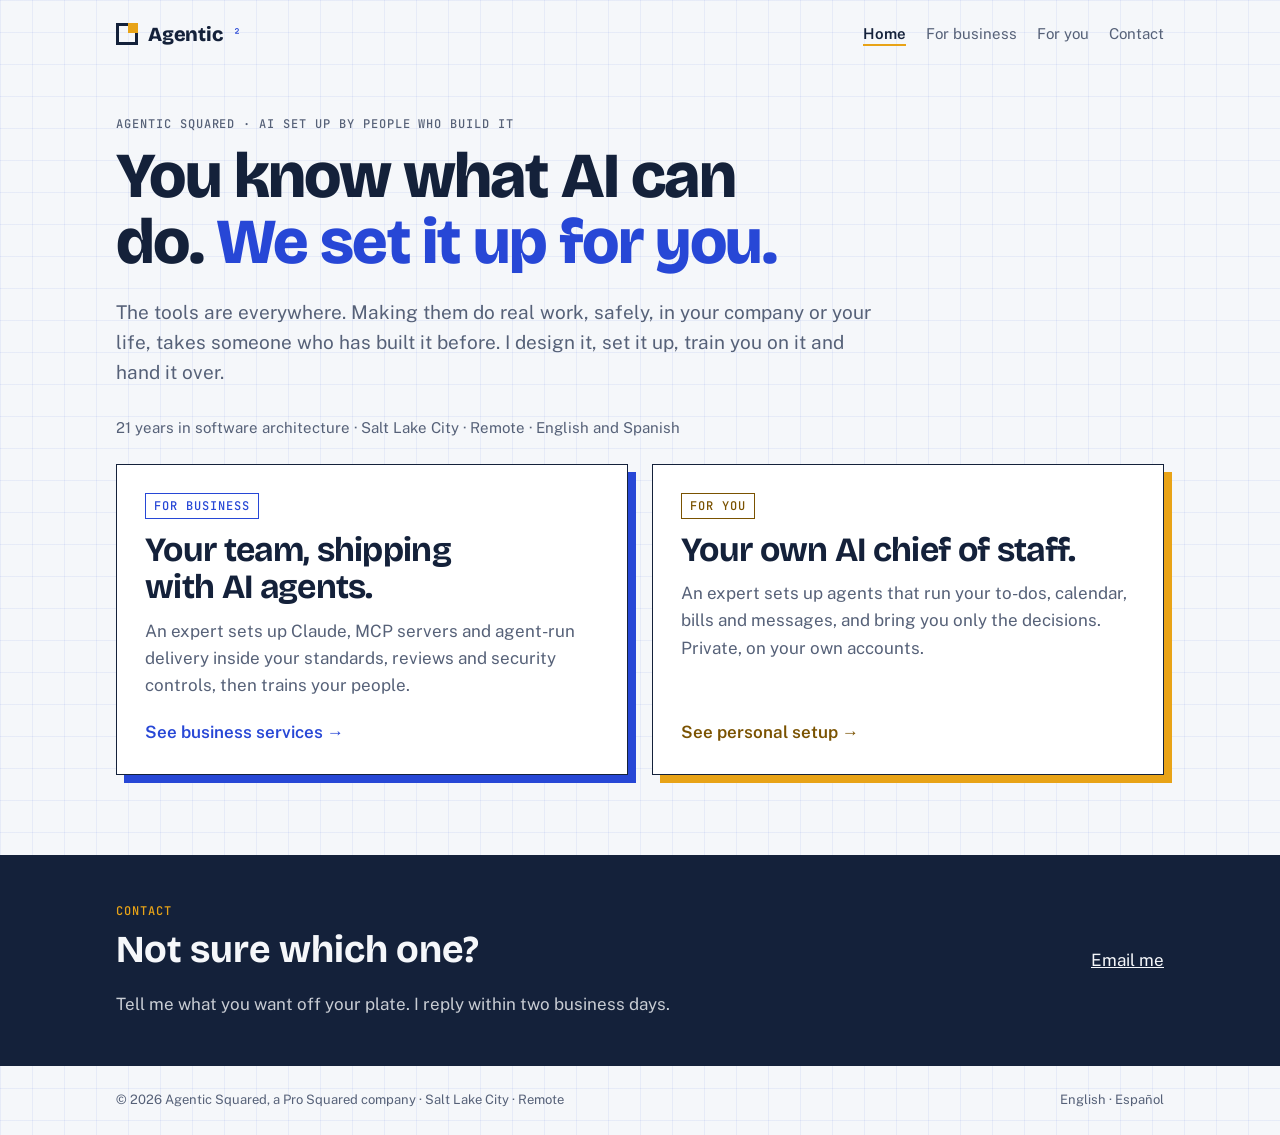
==== index.html @ e3c45b5d "Agentic Squared site" ====
<!doctype html>
<html lang="en">
<head>
<meta charset="utf-8">
<meta name="viewport" content="width=device-width, initial-scale=1">
<!-- Agentic Squared. Built from the shared parts; see README. -->
<title>Agentic Squared · AI, set up for you by a real expert</title>
<meta name="description" content="Human experts who set up AI agents for your business or your life. Pick your path: business or personal.">
<link rel="icon" href="data:image/svg+xml,%3Csvg xmlns='http://www.w3.org/2000/svg' viewBox='0 0 32 32'%3E%3Crect x='5' y='7' width='20' height='20' fill='none' stroke='%2314213a' stroke-width='3.5'/%3E%3Crect x='20' y='4' width='9' height='9' fill='%23e8a317'/%3E%3C/svg%3E">
<link rel="preconnect" href="https://fonts.googleapis.com">
<link rel="preconnect" href="https://fonts.gstatic.com" crossorigin>
<link rel="stylesheet" href="https://fonts.googleapis.com/css2?family=Bricolage+Grotesque:opsz,wght@12..96,700;12..96,800&family=JetBrains+Mono:wght@500&family=Public+Sans:wght@400;600&display=swap">
<link rel="stylesheet" href="site.css">
</head>
<body>
<a class="skip" href="#main">Skip to content</a>
<div class="wrap">
  <header class="top">
    <a class="mark" href="index.html"><span class="sq" aria-hidden="true"></span>Agentic<sup>²</sup></a>
    <nav aria-label="Pages"><a href="index.html" aria-current="page">Home</a><a href="business.html">For business</a><a href="personal.html">For you</a><a href="#contact">Contact</a></nav>
  </header>
</div>
<main id="main">
<div class="wrap">
  <div class="hero hero-home">
    <div>
      <div class="label">Agentic Squared · AI set up by people who build it</div>
      <h1>You know what AI can do. <em>We set it up for you.</em></h1>
      <p class="lede">The tools are everywhere. Making them do real work, safely, in your company or your life, takes someone who has built it before. I design it, set it up, train you on it and hand it over.</p>
      <p class="meta">21 years in software architecture · Salt Lake City · Remote · English and Spanish</p>
    </div>
  </div>
  <div class="paths">
    <a class="path corp" href="business.html">
      <span class="tag">For business</span>
      <h2>Your team, shipping with AI agents.</h2>
      <p>An expert sets up Claude, MCP servers and agent-run delivery inside your standards, reviews and security controls, then trains your people.</p>
      <span class="go">See business services →</span>
    </a>
    <a class="path pers" href="personal.html">
      <span class="tag">For you</span>
      <h2>Your own AI chief of staff.</h2>
      <p>An expert sets up agents that run your to-dos, calendar, bills and messages, and bring you only the decisions. Private, on your own accounts.</p>
      <span class="go">See personal setup →</span>
    </a>
  </div>
</div>
</main>
<div class="contact" id="contact">
  <div class="wrap">
    <div>
      <div class="label">Contact</div>
      <h2>Not sure which one?</h2>
      <p>Tell me what you want off your plate. I reply within two business days.</p>
    </div>
    <div class="reach">
      <a class="li" href="mailto:agentic@squared.pro?subject=Agentic%20Squared" rel="noopener" target="_blank">Email me</a>
    </div>
  </div>
</div>

<div class="wrap">
  <footer><span>© 2026 Agentic Squared, a Pro Squared company · Salt Lake City · Remote</span><span>English · Español</span></footer>
</div>
<script src="site.js"></script>
</body>
</html>
---- site.css ----
/* Agentic Squared: the drafting-sheet look. */
:root{
  --paper:#f5f7fa; --sheet:#ffffff; --ink:#14213a; --muted:#566178; --line:#d9dfe8;
  --cobalt:#2747d6; --amber:#e8a317; --amber-ink:#7a5200; --grid:rgba(39,71,214,.07);
  --display:"Bricolage Grotesque","Avenir Next","Segoe UI",sans-serif;
  --body:"Public Sans","Helvetica Neue",Arial,sans-serif;
  --mono:"JetBrains Mono",ui-monospace,Menlo,monospace;
}
@media (prefers-color-scheme: dark){:root:not([data-theme="light"]){
  --paper:#0e1526; --sheet:#141d33; --ink:#e8ecf4; --muted:#9aa5bd; --line:#26314d;
  --cobalt:#7c94ff; --amber:#f2b63d; --amber-ink:#f6cf7c; --grid:rgba(124,148,255,.08); color-scheme:dark}}
:root[data-theme="dark"]{
  --paper:#0e1526; --sheet:#141d33; --ink:#e8ecf4; --muted:#9aa5bd; --line:#26314d;
  --cobalt:#7c94ff; --amber:#f2b63d; --amber-ink:#f6cf7c; --grid:rgba(124,148,255,.08); color-scheme:dark}
*{box-sizing:border-box}
html{scroll-behavior:smooth}
body{margin:0;background:var(--paper);color:var(--ink);font:400 17px/1.6 var(--body);-webkit-text-size-adjust:100%;
  background-image:linear-gradient(var(--grid) 1px,transparent 1px),linear-gradient(90deg,var(--grid) 1px,transparent 1px);
  background-size:32px 32px}
.wrap{max-width:1080px;margin:0 auto;padding-left:16px;padding-right:16px}
a{color:var(--cobalt)}
a:focus-visible,button:focus-visible{outline:3px solid var(--amber);outline-offset:3px}
.skip{position:absolute;left:-9999px}
.skip:focus{left:16px;top:12px;background:var(--sheet);padding:6px 10px;z-index:5}
.label{font:500 12px/1.4 var(--mono);letter-spacing:.08em;text-transform:uppercase;color:var(--muted)}
h1,h2,h3{font-family:var(--display);text-wrap:balance;margin:0}
.draft{background:var(--amber);color:#1c1400;font:500 12px/1.4 var(--mono);text-align:center;padding:7px 16px}

header.top{padding-block:22px;display:flex;justify-content:space-between;align-items:center;gap:16px;flex-wrap:wrap}
.mark{display:flex;align-items:center;gap:10px;font:800 20px/1 var(--display);letter-spacing:-.01em}
.mark sup{font:500 13px/1 var(--mono);color:var(--cobalt)}
.sq{width:22px;height:22px;border:3px solid var(--ink);position:relative}
.sq::after{content:"";position:absolute;right:-3px;top:-3px;width:10px;height:10px;background:var(--amber)}
nav{display:flex;gap:20px;flex-wrap:wrap;font-size:15px}
nav a{color:var(--muted);text-decoration:none}
nav a:hover{color:var(--ink)}

.hero{padding-block:48px 40px;display:grid;grid-template-columns:1.25fr .9fr;gap:48px;align-items:center}
.hero>*{min-width:0}
.hero h1{font-size:clamp(40px,6vw,64px);line-height:1.03;font-weight:800;letter-spacing:-.025em;margin-top:10px}
.hero h1 em{font-style:normal;color:var(--cobalt)}
.lede{font-size:19px;color:var(--muted);max-width:34em;margin:22px 0 28px}
.ctas{display:flex;gap:12px;flex-wrap:wrap}
.btn{display:inline-block;padding:13px 20px;font:600 15px/1 var(--body);text-decoration:none;border:2px solid var(--ink);color:var(--ink);background:transparent;cursor:pointer}
.btn.primary{background:var(--ink);color:var(--paper)}
.btn:hover{transform:translate(-2px,-2px);box-shadow:4px 4px 0 var(--amber)}
@media (prefers-reduced-motion:reduce){.btn:hover{transform:none}}
.meta{margin:22px 0 0;font-size:15px;color:var(--muted)}

.doors{background:var(--sheet);border:1.5px solid var(--ink);padding:22px;box-shadow:8px 8px 0 var(--cobalt)}
.doors .label{margin-bottom:14px}
.door{display:grid;grid-template-columns:44px 1fr;gap:14px;align-items:start;padding-block:12px;border-top:1px dashed var(--line)}
.door:first-of-type{border-top:0}
.door svg{width:44px;height:44px}
.door h3{font-size:17px;font-weight:700}
.door p{margin:2px 0 0;font-size:14.5px;color:var(--muted)}
.door .who{font:500 12px/1 var(--mono);color:var(--cobalt)}
.door.oneway .who{color:var(--amber-ink)}

section{padding-block:56px}
section .label{margin-bottom:10px}
section h2{font-size:clamp(30px,4vw,44px);line-height:1.08;letter-spacing:-.02em;font-weight:800;max-width:20em}
.intro{max-width:44em;color:var(--muted);margin:18px 0 0}
.intro+.intro{margin-top:12px}

.tracks{display:grid;grid-template-columns:1fr 1fr;gap:24px;margin-top:32px}
.track{background:var(--sheet);border:1px solid var(--line);padding:28px;display:flex;flex-direction:column;gap:16px;min-width:0}
.track .tag{font:500 12px/1 var(--mono);letter-spacing:.08em;text-transform:uppercase;padding:6px 8px;align-self:flex-start;border:1px solid currentColor}
.track.corp .tag{color:var(--cobalt)}
.track.pers .tag{color:var(--amber-ink)}
.track h3{font-size:26px;line-height:1.15;font-weight:700}
.track>p{margin:0;color:var(--muted)}
.pkgs{display:grid;gap:14px;margin-top:4px}
.pkg{border-top:1px solid var(--line);padding-top:12px}
.pkg .row{display:flex;justify-content:space-between;gap:4px 12px;align-items:baseline;flex-wrap:wrap}
.pkg b{font-weight:600}
.pkg .price{font:500 14px/1.3 var(--mono);color:var(--muted);font-variant-numeric:tabular-nums}
.pkg p{margin:6px 0 0;font-size:15px;color:var(--muted)}
.note{border-left:3px solid var(--amber);padding:4px 0 4px 14px;font-size:15px}
.note b{display:block}
.note p{margin:2px 0 0;color:var(--muted)}
.track .ctas{margin-top:auto;padding-top:8px}
.fine{font:500 13px/1.4 var(--mono);color:var(--muted);margin:20px 0 0}

.steps{display:grid;grid-template-columns:repeat(4,1fr);gap:24px;margin-top:32px}
.step{border-top:3px solid var(--ink);padding-top:16px;min-width:0}
.step .label{color:var(--cobalt)}
.step h3{font-size:21px;margin:6px 0 8px}
.step p{margin:0;color:var(--muted);font-size:16px}

.proof{display:grid;grid-template-columns:1.1fr 1fr;gap:40px;margin-top:28px;align-items:start}
.proof>*{min-width:0}
.proof p{color:var(--muted);margin:0 0 14px}
.case{background:var(--sheet);border:1px solid var(--line);padding:18px;margin:0 0 14px}
.case h3{font-size:18px;margin-bottom:4px}
.case p{margin:0}
.stats{display:grid;grid-template-columns:1fr 1fr;gap:1px;background:var(--line);border:1px solid var(--line)}
.stat{background:var(--sheet);padding:18px}
.stat b{display:block;font:800 34px/1 var(--display);letter-spacing:-.02em;font-variant-numeric:tabular-nums}
.stat span{font-size:14px;color:var(--muted)}
.stack{font:500 13px/1.5 var(--mono);color:var(--muted)}

.contact{background:var(--ink);color:var(--paper);margin-top:24px}
.contact .wrap{padding-block:48px;display:flex;justify-content:space-between;align-items:center;gap:24px;flex-wrap:wrap}
.contact h2{color:var(--paper);font-size:clamp(26px,3.4vw,38px)}
.contact p{margin:10px 0 0;color:var(--paper);opacity:.8}
.contact .label{color:var(--amber)}
.reach{display:flex;flex-direction:column;gap:14px;align-items:flex-start}
.email{font:500 18px/1 var(--mono);color:var(--paper);border-bottom:2px solid var(--amber);padding-bottom:4px;text-decoration:none;overflow-wrap:anywhere}
.copy{margin-left:12px;font:600 13px/1 var(--body);padding:9px 12px;border:1.5px solid var(--paper);background:transparent;color:var(--paper);cursor:pointer}
.contact .li{color:var(--paper)}
footer{padding-block:24px;font-size:13px;color:var(--muted);display:flex;justify-content:space-between;gap:12px;flex-wrap:wrap}

@media (max-width:820px){
  .hero,.proof{grid-template-columns:1fr;gap:32px}
  .tracks{grid-template-columns:1fr}
  .steps{grid-template-columns:1fr 1fr}
  nav{display:none}
}
@media (max-width:480px){ .steps{grid-template-columns:1fr} .track{padding:20px} }
.note ul{margin:6px 0 0;padding-left:18px;display:grid;gap:6px;color:var(--muted)}

/* Sort your week: an in-page tool, nothing leaves the browser. */
#sort h2{font-size:clamp(30px,4vw,44px);line-height:1.08;letter-spacing:-.02em;font-weight:800;max-width:20em}
.sx-lede{color:var(--muted);max-width:40em;margin:14px 0 22px}
.sx-seg{display:inline-flex;border:2px solid var(--ink);margin-bottom:20px}
.sx-seg button{font:600 14px/1 var(--body);padding:11px 16px;background:transparent;color:var(--ink);border:0;cursor:pointer}
.sx-seg button[aria-pressed="true"]{background:var(--ink);color:var(--paper)}
.sx-seg button:focus-visible,.sx-tasks input:focus-visible,.sx-rate input:focus-visible{outline:3px solid var(--amber);outline-offset:2px}
.sx-grid{display:grid;grid-template-columns:1.2fr 1fr;gap:28px;align-items:start}
.sx-grid>*{min-width:0}
.sx-tasks{background:var(--sheet);border:1px solid var(--line)}
.sx-task{display:grid;grid-template-columns:22px 1fr 92px;gap:12px;align-items:center;padding:12px 16px;border-top:1px solid var(--line)}
.sx-task:first-child{border-top:0}
.sx-task input[type=checkbox]{width:18px;height:18px;accent-color:var(--cobalt)}
.sx-task label{min-width:0;cursor:pointer}
.sx-name{font-weight:600;font-size:16px}
.sx-door{display:block;font:500 11px/1 var(--mono);letter-spacing:.06em;text-transform:uppercase;margin-top:5px}
.sx-door.agent{color:var(--cobalt)} .sx-door.approve{color:var(--amber-ink)} .sx-door.human{color:var(--muted)}
.sx-hrs{display:flex;align-items:center;gap:6px;justify-content:flex-end}
.sx-hrs input{width:54px;font:500 14px var(--mono);padding:6px;border:1px solid var(--line);background:var(--paper);color:var(--ink);text-align:right}
.sx-hrs span{font:12px var(--mono);color:var(--muted)}
.sx-task.off .sx-name,.sx-task.off .sx-hrs{opacity:.45}
.sx-result{background:var(--sheet);border:1.5px solid var(--ink);box-shadow:8px 8px 0 var(--cobalt);padding:22px;position:sticky;top:16px}
.sx-big{font:800 56px/1 var(--display);letter-spacing:-.03em;font-variant-numeric:tabular-nums;margin-top:6px}
.sx-big small{font:600 18px var(--body);letter-spacing:0;color:var(--muted)}
.sx-bar{display:flex;height:14px;margin:18px 0 10px;background:var(--line)}
.sx-bar div{height:100%;transition:width .3s}
#sx-b-agent,.sx-sw.sx-agent{background:var(--cobalt)}
#sx-b-approve,.sx-sw.sx-approve{background:var(--amber)}
#sx-b-human,.sx-sw.sx-human{background:var(--muted)}
@media (prefers-reduced-motion:reduce){.sx-bar div{transition:none}}
.sx-legend{display:grid;gap:8px;font-size:14px}
.sx-legend div{display:flex;justify-content:space-between;gap:12px}
.sx-legend b{font:500 14px var(--mono);font-variant-numeric:tabular-nums;white-space:nowrap}
.sx-sw{display:inline-block;width:10px;height:10px;margin-right:8px}
.sx-rate{display:flex;align-items:center;gap:8px;margin-top:16px;padding-top:14px;border-top:1px dashed var(--line);font-size:14px;color:var(--muted);flex-wrap:wrap}
.sx-rate input{width:76px;font:500 14px var(--mono);padding:6px;border:1px solid var(--line);background:var(--paper);color:var(--ink);text-align:right}
.sx-rate b{font:700 20px var(--display);color:var(--ink)}
.sx-cta{width:100%;margin-top:18px;text-align:center}
.sx-note{font-size:13px;color:var(--muted);margin:12px 0 0}
@media (max-width:820px){.sx-grid{grid-template-columns:1fr}.sx-result{position:static}}

/* Home chooser and the business/personal pages. */
a.mark{color:var(--ink);text-decoration:none}
nav a[aria-current="page"]{color:var(--ink);font-weight:600;box-shadow:inset 0 -2px 0 var(--amber)}
.hero-home{grid-template-columns:1fr;padding-bottom:24px}
.hero-home .lede{max-width:40em}
.paths{display:grid;grid-template-columns:1fr 1fr;gap:24px;padding-bottom:56px}
.path{display:flex;flex-direction:column;gap:12px;background:var(--sheet);border:1.5px solid var(--ink);padding:28px;color:var(--ink);text-decoration:none;min-width:0;transition:transform .15s,box-shadow .15s}
.path.corp{box-shadow:8px 8px 0 var(--cobalt)}
.path.pers{box-shadow:8px 8px 0 var(--amber)}
.path:hover{transform:translate(-3px,-3px)}
.path.corp:hover{box-shadow:11px 11px 0 var(--cobalt)}
.path.pers:hover{box-shadow:11px 11px 0 var(--amber)}
@media (prefers-reduced-motion:reduce){.path,.path:hover{transition:none;transform:none}}
.path .tag{font:500 12px/1 var(--mono);letter-spacing:.08em;text-transform:uppercase;padding:6px 8px;align-self:flex-start;border:1px solid currentColor}
.path.corp .tag{color:var(--cobalt)} .path.pers .tag{color:var(--amber-ink)}
.path h2{font-size:clamp(26px,3vw,34px);line-height:1.1;letter-spacing:-.02em}
.path p{margin:0;color:var(--muted)}
.path .go{margin-top:auto;padding-top:8px;font-weight:600;color:var(--cobalt)}
.path.pers .go{color:var(--amber-ink)}
.tracks.one{grid-template-columns:1fr;max-width:820px}
.doors .door{grid-template-columns:1fr}
@media (max-width:820px){.paths{grid-template-columns:1fr}}
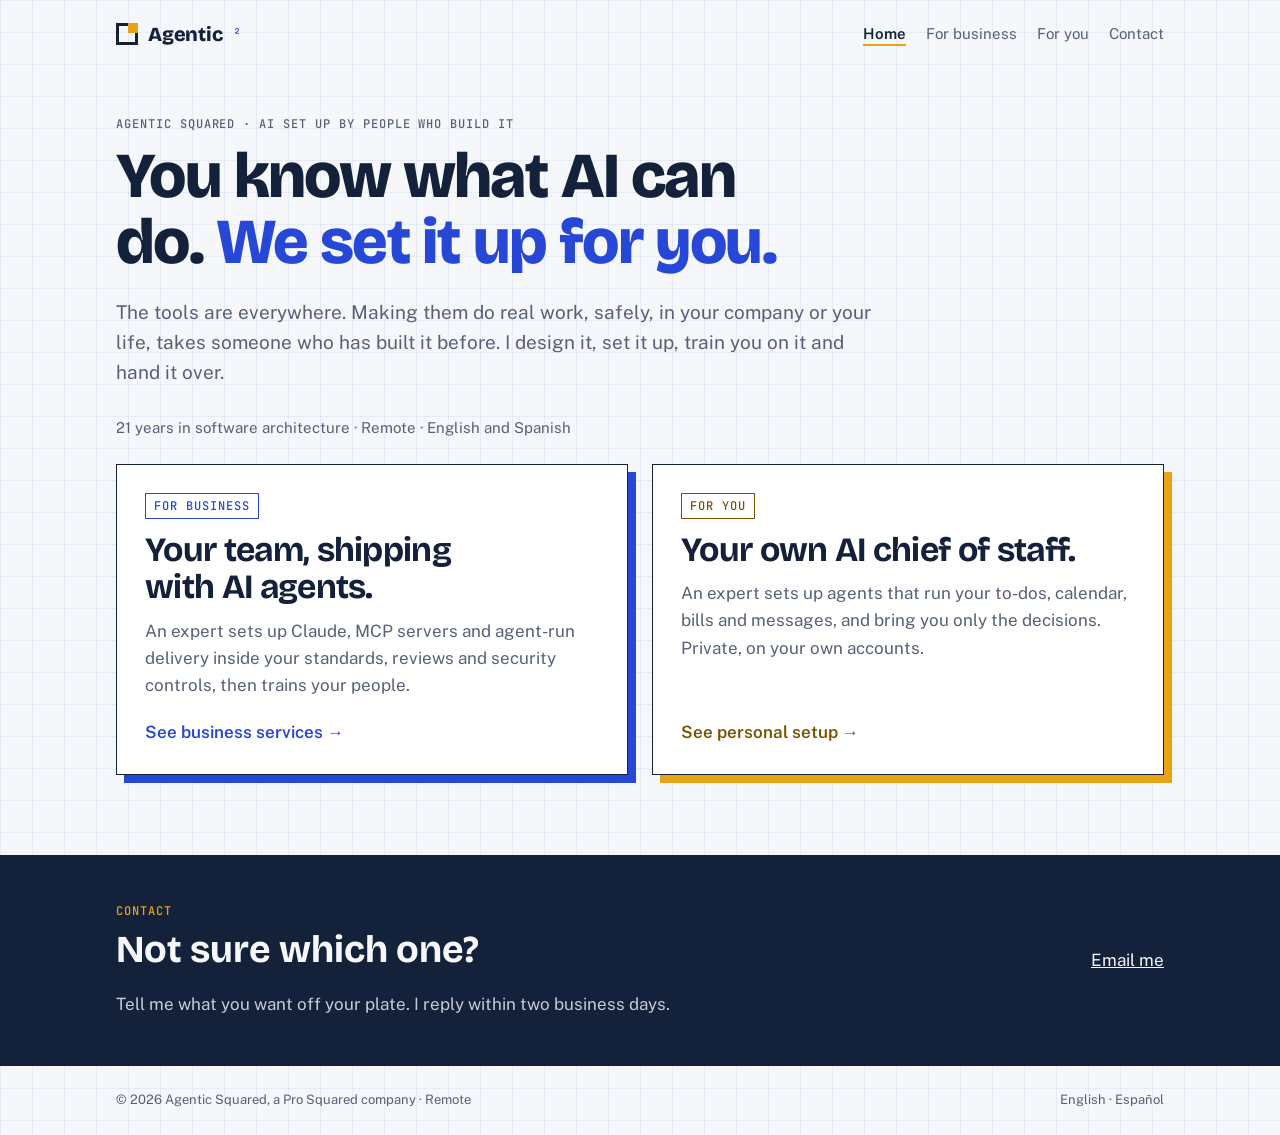
==== commit 67bd122e: "Drop the detailed bio and city" ====
--- a/index.html
+++ b/index.html
@@ -27,7 +27,7 @@
       <div class="label">Agentic Squared · AI set up by people who build it</div>
       <h1>You know what AI can do. <em>We set it up for you.</em></h1>
       <p class="lede">The tools are everywhere. Making them do real work, safely, in your company or your life, takes someone who has built it before. I design it, set it up, train you on it and hand it over.</p>
-      <p class="meta">21 years in software architecture · Salt Lake City · Remote · English and Spanish</p>
+      <p class="meta">21 years in software architecture · Remote · English and Spanish</p>
     </div>
   </div>
   <div class="paths">
@@ -60,7 +60,7 @@
 </div>
 
 <div class="wrap">
-  <footer><span>© 2026 Agentic Squared, a Pro Squared company · Salt Lake City · Remote</span><span>English · Español</span></footer>
+  <footer><span>© 2026 Agentic Squared, a Pro Squared company · Remote</span><span>English · Español</span></footer>
 </div>
 <script src="site.js"></script>
 </body>
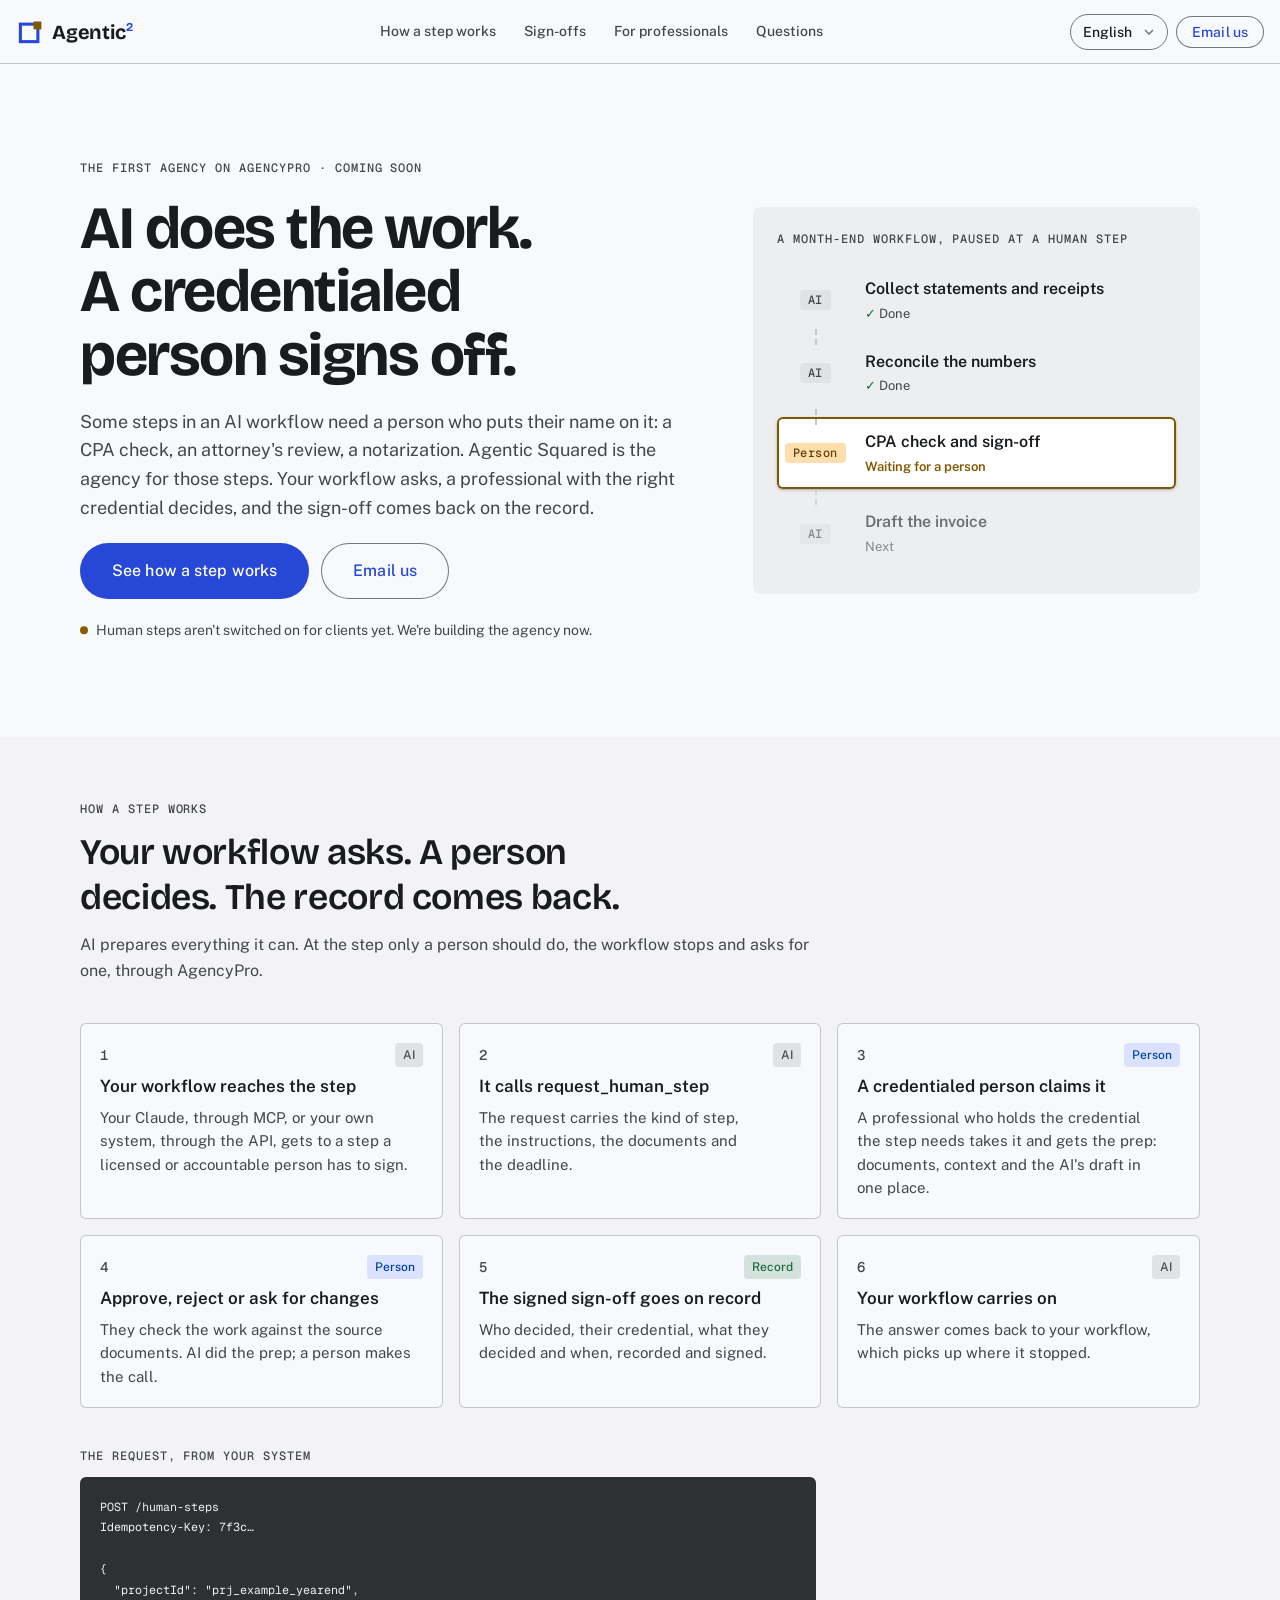
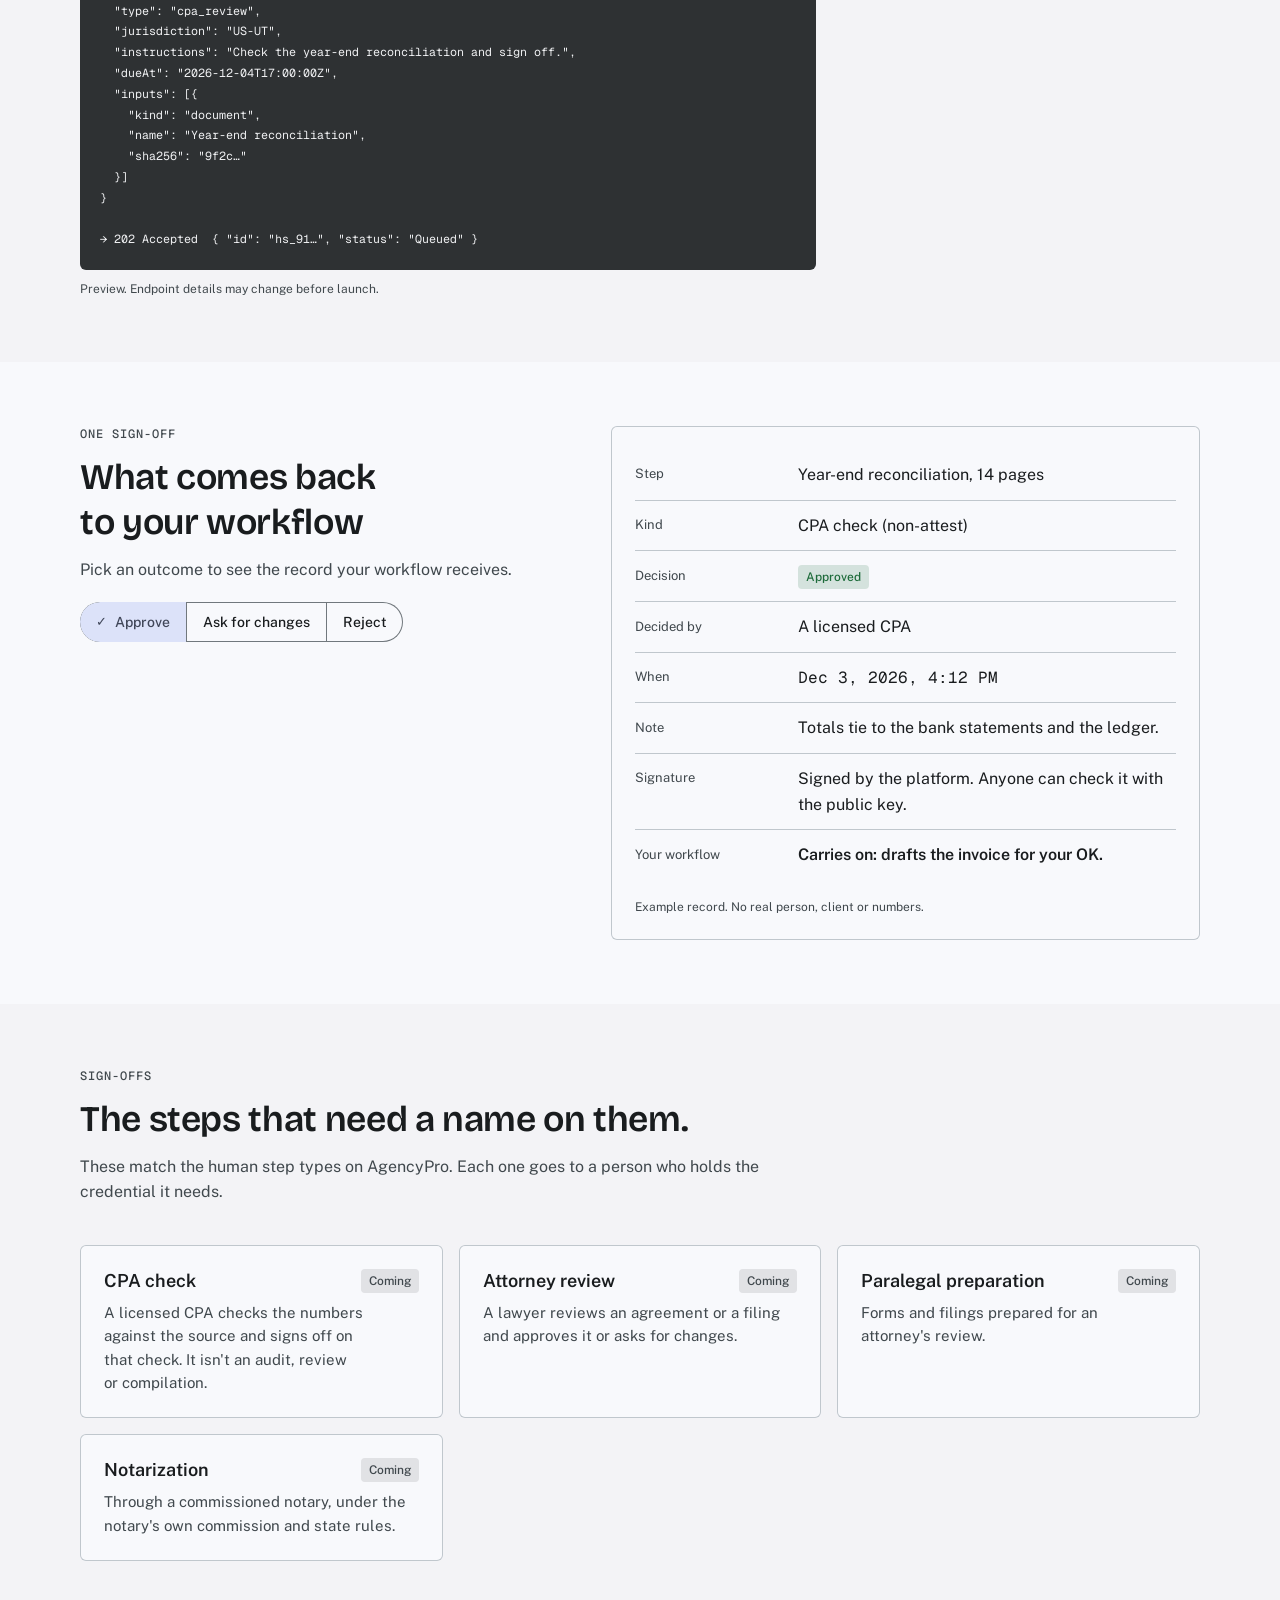
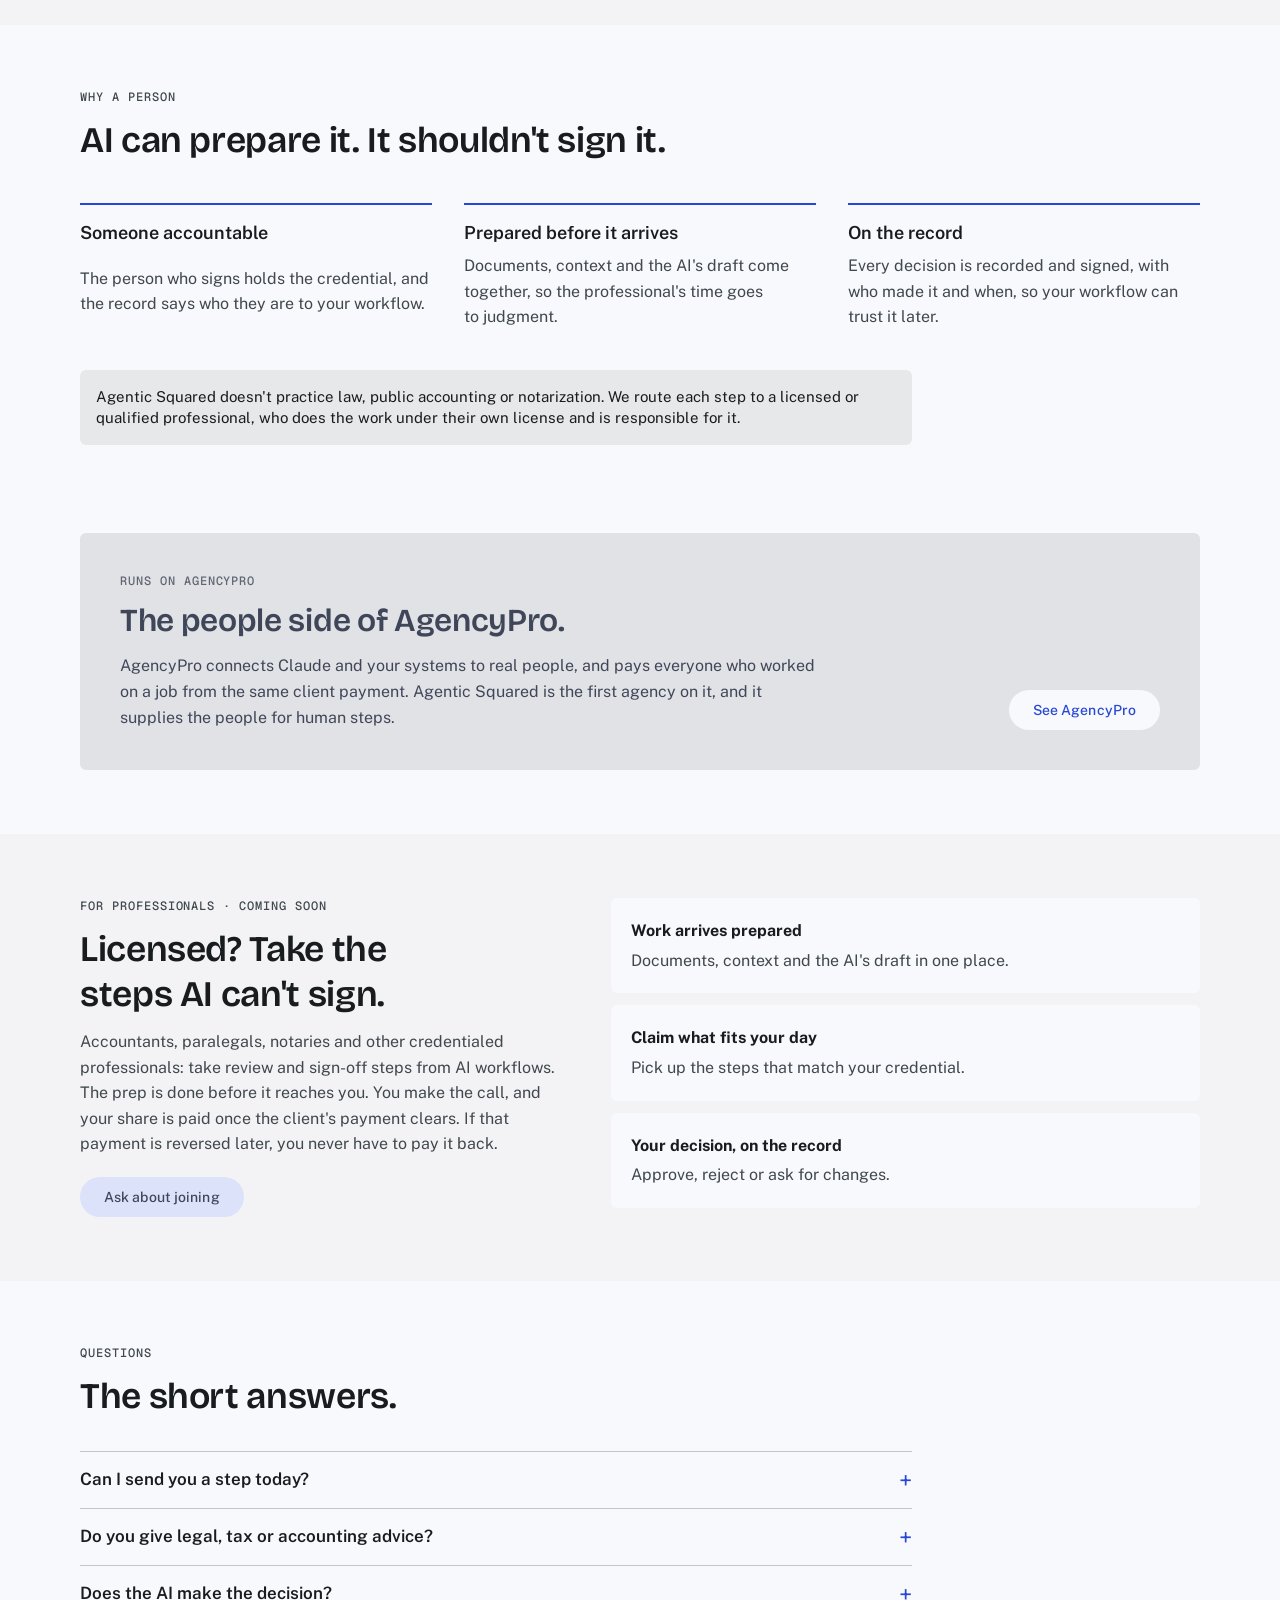
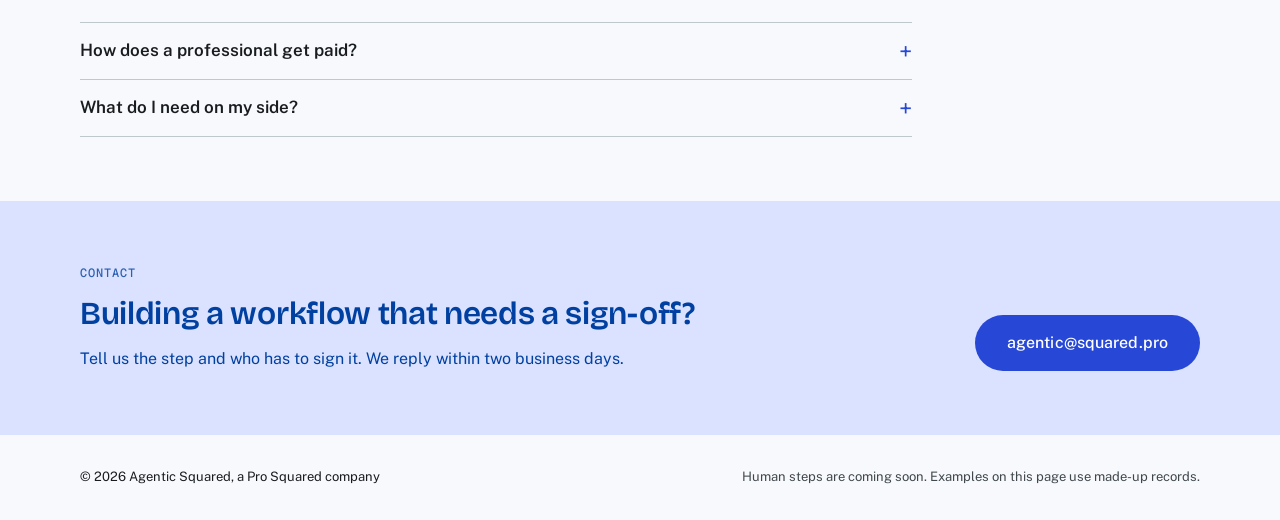
==== commit cb8b616d: "New home page: the first agency on AgencyPro, built around human sign-off steps (English and Spanish" ====
--- a/index.html
+++ b/index.html
@@ -1,67 +1,320 @@
 <!doctype html>
-<html lang="en">
+<html lang="en" translate="no" class="notranslate" data-brand="agentic">
 <head>
 <meta charset="utf-8">
-<meta name="viewport" content="width=device-width, initial-scale=1">
-<!-- Agentic Squared. Built from the shared parts; see README. -->
-<title>Agentic Squared · AI, set up for you by a real expert</title>
-<meta name="description" content="Human experts who set up AI agents for your business or your life. Pick your path: business or personal.">
-<link rel="icon" href="data:image/svg+xml,%3Csvg xmlns='http://www.w3.org/2000/svg' viewBox='0 0 32 32'%3E%3Crect x='5' y='7' width='20' height='20' fill='none' stroke='%2314213a' stroke-width='3.5'/%3E%3Crect x='20' y='4' width='9' height='9' fill='%23e8a317'/%3E%3C/svg%3E">
+<meta name="viewport" content="width=device-width, initial-scale=1, viewport-fit=cover">
+<script>(function(){const SUPPORTED = ["en", "es"];
+const HTML_LANG = { en: "en", es: "es-419" };
+const NAMES = { en: "English", es: "Español" };
+const KEY = "ds-lang";
+
+const ES_ZONES = new Set([
+  "America/Costa_Rica", "America/Mexico_City", "America/Monterrey", "America/Merida", "America/Cancun", "America/Chihuahua",
+  "America/Tijuana", "America/Hermosillo", "America/Mazatlan", "America/Guatemala", "America/El_Salvador", "America/Tegucigalpa",
+  "America/Managua", "America/Panama", "America/Bogota", "America/Caracas", "America/Lima", "America/Guayaquil", "America/La_Paz",
+  "America/Santiago", "America/Asuncion", "America/Montevideo", "America/Argentina/Buenos_Aires", "America/Argentina/Cordoba",
+  "America/Argentina/Mendoza", "America/Santo_Domingo", "America/Havana", "America/Puerto_Rico", "Europe/Madrid", "Atlantic/Canary",
+]);
+
+const ok = (l) => (l && SUPPORTED.includes(l) ? l : null);
+const short = (l) => String(l || "").toLowerCase().split(/[-_]/)[0];
+
+function store(lang) {
+  try { lang ? localStorage.setItem(KEY, lang) : localStorage.removeItem(KEY); } catch (e) {  }
+}
+function stored() {
+  try { return localStorage.getItem(KEY); } catch (e) { return null; }
+}
+
+function pickLang({ fallback = "en", url = globalThis.location, doc = globalThis.document, nav = globalThis.navigator } = {}) {
+  if (url) {
+    const seg = url.pathname.split("/").map(short).find((s) => SUPPORTED.includes(s));
+    const q = ok(short(new URLSearchParams(url.search).get("lang")));
+    if (q) return q;
+    if (seg) return seg;
+  }
+  const mine = ok(stored());
+  if (mine) return mine;
+  const hint = ok(short(doc?.querySelector('meta[name="lang-hint"]')?.content));
+  if (hint) return hint;
+  for (const l of nav?.languages || [nav?.language]) { const s = ok(short(l)); if (s) return s; }
+  try { if (ES_ZONES.has(Intl.DateTimeFormat().resolvedOptions().timeZone)) return "es"; } catch (e) {  }
+  return fallback;
+}
+
+function applyLang(lang, doc = globalThis.document) {
+  const root = doc.documentElement;
+  root.lang = HTML_LANG[lang] || lang;
+  root.setAttribute("translate", "no");
+  root.classList.add("notranslate");
+}
+
+function t(dict, key, vars) {
+  let v = key.split(".").reduce((o, k) => (o == null ? o : o[k]), dict);
+  if (v == null) { console.warn(`i18n: missing "${key}"`); return key; }
+  if (typeof v === "string" && vars) v = v.replace(/\{(\w+)\}/g, (m, k) => (k in vars ? vars[k] : m));
+  return v;
+}
+
+function translate(dict, root = globalThis.document) {
+  root.querySelectorAll("[data-i18n]").forEach((el) => { el.textContent = t(dict, el.dataset.i18n); });
+  root.querySelectorAll("[data-i18n-html]").forEach((el) => { el.innerHTML = t(dict, el.dataset.i18nHtml); });
+  root.querySelectorAll("[data-i18n-attr]").forEach((el) => {
+    el.dataset.i18nAttr.split(";").forEach((pair) => {
+      const [attr, key] = pair.split(":").map((s) => s.trim());
+      if (attr && key) el.setAttribute(attr, t(dict, key));
+    });
+  });
+}
+
+function langMenu(container, { current, label = "Language", onChange } = {}) {
+  container.classList.add("ds-lang");
+  container.innerHTML = `<label><span class="ds-lang-label">${label}</span><select aria-label="${label}">${SUPPORTED
+    .map((l) => `<option value="${l}" lang="${HTML_LANG[l]}"${l === current ? " selected" : ""}>${NAMES[l]}</option>`)
+    .join("")}</select></label>`;
+  const sel = container.querySelector("select");
+  sel.addEventListener("change", () => {
+    const lang = sel.value;
+    store(lang);
+    try {
+      const u = new URL(globalThis.location.href);
+      u.searchParams.set("lang", lang);
+      history.replaceState(null, "", u);
+    } catch (e) {  }
+    onChange?.(lang);
+  });
+  return { set(lang, newLabel) { sel.value = lang; if (newLabel) { sel.setAttribute("aria-label", newLabel); container.querySelector(".ds-lang-label").textContent = newLabel; } } };
+}
+
+function compareDicts(a, b, names = ["en", "es"]) {
+  const out = [];
+  const walk = (x, y, path) => {
+    const tx = Array.isArray(x) ? "array" : typeof x, ty = Array.isArray(y) ? "array" : typeof y;
+    if (y === undefined) return out.push(`${path}: missing in ${names[1]}`);
+    if (x === undefined) return out.push(`${path}: missing in ${names[0]}`);
+    if (tx !== ty) return out.push(`${path}: ${names[0]} is ${tx}, ${names[1]} is ${ty}`);
+    if (tx === "array") {
+      if (x.length !== y.length) out.push(`${path}: ${names[0]} has ${x.length} items, ${names[1]} has ${y.length}`);
+      for (let i = 0; i < Math.max(x.length, y.length); i++) walk(x[i], y[i], `${path}[${i}]`);
+    } else if (tx === "object" && x && y) {
+      for (const k of new Set([...Object.keys(x), ...Object.keys(y)])) walk(x[k], y[k], path ? `${path}.${k}` : k);
+    } else if (tx === "string") {
+      if (!x.trim()) out.push(`${path}: empty in ${names[0]}`);
+      if (!y.trim()) out.push(`${path}: empty in ${names[1]}`);
+    }
+  };
+  walk(a, b, "");
+  return out;
+}
+
+var want=pickLang();
+try{var u=new URL(location.href),q=u.searchParams.get("lang");if(q==="en"||q==="es"){want=q;localStorage.setItem("ds-lang",q);u.searchParams.delete("lang");history.replaceState(null,"",u)}}catch(e){}if(want!=="en")location.replace("es/"+location.search+location.hash);})();</script>
+<title>Agentic Squared · Credentialed people for the steps AI can't sign</title>
+<meta name="description" content="Agentic Squared is the first agency on AgencyPro. When an AI workflow reaches a step a licensed or accountable person has to sign, like a CPA check, an attorney review or a notarization, we route it to a credentialed professional and the sign-off comes back on the record.">
+<meta name="google" content="notranslate">
+<meta name="theme-color" media="(prefers-color-scheme: light)" content="#f8f9fc">
+<meta name="theme-color" media="(prefers-color-scheme: dark)" content="#111416">
+<link rel="canonical" href="https://rodmjay.github.io/agentic-squared/">
+<link rel="alternate" hreflang="en" href="https://rodmjay.github.io/agentic-squared/">
+<link rel="alternate" hreflang="es-419" href="https://rodmjay.github.io/agentic-squared/es/">
+<link rel="alternate" hreflang="x-default" href="https://rodmjay.github.io/agentic-squared/">
+<meta property="og:title" content="Agentic Squared · Credentialed people for the steps AI can't sign">
+<meta property="og:description" content="Agentic Squared is the first agency on AgencyPro. When an AI workflow reaches a step a licensed or accountable person has to sign, like a CPA check, an attorney review or a notarization, we route it to a credentialed professional and the sign-off comes back on the record.">
+<meta property="og:type" content="website">
+<meta property="og:url" content="https://rodmjay.github.io/agentic-squared/">
+<meta property="og:locale" content="en_US">
+<link rel="icon" href="data:image/svg+xml,%3Csvg xmlns='http://www.w3.org/2000/svg' viewBox='0 0 32 32'%3E%3Crect x='5' y='7' width='20' height='20' fill='none' stroke='%232747d6' stroke-width='3.5'/%3E%3Crect x='20' y='4' width='9' height='9' fill='%23e8a317'/%3E%3C/svg%3E">
 <link rel="preconnect" href="https://fonts.googleapis.com">
 <link rel="preconnect" href="https://fonts.gstatic.com" crossorigin>
-<link rel="stylesheet" href="https://fonts.googleapis.com/css2?family=Bricolage+Grotesque:opsz,wght@12..96,700;12..96,800&family=JetBrains+Mono:wght@500&family=Public+Sans:wght@400;600&display=swap">
-<link rel="stylesheet" href="site.css">
+<link rel="stylesheet" href="https://fonts.googleapis.com/css2?family=Bricolage+Grotesque:opsz,wght@12..96,500;12..96,700&family=Geist+Mono:wght@400;500&family=Public+Sans:wght@400;500;600&display=swap">
+<link rel="stylesheet" href="ds/design-system.css">
+<link rel="stylesheet" href="home.css">
 </head>
-<body>
+<body class="ds">
 <a class="skip" href="#main">Skip to content</a>
-<div class="wrap">
-  <header class="top">
-    <a class="mark" href="index.html"><span class="sq" aria-hidden="true"></span>Agentic<sup>²</sup></a>
-    <nav aria-label="Pages"><a href="index.html" aria-current="page">Home</a><a href="business.html">For business</a><a href="personal.html">For you</a><a href="#contact">Contact</a></nav>
-  </header>
-</div>
+
+<header class="bar">
+  <a class="mark" href="./" aria-label="Agentic Squared home"><svg viewBox="0 0 32 32" aria-hidden="true"><rect x="5" y="7" width="20" height="20"/><rect class="sq" x="20" y="4" width="9" height="9"/></svg><span>Agentic<sup>2</sup></span></a>
+  <nav aria-label="Sections">
+    <a href="#flow">How a step works</a><a href="#kinds">Sign-offs</a><a href="#pros">For professionals</a><a href="#faq">Questions</a>
+  </nav>
+  <div class="bar-end">
+    <span class="ds-lang"><label><span class="ds-lang-label">Language</span><select id="lang" aria-label="Language" data-other="es/"><option value="en" lang="en" selected>English</option><option value="es" lang="es-419">Español</option></select></label></span>
+    <a class="ds-btn outlined sm bar-mail" href="mailto:agentic@squared.pro?subject=Agentic Squared">Email us</a>
+  </div>
+</header>
+
 <main id="main">
-<div class="wrap">
-  <div class="hero hero-home">
-    <div>
-      <div class="label">Agentic Squared · AI set up by people who build it</div>
-      <h1>You know what AI can do. <em>We set it up for you.</em></h1>
-      <p class="lede">The tools are everywhere. Making them do real work, safely, in your company or your life, takes someone who has built it before. I design it, set it up, train you on it and hand it over.</p>
-      <p class="meta">21 years in software architecture · Remote · English and Spanish</p>
-    </div>
-  </div>
-  <div class="paths">
-    <a class="path corp" href="business.html">
-      <span class="tag">For business</span>
-      <h2>Your team, shipping with AI agents.</h2>
-      <p>An expert sets up Claude, MCP servers and agent-run delivery inside your standards, reviews and security controls, then trains your people.</p>
-      <span class="go">See business services →</span>
-    </a>
-    <a class="path pers" href="personal.html">
-      <span class="tag">For you</span>
-      <h2>Your own AI chief of staff.</h2>
-      <p>An expert sets up agents that run your to-dos, calendar, bills and messages, and bring you only the decisions. Private, on your own accounts.</p>
-      <span class="go">See personal setup →</span>
-    </a>
-  </div>
-</div>
+  <section class="hero ds-container">
+    <div class="hero-copy">
+      <p class="ds-overline">The first agency on AgencyPro · Coming soon</p>
+      <h1>AI does the work. A credentialed person signs off.</h1>
+      <p class="lede">Some steps in an AI workflow need a person who puts their name on it: a CPA check, an attorney's review, a notarization. Agentic Squared is the agency for those steps. Your workflow asks, a professional with the right credential decides, and the sign-off comes back on the record.</p>
+      <div class="ds-row ctas">
+        <a class="ds-btn lg" href="#flow">See how a step works</a>
+        <a class="ds-btn outlined lg" href="mailto:agentic@squared.pro?subject=Agentic Squared">Email us</a>
+      </div>
+      <p class="hero-status"><span class="dot" aria-hidden="true"></span>Human steps aren't switched on for clients yet. We're building the agency now.</p>
+    </div>
+    <figure class="rail" aria-label="A month-end workflow, paused at a human step">
+      <figcaption class="ds-overline">A month-end workflow, paused at a human step</figcaption>
+      <ol>
+        <li class="rail-item w0"><span class="who">AI</span><span class="t">Collect statements and receipts</span><span class="s">Done</span></li><li class="rail-item w1"><span class="who">AI</span><span class="t">Reconcile the numbers</span><span class="s">Done</span></li><li class="rail-item w2"><span class="who">Person</span><span class="t">CPA check and sign-off</span><span class="s">Waiting for a person</span></li><li class="rail-item w3"><span class="who">AI</span><span class="t">Draft the invoice</span><span class="s">Next</span></li>
+      </ol>
+    </figure>
+  </section>
+
+  <section id="flow" class="band">
+    <div class="ds-container">
+      <div class="head">
+        <p class="ds-overline">How a step works</p>
+        <h2>Your workflow asks. A person decides. The record comes back.</h2>
+        <p class="ds-variant">AI prepares everything it can. At the step only a person should do, the workflow stops and asks for one, through AgencyPro.</p>
+      </div>
+      <ol class="flow">
+        <li class="step who-0"><div class="step-top"><span class="n">1</span><span class="ds-chip status chip-0">AI</span></div><h3>Your workflow reaches the step</h3><p>Your Claude, through MCP, or your own system, through the API, gets to a step a licensed or accountable person has to sign.</p></li><li class="step who-1"><div class="step-top"><span class="n">2</span><span class="ds-chip status chip-1">AI</span></div><h3>It calls request_human_step</h3><p>The request carries the kind of step, the instructions, the documents and the deadline.</p></li><li class="step who-2"><div class="step-top"><span class="n">3</span><span class="ds-chip status chip-2">Person</span></div><h3>A credentialed person claims it</h3><p>A professional who holds the credential the step needs takes it and gets the prep: documents, context and the AI's draft in one place.</p></li><li class="step who-3"><div class="step-top"><span class="n">4</span><span class="ds-chip status chip-3">Person</span></div><h3>Approve, reject or ask for changes</h3><p>They check the work against the source documents. AI did the prep; a person makes the call.</p></li><li class="step who-4"><div class="step-top"><span class="n">5</span><span class="ds-chip status chip-4">Record</span></div><h3>The signed sign-off goes on record</h3><p>Who decided, their credential, what they decided and when, recorded and signed.</p></li><li class="step who-5"><div class="step-top"><span class="n">6</span><span class="ds-chip status chip-5">AI</span></div><h3>Your workflow carries on</h3><p>The answer comes back to your workflow, which picks up where it stopped.</p></li>
+      </ol>
+      <div class="code-wrap">
+        <p class="ds-overline">The request, from your system</p>
+        <pre class="code"><code>POST /human-steps
+Idempotency-Key: 7f3c…
+
+{
+  "projectId": "prj_example_yearend",
+  "type": "cpa_review",
+  "jurisdiction": "US-UT",
+  "instructions": "Check the year-end reconciliation and sign off.",
+  "dueAt": "2026-12-04T17:00:00Z",
+  "inputs": [{
+    "kind": "document",
+    "name": "Year-end reconciliation",
+    "sha256": "9f2c…"
+  }]
+}
+
+→ 202 Accepted  { "id": "hs_91…", "status": "Queued" }</code></pre>
+        <p class="ds-supporting">Preview. Endpoint details may change before launch.</p>
+      </div>
+    </div>
+  </section>
+
+  <section id="record" class="ds-container split">
+    <div class="head">
+      <p class="ds-overline">One sign-off</p>
+      <h2>What comes back to your workflow</h2>
+      <p class="ds-variant">Pick an outcome to see the record your workflow receives.</p>
+      <div class="ds-segmented outcomes" role="group" aria-label="Outcome">
+        <button type="button" data-outcome="0" aria-pressed="true">Approve</button><button type="button" data-outcome="1" aria-pressed="false">Ask for changes</button><button type="button" data-outcome="2" aria-pressed="false">Reject</button>
+      </div>
+    </div>
+    <div class="ds-card outlined record">
+      <dl class="rec" data-rec="0">
+        <div><dt>Step</dt><dd>Year-end reconciliation, 14 pages</dd></div>
+        <div><dt>Kind</dt><dd>CPA check (non-attest)</dd></div>
+        <div class="dec"><dt>Decision</dt><dd><span class="ds-chip status d0">Approved</span></dd></div>
+        <div><dt>Decided by</dt><dd>A licensed CPA</dd></div>
+        <div><dt>When</dt><dd class="ds-figure">Dec 3, 2026, 4:12 PM</dd></div>
+        <div><dt>Note</dt><dd>Totals tie to the bank statements and the ledger.</dd></div>
+        <div><dt>Signature</dt><dd>Signed by the platform. Anyone can check it with the public key.</dd></div>
+        <div class="next"><dt>Your workflow</dt><dd>Carries on: drafts the invoice for your OK.</dd></div>
+      </dl><dl class="rec" data-rec="1" hidden>
+        <div><dt>Step</dt><dd>Year-end reconciliation, 14 pages</dd></div>
+        <div><dt>Kind</dt><dd>CPA check (non-attest)</dd></div>
+        <div class="dec"><dt>Decision</dt><dd><span class="ds-chip status d1">Changes requested</span></dd></div>
+        <div><dt>Decided by</dt><dd>A licensed CPA</dd></div>
+        <div><dt>When</dt><dd class="ds-figure">Dec 3, 2026, 4:12 PM</dd></div>
+        <div><dt>Note</dt><dd>Two receipts in March are missing. Add them and send it back.</dd></div>
+        <div><dt>Signature</dt><dd>Signed by the platform. Anyone can check it with the public key.</dd></div>
+        <div class="next"><dt>Your workflow</dt><dd>Goes back to the AI to fix, then returns to the same person.</dd></div>
+      </dl><dl class="rec" data-rec="2" hidden>
+        <div><dt>Step</dt><dd>Year-end reconciliation, 14 pages</dd></div>
+        <div><dt>Kind</dt><dd>CPA check (non-attest)</dd></div>
+        <div class="dec"><dt>Decision</dt><dd><span class="ds-chip status d2">Rejected</span></dd></div>
+        <div><dt>Decided by</dt><dd>A licensed CPA</dd></div>
+        <div><dt>When</dt><dd class="ds-figure">Dec 3, 2026, 4:12 PM</dd></div>
+        <div><dt>Note</dt><dd>The opening balance doesn't match last year's close.</dd></div>
+        <div><dt>Signature</dt><dd>Signed by the platform. Anyone can check it with the public key.</dd></div>
+        <div class="next"><dt>Your workflow</dt><dd>Stops and tells you why. Nothing moves forward.</dd></div>
+      </dl>
+      <p class="ds-supporting">Example record. No real person, client or numbers.</p>
+    </div>
+  </section>
+
+  <section id="kinds" class="band">
+    <div class="ds-container">
+      <div class="head">
+        <p class="ds-overline">Sign-offs</p>
+        <h2>The steps that need a name on them.</h2>
+        <p class="ds-variant">These match the human step types on AgencyPro. Each one goes to a person who holds the credential it needs.</p>
+      </div>
+      <ul class="kinds">
+        <li class="ds-card outlined"><div class="kind-top"><h3>CPA check</h3><span class="ds-chip status">Coming</span></div><p>A licensed CPA checks the numbers against the source and signs off on that check. It isn't an audit, review or compilation.</p></li><li class="ds-card outlined"><div class="kind-top"><h3>Attorney review</h3><span class="ds-chip status">Coming</span></div><p>A lawyer reviews an agreement or a filing and approves it or asks for changes.</p></li><li class="ds-card outlined"><div class="kind-top"><h3>Paralegal preparation</h3><span class="ds-chip status">Coming</span></div><p>Forms and filings prepared for an attorney's review.</p></li><li class="ds-card outlined"><div class="kind-top"><h3>Notarization</h3><span class="ds-chip status">Coming</span></div><p>Through a commissioned notary, under the notary's own commission and state rules.</p></li>
+      </ul>
+    </div>
+  </section>
+
+  <section class="ds-container why">
+    <div class="head">
+      <p class="ds-overline">Why a person</p>
+      <h2>AI can prepare it. It shouldn't sign it.</h2>
+    </div>
+    <ul class="three">
+      <li><h3>Someone accountable</h3><p class="ds-variant">The person who signs holds the credential, and the record says who they are to your workflow.</p></li><li><h3>Prepared before it arrives</h3><p class="ds-variant">Documents, context and the AI's draft come together, so the professional's time goes to judgment.</p></li><li><h3>On the record</h3><p class="ds-variant">Every decision is recorded and signed, with who made it and when, so your workflow can trust it later.</p></li>
+    </ul>
+    <p class="ds-banner not-practice">Agentic Squared doesn't practice law, public accounting or notarization. We route each step to a licensed or qualified professional, who does the work under their own license and is responsible for it.</p>
+  </section>
+
+  <section class="ds-container">
+    <div class="ds-card filled platform">
+      <div>
+        <p class="ds-overline">Runs on AgencyPro</p>
+        <h2>The people side of AgencyPro.</h2>
+        <p>AgencyPro connects Claude and your systems to real people, and pays everyone who worked on a job from the same client payment. Agentic Squared is the first agency on it, and it supplies the people for human steps.</p>
+      </div>
+      <a class="ds-btn tonal" href="https://rodmjay.github.io/agency-squared/">See AgencyPro</a>
+    </div>
+  </section>
+
+  <section id="pros" class="band">
+    <div class="ds-container split">
+      <div class="head">
+        <p class="ds-overline">For professionals · coming soon</p>
+        <h2>Licensed? Take the steps AI can't sign.</h2>
+        <p class="ds-variant">Accountants, paralegals, notaries and other credentialed professionals: take review and sign-off steps from AI workflows. The prep is done before it reaches you. You make the call, and your share is paid once the client's payment clears. If that payment is reversed later, you never have to pay it back.</p>
+        <a class="ds-btn tonal" href="mailto:agentic@squared.pro?subject=Ask about joining">Ask about joining</a>
+      </div>
+      <ul class="pro-list">
+        <li><b>Work arrives prepared</b><span class="ds-variant">Documents, context and the AI's draft in one place.</span></li><li><b>Claim what fits your day</b><span class="ds-variant">Pick up the steps that match your credential.</span></li><li><b>Your decision, on the record</b><span class="ds-variant">Approve, reject or ask for changes.</span></li>
+      </ul>
+    </div>
+  </section>
+
+  <section id="faq" class="ds-container faq">
+    <div class="head">
+      <p class="ds-overline">Questions</p>
+      <h2>The short answers.</h2>
+    </div>
+    <div class="qs">
+      <details><summary>Can I send you a step today?</summary><p class="ds-variant">Not yet. Human steps aren't switched on for clients. Email us and we'll tell you when they are.</p></details><details><summary>Do you give legal, tax or accounting advice?</summary><p class="ds-variant">No. We don't practice law, public accounting or notarization. Each step goes to a licensed or qualified professional who does the work under their own license.</p></details><details><summary>Does the AI make the decision?</summary><p class="ds-variant">No. AI prepares the work. A person reviews it and approves, rejects or asks for changes, and that decision is what goes on record.</p></details><details><summary>How does a professional get paid?</summary><p class="ds-variant">Your share shows as Pending until the client's payment fully clears: a few days for a bank transfer, 60 days for an ACH debit, about 4 months for a card. Then it's paid, for good. If the payment doesn't clear, no one is paid and no one owes anything.</p></details><details><summary>What do I need on my side?</summary><p class="ds-variant">A workflow in Claude with the AgencyPro connector (local, invite-only for now), or your own system calling its REST API and webhooks. AgencyPro is in a private beta, by invitation.</p></details>
+    </div>
+  </section>
+
+  <section id="contact" class="contact">
+    <div class="ds-container contact-in">
+      <div>
+        <p class="ds-overline">Contact</p>
+        <h2>Building a workflow that needs a sign-off?</h2>
+        <p>Tell us the step and who has to sign it. We reply within two business days.</p>
+      </div>
+      <a class="ds-btn lg" href="mailto:agentic@squared.pro?subject=Agentic Squared">agentic@squared.pro</a>
+    </div>
+  </section>
 </main>
-<div class="contact" id="contact">
-  <div class="wrap">
-    <div>
-      <div class="label">Contact</div>
-      <h2>Not sure which one?</h2>
-      <p>Tell me what you want off your plate. I reply within two business days.</p>
-    </div>
-    <div class="reach">
-      <a class="li" href="mailto:agentic@squared.pro?subject=Agentic%20Squared" rel="noopener" target="_blank">Email me</a>
-    </div>
-  </div>
-</div>
-
-<div class="wrap">
-  <footer><span>© 2026 Agentic Squared, a Pro Squared company · Remote</span><span>English · Español</span></footer>
-</div>
-<script src="site.js"></script>
+
+<footer class="ds-container foot">
+  <span>© 2026 Agentic Squared, a Pro Squared company</span>
+  <span class="ds-variant">Human steps are coming soon. Examples on this page use made-up records.</span>
+</footer>
+<script src="home.js" defer></script>
 </body>
 </html>
--- a/ds/design-system.css
+++ b/ds/design-system.css
@@ -0,0 +1,352 @@
+:root { color-scheme: light dark; }
+[data-theme="light"] { color-scheme: light; }
+[data-theme="dark"] { color-scheme: dark; }
+
+:root {
+
+  --md-ref-typeface-mono: "Geist Mono", ui-monospace, "SF Mono", Menlo, monospace;
+
+  --md-sys-typescale-display-large-size: clamp(2.75rem, 2rem + 3vw, 3.5625rem);  --md-sys-typescale-display-large-line-height: 1.12;  --md-sys-typescale-display-large-weight: 700; --md-sys-typescale-display-large-tracking: -0.02em;
+  --md-sys-typescale-display-medium-size: clamp(2.25rem, 1.8rem + 2vw, 2.8125rem); --md-sys-typescale-display-medium-line-height: 1.16; --md-sys-typescale-display-medium-weight: 700; --md-sys-typescale-display-medium-tracking: -0.015em;
+  --md-sys-typescale-display-small-size: 2.25rem;     --md-sys-typescale-display-small-line-height: 1.22;   --md-sys-typescale-display-small-weight: 700;   --md-sys-typescale-display-small-tracking: -0.01em;
+  --md-sys-typescale-headline-large-size: 2rem;       --md-sys-typescale-headline-large-line-height: 1.25;  --md-sys-typescale-headline-large-weight: 600;  --md-sys-typescale-headline-large-tracking: -0.01em;
+  --md-sys-typescale-headline-medium-size: 1.75rem;   --md-sys-typescale-headline-medium-line-height: 1.29; --md-sys-typescale-headline-medium-weight: 600; --md-sys-typescale-headline-medium-tracking: -0.005em;
+  --md-sys-typescale-headline-small-size: 1.5rem;     --md-sys-typescale-headline-small-line-height: 1.33;  --md-sys-typescale-headline-small-weight: 600;  --md-sys-typescale-headline-small-tracking: 0;
+  --md-sys-typescale-title-large-size: 1.375rem;      --md-sys-typescale-title-large-line-height: 1.27;     --md-sys-typescale-title-large-weight: 600;     --md-sys-typescale-title-large-tracking: 0;
+  --md-sys-typescale-title-medium-size: 1rem;         --md-sys-typescale-title-medium-line-height: 1.5;     --md-sys-typescale-title-medium-weight: 600;    --md-sys-typescale-title-medium-tracking: 0.009em;
+  --md-sys-typescale-title-small-size: 0.875rem;      --md-sys-typescale-title-small-line-height: 1.43;     --md-sys-typescale-title-small-weight: 600;     --md-sys-typescale-title-small-tracking: 0.007em;
+  --md-sys-typescale-body-large-size: 1rem;           --md-sys-typescale-body-large-line-height: 1.6;       --md-sys-typescale-body-large-weight: 400;      --md-sys-typescale-body-large-tracking: 0;
+  --md-sys-typescale-body-medium-size: 0.875rem;      --md-sys-typescale-body-medium-line-height: 1.43;     --md-sys-typescale-body-medium-weight: 400;     --md-sys-typescale-body-medium-tracking: 0.0125em;
+  --md-sys-typescale-body-small-size: 0.75rem;        --md-sys-typescale-body-small-line-height: 1.33;      --md-sys-typescale-body-small-weight: 400;      --md-sys-typescale-body-small-tracking: 0.025em;
+  --md-sys-typescale-label-large-size: 0.875rem;      --md-sys-typescale-label-large-line-height: 1.43;     --md-sys-typescale-label-large-weight: 500;     --md-sys-typescale-label-large-tracking: 0.007em;
+  --md-sys-typescale-label-medium-size: 0.75rem;      --md-sys-typescale-label-medium-line-height: 1.33;    --md-sys-typescale-label-medium-weight: 500;    --md-sys-typescale-label-medium-tracking: 0.04em;
+  --md-sys-typescale-label-small-size: 0.6875rem;     --md-sys-typescale-label-small-line-height: 1.45;     --md-sys-typescale-label-small-weight: 500;     --md-sys-typescale-label-small-tracking: 0.045em;
+
+  --ds-skin-1: #f6d7c3; --ds-skin-2: #e6b897; --ds-skin-3: #c98f6a;
+  --ds-skin-4: #a46c4a; --ds-skin-5: #7a4a30; --ds-skin-6: #4f2f1f;
+  --ds-hair-1: #241c17; --ds-hair-2: #4a3226; --ds-hair-3: #7a4b2a; --ds-hair-4: #c99a5b; --ds-hair-5: #9c9a95;
+
+  --space-1: 0.25rem; --space-2: 0.5rem; --space-3: 0.75rem; --space-4: 1rem;
+  --space-5: 1.25rem; --space-6: 1.5rem; --space-8: 2rem; --space-10: 2.5rem;
+  --space-12: 3rem; --space-16: 4rem; --space-24: 6rem;
+  --container: 72rem;
+  --gutter: 1rem;
+
+  --md-sys-elevation-level0: none;
+  --md-sys-elevation-level1: 0 1px 2px rgb(0 0 0 / 0.18), 0 1px 3px 1px rgb(0 0 0 / 0.08);
+  --md-sys-elevation-level2: 0 1px 2px rgb(0 0 0 / 0.18), 0 2px 6px 2px rgb(0 0 0 / 0.09);
+  --md-sys-elevation-level3: 0 1px 3px rgb(0 0 0 / 0.18), 0 4px 8px 3px rgb(0 0 0 / 0.1);
+  --md-sys-elevation-level4: 0 2px 3px rgb(0 0 0 / 0.18), 0 6px 10px 4px rgb(0 0 0 / 0.1);
+  --md-sys-elevation-level5: 0 4px 4px rgb(0 0 0 / 0.18), 0 8px 12px 6px rgb(0 0 0 / 0.1);
+
+  --md-sys-state-hover-opacity: 0.08;
+  --md-sys-state-focus-opacity: 0.1;
+  --md-sys-state-pressed-opacity: 0.1;
+  --md-sys-state-dragged-opacity: 0.16;
+
+  --md-sys-motion-easing-standard: cubic-bezier(0.2, 0, 0, 1);
+  --md-sys-motion-easing-standard-decelerate: cubic-bezier(0, 0, 0, 1);
+  --md-sys-motion-easing-standard-accelerate: cubic-bezier(0.3, 0, 1, 1);
+  --md-sys-motion-easing-emphasized-decelerate: cubic-bezier(0.05, 0.7, 0.1, 1);
+  --md-sys-motion-easing-emphasized-accelerate: cubic-bezier(0.3, 0, 0.8, 0.15);
+  --md-sys-motion-duration-short2: 100ms;
+  --md-sys-motion-duration-short4: 200ms;
+  --md-sys-motion-duration-medium2: 300ms;
+  --md-sys-motion-duration-medium4: 400ms;
+  --md-sys-motion-duration-long2: 500ms;
+}
+
+@media (prefers-reduced-motion: reduce) {
+  :root {
+    --md-sys-motion-duration-short2: 0ms; --md-sys-motion-duration-short4: 0ms; --md-sys-motion-duration-medium2: 0ms;
+    --md-sys-motion-duration-medium4: 0ms; --md-sys-motion-duration-long2: 0ms;
+  }
+}
+
+:root {
+  --ds-series-1: light-dark(#00639b, #94ccff);
+  --ds-series-2: light-dark(#006a6a, #4cdada);
+  --ds-series-3: light-dark(#4fb8b6, #a6f2f0);
+  --ds-series-4: light-dark(#7d5800, #f8bd2a);
+  --ds-series-5: light-dark(#d9a531, #ffdea3);
+  --ds-series-6: light-dark(#386a20, #9cd67d);
+  --ds-series-7: light-dark(#7fb862, #c9eeb2);
+  --ds-series-8: light-dark(#b02f00, #ffb59c);
+  --ds-series-9: light-dark(#73796e, #a9ada1);
+}
+
+:root,
+[data-brand="agentic"] {
+  --md-sys-color-background: light-dark(#f8f9fc, #111416);
+  --md-sys-color-on-background: light-dark(#191c1e, #e1e2e5);
+  --md-sys-color-surface: light-dark(#f8f9fc, #111416);
+  --md-sys-color-surface-dim: light-dark(#d9dadc, #111416);
+  --md-sys-color-surface-bright: light-dark(#f8f9fc, #37393b);
+  --md-sys-color-surface-container-lowest: light-dark(#ffffff, #0c0f10);
+  --md-sys-color-surface-container-low: light-dark(#f3f3f6, #191c1e);
+  --md-sys-color-surface-container: light-dark(#edeef0, #1d2022);
+  --md-sys-color-surface-container-high: light-dark(#e7e8ea, #282a2c);
+  --md-sys-color-surface-container-highest: light-dark(#e1e2e5, #323537);
+  --md-sys-color-on-surface: light-dark(#191c1e, #e1e2e5);
+  --md-sys-color-surface-variant: light-dark(#dce3e9, #40484d);
+  --md-sys-color-on-surface-variant: light-dark(#40484d, #c0c7cd);
+  --md-sys-color-inverse-surface: light-dark(#2e3133, #e1e2e5);
+  --md-sys-color-inverse-on-surface: light-dark(#f0f1f3, #2e3133);
+  --md-sys-color-outline: light-dark(#71787d, #8a9297);
+  --md-sys-color-outline-variant: light-dark(#c0c7cd, #40484d);
+  --md-sys-color-shadow: light-dark(#000000, #000000);
+  --md-sys-color-scrim: light-dark(#000000, #000000);
+  --md-sys-color-surface-tint: light-dark(#2747d6, #b2c5ff);
+  --md-sys-color-primary: light-dark(#2747d6, #b2c5ff);
+  --md-sys-color-on-primary: light-dark(#ffffff, #002b72);
+  --md-sys-color-primary-container: light-dark(#dae2ff, #0040a1);
+  --md-sys-color-on-primary-container: light-dark(#0040a1, #dae2ff);
+  --md-sys-color-inverse-primary: light-dark(#b2c5ff, #0856cf);
+  --md-sys-color-secondary: light-dark(#585e71, #c0c6dd);
+  --md-sys-color-on-secondary: light-dark(#ffffff, #2a3042);
+  --md-sys-color-secondary-container: light-dark(#dce2f9, #404659);
+  --md-sys-color-on-secondary-container: light-dark(#404659, #dce2f9);
+  --md-sys-color-tertiary: light-dark(#7f5700, #ffba3e);
+  --md-sys-color-on-tertiary: light-dark(#ffffff, #432c00);
+  --md-sys-color-tertiary-container: light-dark(#ffdeae, #604100);
+  --md-sys-color-on-tertiary-container: light-dark(#604100, #ffdeae);
+  --md-sys-color-error: light-dark(#ba1a1a, #ffb4ab);
+  --md-sys-color-on-error: light-dark(#ffffff, #690005);
+  --md-sys-color-error-container: light-dark(#ffdad6, #93000a);
+  --md-sys-color-on-error-container: light-dark(#93000a, #ffdad6);
+  --md-ref-typeface-brand: "Bricolage Grotesque", "Avenir Next", "Segoe UI", sans-serif;
+  --md-ref-typeface-plain: "Public Sans", "Helvetica Neue", Arial, sans-serif;
+  --brand-corner: 0.5;
+}
+
+:root,
+[data-brand] {
+
+  --md-sys-shape-corner-none: 0;
+  --md-sys-shape-corner-extra-small: calc(4px * var(--brand-corner));
+  --md-sys-shape-corner-small: calc(8px * var(--brand-corner));
+  --md-sys-shape-corner-medium: calc(12px * var(--brand-corner));
+  --md-sys-shape-corner-large: calc(16px * var(--brand-corner));
+  --md-sys-shape-corner-extra-large: calc(28px * var(--brand-corner));
+  --md-sys-shape-corner-full: 9999px;
+
+  --spark: var(--md-sys-color-tertiary);
+  --success: light-dark(#1d6b3a, #7fd99a);
+  --warning: light-dark(#8a5a00, #f5c065);
+
+  --font-sans: var(--md-ref-typeface-plain);
+  --font-heading: var(--md-ref-typeface-brand);
+  --font-mono: var(--md-ref-typeface-mono);
+}
+
+.ds {
+  background: var(--md-sys-color-surface);
+  color: var(--md-sys-color-on-surface);
+  font: var(--md-sys-typescale-body-large-weight) var(--md-sys-typescale-body-large-size)/var(--md-sys-typescale-body-large-line-height) var(--md-ref-typeface-plain);
+  -webkit-font-smoothing: antialiased;
+  -webkit-text-size-adjust: 100%;
+}
+.ds *, .ds *::before, .ds *::after { box-sizing: border-box; }
+.ds :where(h1, h2, h3, h4) { margin: 0; font-family: var(--md-ref-typeface-brand); text-wrap: balance; }
+.ds :where(h1) { font-size: var(--md-sys-typescale-display-medium-size); line-height: var(--md-sys-typescale-display-medium-line-height); font-weight: var(--md-sys-typescale-display-medium-weight); letter-spacing: var(--md-sys-typescale-display-medium-tracking); }
+.ds :where(h2) { font-size: var(--md-sys-typescale-headline-large-size); line-height: var(--md-sys-typescale-headline-large-line-height); font-weight: var(--md-sys-typescale-headline-large-weight); letter-spacing: var(--md-sys-typescale-headline-large-tracking); }
+.ds :where(h3) { font-size: var(--md-sys-typescale-title-large-size); line-height: var(--md-sys-typescale-title-large-line-height); font-weight: var(--md-sys-typescale-title-large-weight); }
+.ds :where(p) { margin: 0; text-wrap: pretty; }
+.ds :where(a) { color: var(--md-sys-color-primary); text-underline-offset: 3px; }
+.ds :where(:focus-visible) { outline: 3px solid var(--md-sys-color-secondary); outline-offset: 2px; }
+.ds :where(code, kbd, samp) { font-family: var(--md-ref-typeface-mono); font-size: 0.9em; }
+
+.ds-display-large { font: var(--md-sys-typescale-display-large-weight) var(--md-sys-typescale-display-large-size)/var(--md-sys-typescale-display-large-line-height) var(--md-ref-typeface-brand); letter-spacing: var(--md-sys-typescale-display-large-tracking); }
+.ds-display-medium { font: var(--md-sys-typescale-display-medium-weight) var(--md-sys-typescale-display-medium-size)/var(--md-sys-typescale-display-medium-line-height) var(--md-ref-typeface-brand); letter-spacing: var(--md-sys-typescale-display-medium-tracking); }
+.ds-display-small { font: var(--md-sys-typescale-display-small-weight) var(--md-sys-typescale-display-small-size)/var(--md-sys-typescale-display-small-line-height) var(--md-ref-typeface-brand); letter-spacing: var(--md-sys-typescale-display-small-tracking); }
+.ds-headline-large { font: var(--md-sys-typescale-headline-large-weight) var(--md-sys-typescale-headline-large-size)/var(--md-sys-typescale-headline-large-line-height) var(--md-ref-typeface-brand); letter-spacing: var(--md-sys-typescale-headline-large-tracking); }
+.ds-headline-medium { font: var(--md-sys-typescale-headline-medium-weight) var(--md-sys-typescale-headline-medium-size)/var(--md-sys-typescale-headline-medium-line-height) var(--md-ref-typeface-brand); }
+.ds-headline-small { font: var(--md-sys-typescale-headline-small-weight) var(--md-sys-typescale-headline-small-size)/var(--md-sys-typescale-headline-small-line-height) var(--md-ref-typeface-brand); }
+.ds-title-large { font: var(--md-sys-typescale-title-large-weight) var(--md-sys-typescale-title-large-size)/var(--md-sys-typescale-title-large-line-height) var(--md-ref-typeface-plain); }
+.ds-title-medium { font: var(--md-sys-typescale-title-medium-weight) var(--md-sys-typescale-title-medium-size)/var(--md-sys-typescale-title-medium-line-height) var(--md-ref-typeface-plain); letter-spacing: var(--md-sys-typescale-title-medium-tracking); }
+.ds-title-small { font: var(--md-sys-typescale-title-small-weight) var(--md-sys-typescale-title-small-size)/var(--md-sys-typescale-title-small-line-height) var(--md-ref-typeface-plain); letter-spacing: var(--md-sys-typescale-title-small-tracking); }
+.ds-body-large { font: var(--md-sys-typescale-body-large-weight) var(--md-sys-typescale-body-large-size)/var(--md-sys-typescale-body-large-line-height) var(--md-ref-typeface-plain); }
+.ds-body-medium { font: var(--md-sys-typescale-body-medium-weight) var(--md-sys-typescale-body-medium-size)/var(--md-sys-typescale-body-medium-line-height) var(--md-ref-typeface-plain); letter-spacing: var(--md-sys-typescale-body-medium-tracking); }
+.ds-body-small { font: var(--md-sys-typescale-body-small-weight) var(--md-sys-typescale-body-small-size)/var(--md-sys-typescale-body-small-line-height) var(--md-ref-typeface-plain); letter-spacing: var(--md-sys-typescale-body-small-tracking); }
+.ds-label-large { font: var(--md-sys-typescale-label-large-weight) var(--md-sys-typescale-label-large-size)/var(--md-sys-typescale-label-large-line-height) var(--md-ref-typeface-plain); letter-spacing: var(--md-sys-typescale-label-large-tracking); }
+.ds-label-medium { font: var(--md-sys-typescale-label-medium-weight) var(--md-sys-typescale-label-medium-size)/var(--md-sys-typescale-label-medium-line-height) var(--md-ref-typeface-plain); letter-spacing: var(--md-sys-typescale-label-medium-tracking); }
+.ds-label-small { font: var(--md-sys-typescale-label-small-weight) var(--md-sys-typescale-label-small-size)/var(--md-sys-typescale-label-small-line-height) var(--md-ref-typeface-plain); letter-spacing: var(--md-sys-typescale-label-small-tracking); }
+.ds-overline { font: 500 var(--md-sys-typescale-label-medium-size)/1.4 var(--md-ref-typeface-mono); letter-spacing: 0.08em; text-transform: uppercase; color: var(--md-sys-color-on-surface-variant); }
+.ds-variant { color: var(--md-sys-color-on-surface-variant); }
+.ds-figure { font-family: var(--md-ref-typeface-mono); font-variant-numeric: tabular-nums; }
+.ds-spark { color: var(--md-sys-color-tertiary); }
+
+.ds-container { width: 100%; max-width: var(--container); margin-inline: auto; padding-inline: max(var(--gutter), env(safe-area-inset-left, 0px)) max(var(--gutter), env(safe-area-inset-right, 0px)); }
+.ds-stack { display: grid; gap: var(--space-4); align-content: start; }
+.ds-row { display: flex; flex-wrap: wrap; align-items: center; gap: var(--space-2); }
+.ds-grid { display: grid; gap: var(--space-6); grid-template-columns: repeat(auto-fill, minmax(min(100%, 18rem), 1fr)); }
+.ds-grid > *, .ds-stack > * { min-width: 0; }
+
+.ds-btn, .ds-chip, .ds-tab, .ds-segmented > button, .ds-list-item.interactive { position: relative; isolation: isolate; }
+.ds-btn::after, .ds-chip::after, .ds-tab::after, .ds-segmented > button::after, .ds-list-item.interactive::after {
+  content: ""; position: absolute; inset: 0; border-radius: inherit; background: currentColor; opacity: 0; pointer-events: none; z-index: -1;
+  transition: opacity var(--md-sys-motion-duration-short4) var(--md-sys-motion-easing-standard);
+}
+:is(.ds-btn, .ds-chip, .ds-tab, .ds-segmented > button, .ds-list-item.interactive):hover::after { opacity: var(--md-sys-state-hover-opacity); }
+:is(.ds-btn, .ds-chip, .ds-tab, .ds-segmented > button, .ds-list-item.interactive):focus-visible::after { opacity: var(--md-sys-state-focus-opacity); }
+:is(.ds-btn, .ds-chip, .ds-tab, .ds-segmented > button, .ds-list-item.interactive):active::after { opacity: var(--md-sys-state-pressed-opacity); }
+
+.ds-btn {
+  display: inline-flex; align-items: center; justify-content: center; gap: var(--space-2);
+  height: 2.5rem; padding: 0 var(--space-6); border: 0; border-radius: var(--md-sys-shape-corner-full);
+  font: var(--md-sys-typescale-label-large-weight) var(--md-sys-typescale-label-large-size)/1 var(--md-ref-typeface-plain);
+  letter-spacing: var(--md-sys-typescale-label-large-tracking); white-space: nowrap; text-decoration: none; cursor: pointer;
+  background: var(--md-sys-color-primary); color: var(--md-sys-color-on-primary);
+  transition: box-shadow var(--md-sys-motion-duration-short4) var(--md-sys-motion-easing-standard);
+}
+.ds-btn:hover { box-shadow: var(--md-sys-elevation-level1); }
+.ds-btn:disabled, .ds-btn[aria-disabled="true"] { background: color-mix(in srgb, var(--md-sys-color-on-surface) 12%, transparent); color: color-mix(in srgb, var(--md-sys-color-on-surface) 38%, transparent); box-shadow: none; pointer-events: none; }
+.ds-btn.tonal { background: var(--md-sys-color-secondary-container); color: var(--md-sys-color-on-secondary-container); }
+.ds-btn.outlined { background: transparent; color: var(--md-sys-color-primary); box-shadow: inset 0 0 0 1px var(--md-sys-color-outline); }
+.ds-btn.text { background: transparent; color: var(--md-sys-color-primary); padding-inline: var(--space-3); }
+.ds-btn.elevated { background: var(--md-sys-color-surface-container-low); color: var(--md-sys-color-primary); box-shadow: var(--md-sys-elevation-level1); }
+.ds-btn.elevated:hover { box-shadow: var(--md-sys-elevation-level2); }
+.ds-btn:is(.outlined, .text):hover { box-shadow: inset 0 0 0 1px var(--md-sys-color-outline); }
+.ds-btn.text:hover { box-shadow: none; }
+.ds-btn.error { background: var(--md-sys-color-error); color: var(--md-sys-color-on-error); }
+.ds-btn.sm { height: 2rem; padding: 0 var(--space-4); }
+.ds-btn.lg { height: 3.5rem; padding: 0 var(--space-8); font-size: var(--md-sys-typescale-title-medium-size); }
+.ds-btn.icon { width: 2.5rem; padding: 0; }
+.ds-btn svg { width: 1.125rem; height: 1.125rem; flex: none; }
+
+.ds-card {
+  display: flex; flex-direction: column; gap: var(--space-4); min-width: 0; padding: var(--space-6);
+  border-radius: var(--md-sys-shape-corner-medium);
+  background: var(--md-sys-color-surface-container-low); color: var(--md-sys-color-on-surface); box-shadow: var(--md-sys-elevation-level1);
+}
+.ds-card.filled { background: var(--md-sys-color-surface-container-highest); box-shadow: none; }
+.ds-card.outlined { background: var(--md-sys-color-surface); box-shadow: inset 0 0 0 1px var(--md-sys-color-outline-variant); }
+.ds-card-header { display: grid; gap: var(--space-1); }
+.ds-card-title { margin: 0; font: var(--md-sys-typescale-title-large-weight) var(--md-sys-typescale-title-large-size)/var(--md-sys-typescale-title-large-line-height) var(--md-ref-typeface-plain); }
+.ds-card-subtitle { font: var(--md-sys-typescale-body-medium-weight) var(--md-sys-typescale-body-medium-size)/var(--md-sys-typescale-body-medium-line-height) var(--md-ref-typeface-plain); color: var(--md-sys-color-on-surface-variant); }
+.ds-card-actions { display: flex; flex-wrap: wrap; justify-content: flex-end; gap: var(--space-2); }
+
+.ds-chip {
+  display: inline-flex; align-items: center; gap: var(--space-2); height: 2rem; padding: 0 var(--space-4);
+  border: 0; border-radius: var(--md-sys-shape-corner-small); background: transparent; color: var(--md-sys-color-on-surface-variant);
+  box-shadow: inset 0 0 0 1px var(--md-sys-color-outline);
+  font: var(--md-sys-typescale-label-large-weight) var(--md-sys-typescale-label-large-size)/1 var(--md-ref-typeface-plain); white-space: nowrap; cursor: pointer; text-decoration: none;
+}
+.ds-chip[aria-pressed="true"] { background: var(--md-sys-color-secondary-container); color: var(--md-sys-color-on-secondary-container); box-shadow: none; }
+.ds-chip[aria-pressed="true"]::before { content: "✓"; font-size: 0.9em; }
+.ds-chip.status { cursor: default; height: 1.5rem; padding: 0 var(--space-2); box-shadow: none; font-size: var(--md-sys-typescale-label-medium-size);
+  background: var(--md-sys-color-surface-container-highest); color: var(--md-sys-color-on-surface-variant); }
+.ds-chip.status::after { display: none; }
+.ds-chip.status.primary { background: var(--md-sys-color-primary-container); color: var(--md-sys-color-on-primary-container); }
+.ds-chip.status.spark { background: var(--md-sys-color-tertiary-container); color: var(--md-sys-color-on-tertiary-container); }
+.ds-chip.status.success { background: color-mix(in srgb, var(--success) 16%, transparent); color: var(--success); }
+.ds-chip.status.warning { background: color-mix(in srgb, var(--warning) 18%, transparent); color: var(--warning); }
+.ds-chip.status.error { background: var(--md-sys-color-error-container); color: var(--md-sys-color-on-error-container); }
+.ds-badge { display: inline-grid; place-items: center; min-width: 1rem; height: 1rem; padding: 0 0.25rem; border-radius: var(--md-sys-shape-corner-full);
+  background: var(--md-sys-color-error); color: var(--md-sys-color-on-error); font: 500 var(--md-sys-typescale-label-small-size)/1 var(--md-ref-typeface-plain); }
+
+.ds-field { display: grid; gap: var(--space-1); }
+.ds-field > label, .ds-field-label { font: var(--md-sys-typescale-body-small-weight) var(--md-sys-typescale-body-small-size)/1.4 var(--md-ref-typeface-plain); color: var(--md-sys-color-on-surface-variant); }
+.ds-input, .ds-textarea, .ds-select {
+  width: 100%; min-width: 0; height: 3.5rem; padding: 0 var(--space-4); margin: 0;
+  background: transparent; color: var(--md-sys-color-on-surface); border: 1px solid var(--md-sys-color-outline); border-radius: var(--md-sys-shape-corner-extra-small);
+  font: var(--md-sys-typescale-body-large-weight) var(--md-sys-typescale-body-large-size)/1.4 var(--md-ref-typeface-plain);
+  transition: border-color var(--md-sys-motion-duration-short4) var(--md-sys-motion-easing-standard);
+}
+.ds-textarea { height: auto; min-height: 7rem; padding-block: var(--space-4); resize: vertical; }
+.ds-input::placeholder, .ds-textarea::placeholder { color: var(--md-sys-color-on-surface-variant); }
+.ds-input:hover, .ds-textarea:hover, .ds-select:hover { border-color: var(--md-sys-color-on-surface); }
+.ds-input:focus-visible, .ds-textarea:focus-visible, .ds-select:focus-visible { outline: none; border-color: var(--md-sys-color-primary); box-shadow: inset 0 0 0 1px var(--md-sys-color-primary); }
+.ds-input[aria-invalid="true"] { border-color: var(--md-sys-color-error); }
+.ds-field:focus-within > label { color: var(--md-sys-color-primary); }
+.ds-supporting { font: var(--md-sys-typescale-body-small-weight) var(--md-sys-typescale-body-small-size)/var(--md-sys-typescale-body-small-line-height) var(--md-ref-typeface-plain); color: var(--md-sys-color-on-surface-variant); }
+
+.ds-check { display: inline-flex; align-items: center; gap: var(--space-3); min-height: 2.5rem; cursor: pointer; font: var(--md-sys-typescale-body-large-weight) var(--md-sys-typescale-body-medium-size)/1.4 var(--md-ref-typeface-plain); }
+.ds-check input[type="checkbox"]:not(.ds-switch), .ds-check input[type="radio"] { width: 1.125rem; height: 1.125rem; margin: 0; accent-color: var(--md-sys-color-primary); }
+.ds-switch {
+  appearance: none; position: relative; flex: none; width: 3.25rem; height: 2rem; margin: 0; cursor: pointer;
+  border-radius: var(--md-sys-shape-corner-full); background: var(--md-sys-color-surface-container-highest); box-shadow: inset 0 0 0 2px var(--md-sys-color-outline);
+  transition: background-color var(--md-sys-motion-duration-short4) var(--md-sys-motion-easing-standard);
+}
+.ds-switch::after {
+  content: ""; position: absolute; top: 50%; left: 0.5rem; width: 1rem; height: 1rem; border-radius: 50%; background: var(--md-sys-color-outline);
+  transform: translateY(-50%); transition: all var(--md-sys-motion-duration-short4) var(--md-sys-motion-easing-emphasized-decelerate);
+}
+.ds-switch:checked { background: var(--md-sys-color-primary); box-shadow: none; }
+.ds-switch:checked::after { left: 1.5rem; width: 1.5rem; height: 1.5rem; background: var(--md-sys-color-on-primary); }
+
+.ds-tabs { display: flex; max-width: 100%; overflow-x: auto; border-bottom: 1px solid var(--md-sys-color-outline-variant); scrollbar-width: none; }
+.ds-tab {
+  flex: 0 0 auto; height: 3rem; padding: 0 var(--space-4); border: 0; background: transparent; cursor: pointer; text-decoration: none;
+  font: var(--md-sys-typescale-title-small-weight) var(--md-sys-typescale-title-small-size)/1 var(--md-ref-typeface-plain); color: var(--md-sys-color-on-surface-variant);
+}
+.ds-tab[aria-selected="true"], .ds-tab[aria-current="page"] { color: var(--md-sys-color-primary); }
+.ds-tab[aria-selected="true"]::before, .ds-tab[aria-current="page"]::before {
+  content: ""; position: absolute; left: var(--space-4); right: var(--space-4); bottom: 0; height: 3px;
+  border-radius: 3px 3px 0 0; background: var(--md-sys-color-primary);
+}
+.ds-segmented { display: inline-flex; max-width: 100%; overflow-x: auto; border-radius: var(--md-sys-shape-corner-full); box-shadow: inset 0 0 0 1px var(--md-sys-color-outline); }
+.ds-segmented > button {
+  flex: 0 0 auto; display: inline-flex; align-items: center; gap: var(--space-2); height: 2.5rem; padding: 0 var(--space-4);
+  border: 0; border-left: 1px solid var(--md-sys-color-outline); background: transparent; color: var(--md-sys-color-on-surface); cursor: pointer;
+  font: var(--md-sys-typescale-label-large-weight) var(--md-sys-typescale-label-large-size)/1 var(--md-ref-typeface-plain);
+}
+.ds-segmented > button:first-child { border-left: 0; border-radius: var(--md-sys-shape-corner-full) 0 0 var(--md-sys-shape-corner-full); }
+.ds-segmented > button:last-child { border-radius: 0 var(--md-sys-shape-corner-full) var(--md-sys-shape-corner-full) 0; }
+.ds-segmented > [aria-pressed="true"] { background: var(--md-sys-color-secondary-container); color: var(--md-sys-color-on-secondary-container); }
+.ds-segmented > [aria-pressed="true"]::before { content: "✓"; font-size: 0.9em; }
+
+.ds-list { list-style: none; margin: 0; padding: var(--space-2) 0; }
+.ds-list-item { display: flex; align-items: center; gap: var(--space-4); min-height: 3.5rem; padding: var(--space-2) var(--space-4); color: inherit; text-decoration: none; }
+.ds-list-item > .text { display: grid; flex: 1; min-width: 0; }
+.ds-list-item .headline { font: var(--md-sys-typescale-body-large-weight) var(--md-sys-typescale-body-large-size)/1.5 var(--md-ref-typeface-plain); }
+.ds-list-item .supporting { font: var(--md-sys-typescale-body-medium-weight) var(--md-sys-typescale-body-medium-size)/1.43 var(--md-ref-typeface-plain); color: var(--md-sys-color-on-surface-variant); }
+.ds-list-item .trailing { font: var(--md-sys-typescale-label-small-weight) var(--md-sys-typescale-label-small-size)/1 var(--md-ref-typeface-plain); color: var(--md-sys-color-on-surface-variant); }
+.ds-divider { border: 0; height: 1px; margin: 0; background: var(--md-sys-color-outline-variant); }
+
+.ds-banner { display: grid; gap: var(--space-1); padding: var(--space-4); border-radius: var(--md-sys-shape-corner-medium);
+  background: var(--md-sys-color-surface-container-high); font: var(--md-sys-typescale-body-medium-weight) var(--md-sys-typescale-body-medium-size)/1.43 var(--md-ref-typeface-plain); }
+.ds-banner > strong { font: var(--md-sys-typescale-title-small-weight) var(--md-sys-typescale-title-small-size)/1.43 var(--md-ref-typeface-plain); }
+.ds-banner.error { background: var(--md-sys-color-error-container); color: var(--md-sys-color-on-error-container); }
+.ds-banner.primary { background: var(--md-sys-color-primary-container); color: var(--md-sys-color-on-primary-container); }
+
+.ds-progress { height: 0.25rem; border-radius: var(--md-sys-shape-corner-full); background: var(--md-sys-color-secondary-container); overflow: hidden; }
+.ds-progress > span { display: block; height: 100%; width: var(--value, 0%); background: var(--md-sys-color-primary); border-radius: inherit;
+  transition: width var(--md-sys-motion-duration-long2) var(--md-sys-motion-easing-emphasized-decelerate); }
+
+.ds-table-wrap { width: 100%; overflow-x: auto; }
+.ds-table { width: 100%; border-collapse: collapse; font: var(--md-sys-typescale-body-medium-weight) var(--md-sys-typescale-body-medium-size)/1.43 var(--md-ref-typeface-plain); }
+.ds-table th { text-align: left; padding: var(--space-3) var(--space-4); border-bottom: 1px solid var(--md-sys-color-outline-variant); white-space: nowrap;
+  font: var(--md-sys-typescale-title-small-weight) var(--md-sys-typescale-title-small-size)/1.43 var(--md-ref-typeface-plain); color: var(--md-sys-color-on-surface-variant); }
+.ds-table td { padding: var(--space-3) var(--space-4); border-bottom: 1px solid var(--md-sys-color-outline-variant); }
+.ds-table tr:last-child td { border-bottom: 0; }
+.ds-table :is(td, th).num { text-align: right; font-variant-numeric: tabular-nums; }
+
+.ds-lang { display: inline-flex; }
+.ds-lang label { position: relative; display: inline-flex; align-items: center; }
+.ds-lang-label { position: absolute; width: 1px; height: 1px; overflow: hidden; clip: rect(0 0 0 0); white-space: nowrap; }
+.ds-lang select {
+  appearance: none; -webkit-appearance: none; height: 2.25rem; padding: 0 2rem 0 var(--space-3); cursor: pointer;
+  border: 1px solid var(--md-sys-color-outline); border-radius: var(--md-sys-shape-corner-full);
+  background: var(--md-sys-color-surface) url("data:image/svg+xml,%3Csvg xmlns='http://www.w3.org/2000/svg' width='10' height='6'%3E%3Cpath d='M1 1l4 4 4-4' fill='none' stroke='%23777' stroke-width='1.5'/%3E%3C/svg%3E") no-repeat right 0.8rem center;
+  color: var(--md-sys-color-on-surface); font: var(--md-sys-typescale-label-large-weight) var(--md-sys-typescale-label-large-size)/1 var(--md-ref-typeface-plain);
+}
+.ds-lang select:hover { border-color: var(--md-sys-color-on-surface); }
+.ds-lang select:focus-visible { outline: 3px solid var(--md-sys-color-secondary); outline-offset: 2px; }
+
+.ds-person { display: block; flex: none; border-radius: 50%; overflow: visible; }
+
+.ds-avatar { display: inline-grid; place-items: center; flex: none; width: 2.5rem; height: 2.5rem; border-radius: 50%; overflow: hidden;
+  background: var(--md-sys-color-primary-container); color: var(--md-sys-color-on-primary-container); font: 500 var(--md-sys-typescale-title-medium-size)/1 var(--md-ref-typeface-plain); }
+.ds-avatar img { width: 100%; height: 100%; object-fit: cover; }
+.ds-kbd { display: inline-block; padding: 0 0.375rem; border-radius: var(--md-sys-shape-corner-extra-small); box-shadow: inset 0 -1px 0 var(--md-sys-color-outline-variant), inset 0 0 0 1px var(--md-sys-color-outline-variant);
+  background: var(--md-sys-color-surface-container); color: var(--md-sys-color-on-surface-variant); font: 500 var(--md-sys-typescale-label-medium-size)/1.6 var(--md-ref-typeface-mono); }
+.ds-skeleton { border-radius: var(--md-sys-shape-corner-small); background: var(--md-sys-color-surface-container-highest); animation: ds-pulse 1.6s var(--md-sys-motion-easing-standard) infinite; }
+@keyframes ds-pulse { 50% { opacity: 0.5; } }
+@media (prefers-reduced-motion: reduce) { .ds-skeleton { animation: none; } }
+
+.ds-bar {
+  position: sticky; top: env(safe-area-inset-top, 0px); z-index: 10; display: flex; align-items: center; justify-content: space-between; gap: var(--space-3);
+  min-height: 4rem; padding: var(--space-2) max(var(--gutter), env(safe-area-inset-right, 0px)) var(--space-2) max(var(--gutter), env(safe-area-inset-left, 0px));
+  background: var(--md-sys-color-surface-container);
+}
--- a/home.css
+++ b/home.css
@@ -0,0 +1,149 @@
+/* Agentic Squared home. Every color, font, corner and shadow comes from the design system roles in ds/design-system.css. */
+html { scroll-behavior: smooth; scroll-padding-top: 5rem; }
+@media (prefers-reduced-motion: reduce) { html { scroll-behavior: auto; } }
+body { margin: 0; overflow-x: clip; }
+body::before { content: ""; position: fixed; inset: 0 0 auto; height: env(safe-area-inset-top, 0px); z-index: 11; background: var(--md-sys-color-surface); }
+
+.skip { position: absolute; left: -999px; top: var(--space-2); z-index: 20; padding: var(--space-2) var(--space-4); border-radius: var(--md-sys-shape-corner-small);
+  background: var(--md-sys-color-primary); color: var(--md-sys-color-on-primary); }
+.skip:focus { left: var(--space-4); }
+
+/* Top bar */
+.bar { position: sticky; top: env(safe-area-inset-top, 0px); z-index: 10; display: flex; align-items: center; gap: var(--space-4);
+  min-height: 4rem; padding-block: var(--space-2);
+  padding-left: max(var(--gutter), env(safe-area-inset-left, 0px)); padding-right: max(var(--gutter), env(safe-area-inset-right, 0px));
+  background: var(--md-sys-color-surface); border-bottom: 1px solid var(--md-sys-color-outline-variant); }
+.mark { display: inline-flex; align-items: center; gap: var(--space-2); color: var(--md-sys-color-on-surface); text-decoration: none;
+  font: 700 1.25rem/1 var(--md-ref-typeface-brand); letter-spacing: -0.01em; }
+.mark svg { width: 1.75rem; height: 1.75rem; flex: none; }
+.mark svg rect { fill: none; stroke: var(--md-sys-color-primary); stroke-width: 3.5; }
+.mark svg rect.sq { fill: var(--spark); stroke: none; }
+.mark sup { font-size: 0.6em; color: var(--md-sys-color-primary); }
+.bar nav { display: none; gap: var(--space-1); margin-inline: auto; }
+.bar nav a { padding: var(--space-2) var(--space-3); border-radius: var(--md-sys-shape-corner-full); text-decoration: none;
+  color: var(--md-sys-color-on-surface-variant); font: var(--md-sys-typescale-label-large-weight) var(--md-sys-typescale-label-large-size)/1.2 var(--md-ref-typeface-plain); }
+.bar nav a:hover { background: var(--md-sys-color-surface-container-high); color: var(--md-sys-color-on-surface); }
+.bar-end { display: flex; align-items: center; gap: var(--space-2); margin-left: auto; }
+.bar-mail { display: none; }
+@media (min-width: 1100px) { .bar nav { display: flex; } .bar-end { margin-left: 0; } }
+@media (min-width: 640px) { .bar-mail { display: inline-flex; } }
+
+/* Shared section pieces */
+main > section, .band { padding-block: var(--space-16); }
+.band { background: var(--md-sys-color-surface-container-low); }
+.head { display: grid; gap: var(--space-3); max-width: 46rem; }
+.head h2 { font-size: clamp(1.75rem, 1.4rem + 1.4vw, 2.25rem); }
+.lede { font-size: 1.125rem; line-height: 1.6; color: var(--md-sys-color-on-surface-variant); max-width: 38rem; }
+.split { display: grid; gap: var(--space-10); align-items: start; }
+@media (min-width: 960px) { .split { grid-template-columns: minmax(0, 5fr) minmax(0, 6fr); } }
+
+/* Hero */
+.hero { display: grid; gap: var(--space-12); align-items: center; padding-block: var(--space-16) var(--space-16); }
+@media (min-width: 960px) { .hero { grid-template-columns: minmax(0, 7fr) minmax(0, 5fr); padding-block: var(--space-24); } }
+.hero-copy { display: grid; gap: var(--space-5); }
+.hero h1 { font-size: clamp(2.375rem, 1.6rem + 3.4vw, 3.75rem); line-height: 1.06; letter-spacing: -0.025em; max-width: 14ch; }
+.ctas { gap: var(--space-3); }
+.hero-status { display: flex; gap: var(--space-2); align-items: baseline; font-size: 0.875rem; color: var(--md-sys-color-on-surface-variant); }
+.hero-status .dot { flex: none; width: 0.5rem; height: 0.5rem; border-radius: 50%; background: var(--warning); transform: translateY(-0.05rem); }
+
+/* The workflow rail: a run paused at the human step */
+.rail { margin: 0; padding: var(--space-6); border-radius: var(--md-sys-shape-corner-large); background: var(--md-sys-color-surface-container); display: grid; gap: var(--space-4); }
+.rail ol { list-style: none; margin: 0; padding: 0; display: grid; gap: 0; }
+.rail-item { position: relative; display: grid; grid-template-columns: 4.75rem minmax(0, 1fr); column-gap: var(--space-3); row-gap: 2px;
+  padding: var(--space-3) var(--space-4) var(--space-3) 0; }
+.rail-item + .rail-item::before { content: ""; position: absolute; left: 2.35rem; top: -0.5rem; height: 1rem; border-left: 2px dashed var(--md-sys-color-outline-variant); }
+.rail-item .who { grid-row: span 2; align-self: center; justify-self: center; padding: 0.25rem 0.5rem; border-radius: var(--md-sys-shape-corner-small);
+  font: 500 0.75rem/1 var(--md-ref-typeface-mono); letter-spacing: 0.04em; background: var(--md-sys-color-surface-container-highest); color: var(--md-sys-color-on-surface-variant); }
+.rail-item .t { font-weight: 600; }
+.rail-item .s { font-size: 0.8125rem; color: var(--md-sys-color-on-surface-variant); }
+.rail-item.w0 .s::before, .rail-item.w1 .s::before { content: "✓ "; color: var(--success); }
+.rail-item.w2 { margin-block: var(--space-2); padding-left: 0; border-radius: var(--md-sys-shape-corner-medium);
+  background: var(--md-sys-color-surface-container-lowest); box-shadow: inset 0 0 0 2px var(--spark), var(--md-sys-elevation-level1); }
+.rail-item.w2 .who { background: var(--md-sys-color-tertiary-container); color: var(--md-sys-color-on-tertiary-container); }
+.rail-item.w2 .s { color: var(--md-sys-color-tertiary); font-weight: 600; }
+.rail-item.w3 { opacity: 0.6; }
+
+/* Flow */
+.flow { list-style: none; margin: var(--space-10) 0 0; padding: 0; display: grid; gap: var(--space-4); counter-reset: step;
+  grid-template-columns: repeat(auto-fill, minmax(min(100%, 17rem), 1fr)); }
+.step { display: grid; gap: var(--space-2); align-content: start; padding: var(--space-5); border-radius: var(--md-sys-shape-corner-medium);
+  background: var(--md-sys-color-surface); box-shadow: inset 0 0 0 1px var(--md-sys-color-outline-variant); }
+.step-top { display: flex; align-items: center; justify-content: space-between; gap: var(--space-2); }
+.step .n { font: 500 0.875rem/1 var(--md-ref-typeface-mono); color: var(--md-sys-color-on-surface-variant); }
+.step h3 { font: 600 1.0625rem/1.35 var(--md-ref-typeface-plain); }
+.step h3 code, .step p code { font-size: 0.95em; }
+.step p { color: var(--md-sys-color-on-surface-variant); font-size: 0.9375rem; line-height: 1.55; }
+.chip-2, .chip-3 { background: var(--md-sys-color-primary-container) !important; color: var(--md-sys-color-on-primary-container) !important; }
+.chip-4 { background: color-mix(in srgb, var(--success) 16%, transparent) !important; color: var(--success) !important; }
+.code-wrap { margin-top: var(--space-10); display: grid; gap: var(--space-3); max-width: 46rem; }
+.code { margin: 0; padding: var(--space-5); overflow-x: auto; border-radius: var(--md-sys-shape-corner-medium);
+  background: var(--md-sys-color-inverse-surface); color: var(--md-sys-color-inverse-on-surface);
+  font: 400 0.8125rem/1.6 var(--md-ref-typeface-mono); tab-size: 2; }
+
+/* Record */
+.outcomes { margin-top: var(--space-2); justify-self: start; }
+.record { gap: var(--space-5); }
+.rec { margin: 0; display: grid; gap: 0; }
+.rec[hidden] { display: none; }
+.rec > div { display: grid; grid-template-columns: minmax(7rem, 2fr) minmax(0, 5fr); gap: var(--space-3); padding-block: var(--space-3);
+  border-bottom: 1px solid var(--md-sys-color-outline-variant); }
+.rec dt { font-size: 0.8125rem; color: var(--md-sys-color-on-surface-variant); padding-top: 0.15rem; }
+.rec dd { margin: 0; min-width: 0; }
+.rec .next { border-bottom: 0; }
+.rec .next dd { font-weight: 600; }
+.d0 { background: color-mix(in srgb, var(--success) 16%, transparent) !important; color: var(--success) !important; }
+.d1 { background: color-mix(in srgb, var(--warning) 18%, transparent) !important; color: var(--warning) !important; }
+.d2 { background: var(--md-sys-color-error-container) !important; color: var(--md-sys-color-on-error-container) !important; }
+@media (max-width: 480px) { .rec > div { grid-template-columns: 1fr; gap: 2px; } }
+
+/* Kinds */
+.kinds { list-style: none; margin: var(--space-10) 0 0; padding: 0; display: grid; gap: var(--space-4);
+  grid-template-columns: repeat(auto-fill, minmax(min(100%, 19rem), 1fr)); }
+.kinds .ds-card { gap: var(--space-2); }
+.kind-top { display: flex; align-items: start; justify-content: space-between; gap: var(--space-3); }
+.kind-top h3 { font: 600 1.125rem/1.35 var(--md-ref-typeface-plain); }
+.kinds p { color: var(--md-sys-color-on-surface-variant); font-size: 0.9375rem; line-height: 1.55; }
+
+/* Why */
+.why { display: grid; gap: var(--space-10); }
+.three { list-style: none; margin: 0; padding: 0; display: grid; gap: var(--space-8); grid-template-columns: repeat(auto-fit, minmax(min(100%, 16rem), 1fr)); }
+.three li { display: grid; gap: var(--space-2); padding-top: var(--space-4); border-top: 2px solid var(--md-sys-color-primary); }
+.three h3 { font: 600 1.125rem/1.35 var(--md-ref-typeface-plain); }
+.not-practice { max-width: 52rem; font-size: 0.9375rem; }
+
+/* Platform */
+.platform { flex-direction: row; flex-wrap: wrap; align-items: end; justify-content: space-between; gap: var(--space-6); padding: var(--space-10);
+  background: var(--md-sys-color-secondary-container); color: var(--md-sys-color-on-secondary-container); }
+.platform > div { display: grid; gap: var(--space-3); max-width: 44rem; }
+.platform .ds-overline { color: inherit; opacity: 0.8; }
+.platform .ds-btn.tonal { background: var(--md-sys-color-surface); color: var(--md-sys-color-primary); }
+@media (max-width: 480px) { .platform { padding: var(--space-6); } }
+main > section:has(.platform) { padding-block: var(--space-6) var(--space-16); }
+
+/* Professionals */
+#pros .head .ds-btn { justify-self: start; margin-top: var(--space-2); }
+.pro-list { list-style: none; margin: 0; padding: 0; display: grid; gap: var(--space-3); }
+.pro-list li { display: grid; gap: var(--space-1); padding: var(--space-5); border-radius: var(--md-sys-shape-corner-medium); background: var(--md-sys-color-surface); }
+
+/* FAQ */
+.faq { display: grid; gap: var(--space-8); }
+.qs { display: grid; max-width: 52rem; border-top: 1px solid var(--md-sys-color-outline-variant); }
+.qs details { border-bottom: 1px solid var(--md-sys-color-outline-variant); }
+.qs summary { display: flex; justify-content: space-between; gap: var(--space-4); padding-block: var(--space-4); min-height: 2.5rem; cursor: pointer; list-style: none;
+  font: 600 1.0625rem/1.4 var(--md-ref-typeface-plain); }
+.qs summary::-webkit-details-marker { display: none; }
+.qs summary::after { content: "+"; flex: none; font: 400 1.5rem/1 var(--md-ref-typeface-plain); color: var(--md-sys-color-primary); }
+.qs details[open] summary::after { content: "−"; }
+.qs details p { padding-bottom: var(--space-5); max-width: 44rem; }
+
+/* Contact and footer */
+.contact { background: var(--md-sys-color-primary-container); color: var(--md-sys-color-on-primary-container); }
+.contact .ds-overline { color: inherit; opacity: 0.8; }
+.contact-in { display: flex; flex-wrap: wrap; align-items: end; justify-content: space-between; gap: var(--space-6); }
+.contact-in > div { display: grid; gap: var(--space-3); max-width: 40rem; }
+.foot { display: flex; flex-wrap: wrap; justify-content: space-between; gap: var(--space-2) var(--space-6); padding-block: var(--space-8) calc(var(--space-8) + env(safe-area-inset-bottom, 0px));
+  font-size: 0.8125rem; }
+
+/* 404 */
+.nf { display: grid; gap: var(--space-12); padding-block: var(--space-24); }
+.nf section { display: grid; gap: var(--space-3); justify-items: start; }
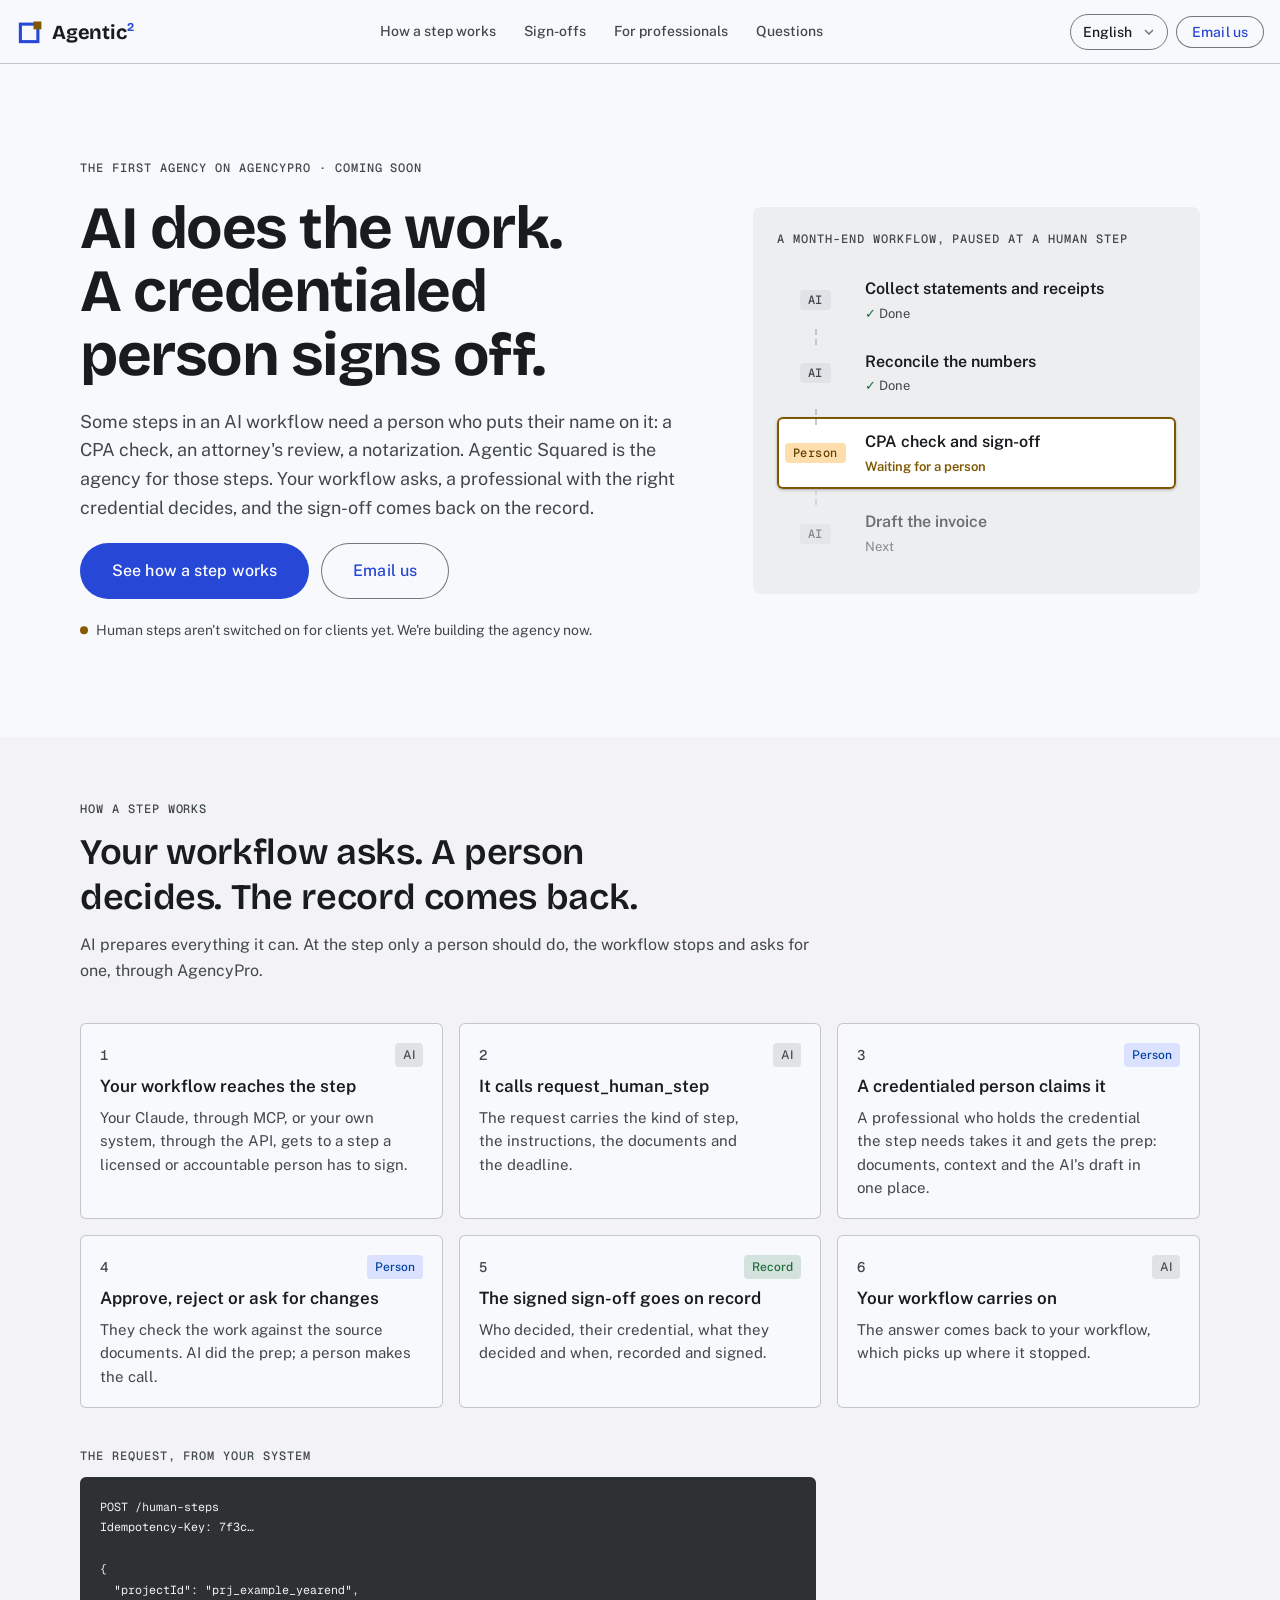
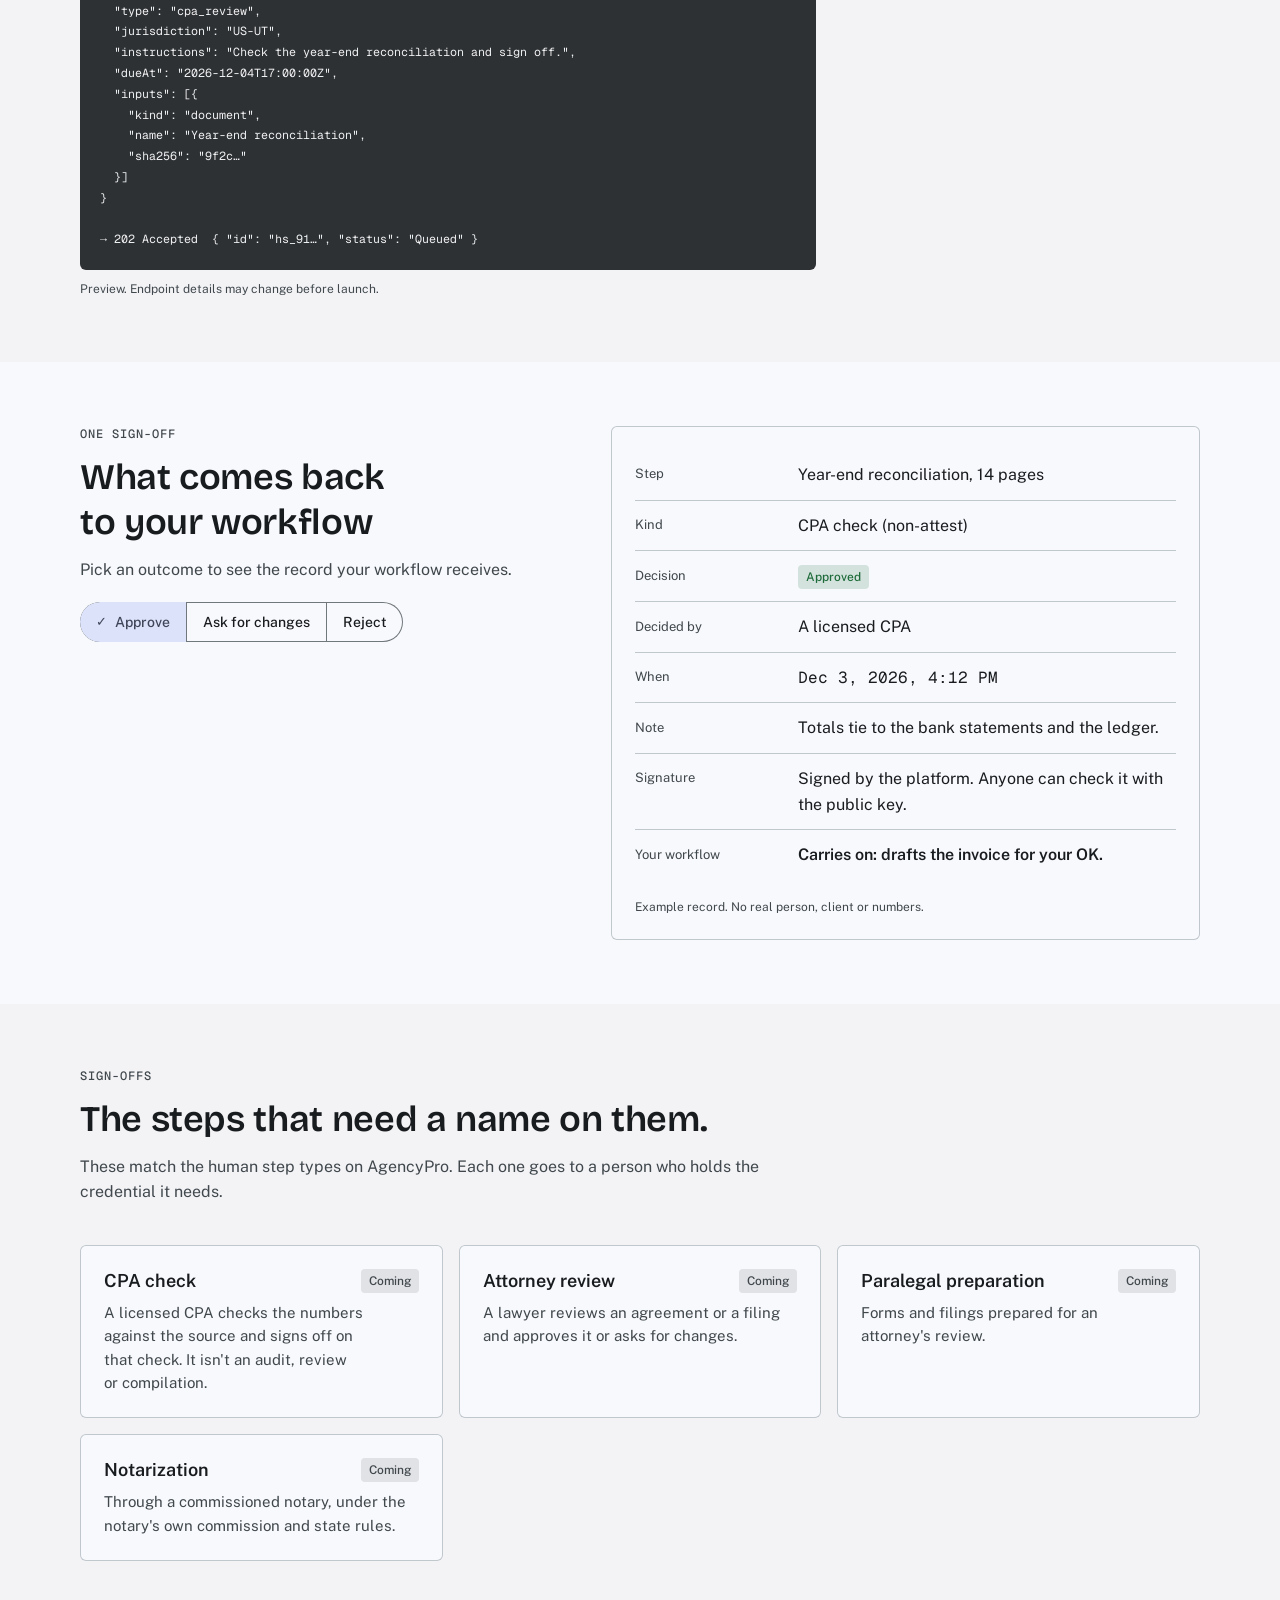
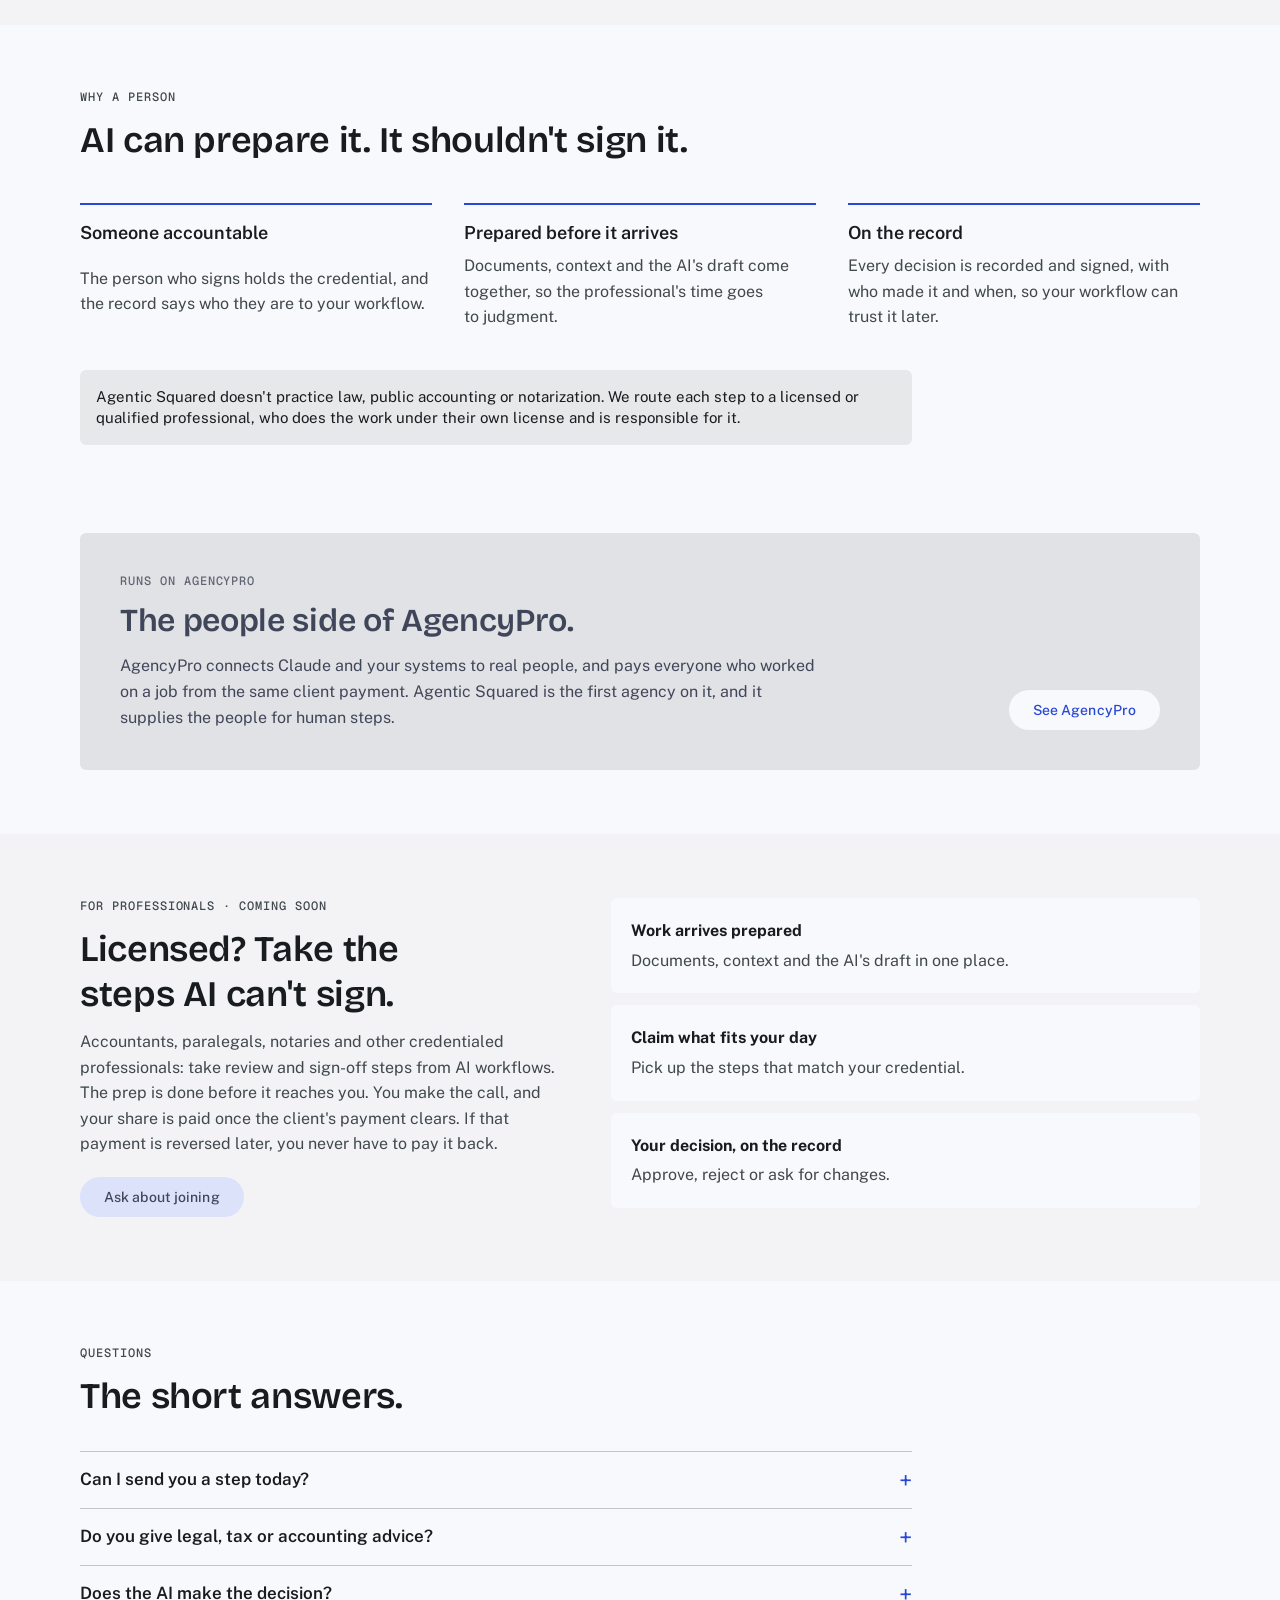
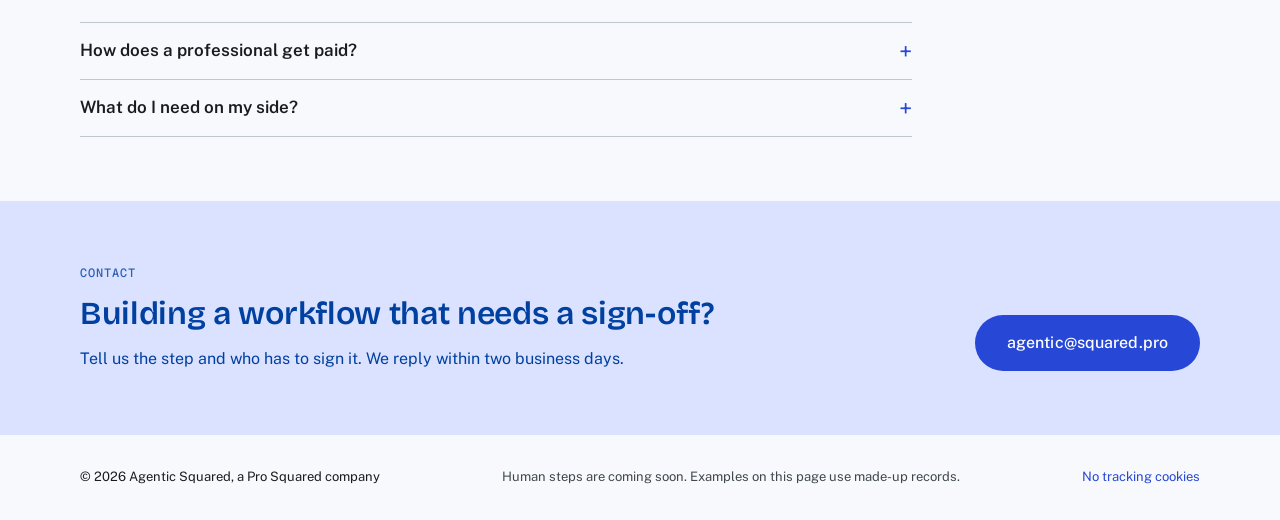
==== commit e40219cc: "Self-host fonts (design system 0.38.1) and add the cookie consent component; no third-party requests" ====
--- a/index.html
+++ b/index.html
@@ -124,9 +124,7 @@
 <meta property="og:url" content="https://rodmjay.github.io/agentic-squared/">
 <meta property="og:locale" content="en_US">
 <link rel="icon" href="data:image/svg+xml,%3Csvg xmlns='http://www.w3.org/2000/svg' viewBox='0 0 32 32'%3E%3Crect x='5' y='7' width='20' height='20' fill='none' stroke='%232747d6' stroke-width='3.5'/%3E%3Crect x='20' y='4' width='9' height='9' fill='%23e8a317'/%3E%3C/svg%3E">
-<link rel="preconnect" href="https://fonts.googleapis.com">
-<link rel="preconnect" href="https://fonts.gstatic.com" crossorigin>
-<link rel="stylesheet" href="https://fonts.googleapis.com/css2?family=Bricolage+Grotesque:opsz,wght@12..96,500;12..96,700&family=Geist+Mono:wght@400;500&family=Public+Sans:wght@400;500;600&display=swap">
+<link rel="stylesheet" href="ds/fonts.css">
 <link rel="stylesheet" href="ds/design-system.css">
 <link rel="stylesheet" href="home.css">
 </head>
@@ -314,7 +312,10 @@
 <footer class="ds-container foot">
   <span>© 2026 Agentic Squared, a Pro Squared company</span>
   <span class="ds-variant">Human steps are coming soon. Examples on this page use made-up records.</span>
+  <a href="#" data-consent-open></a>
 </footer>
+<script src="ds/consent.global.js"></script>
+<script>DSConsent.consent({ lang: document.documentElement.lang.slice(0,2), site: "agentic-squared", bannerVersion: "1", policyVersion: "2026-11-22", necessary: [], registry: [] });</script>
 <script src="home.js" defer></script>
 </body>
 </html>
--- a/ds/fonts.css
+++ b/ds/fonts.css
@@ -0,0 +1,50 @@
+@font-face {
+  font-family: 'Bricolage Grotesque Variable';
+  font-style: normal;
+  font-display: swap;
+  font-weight: 200 800;
+  src: url(fonts/bricolage-grotesque/bricolage-grotesque-latin-ext-wght-normal.woff2) format('woff2-variations');
+  unicode-range: U+0100-02BA,U+02BD-02C5,U+02C7-02CC,U+02CE-02D7,U+02DD-02FF,U+0304,U+0308,U+0329,U+1D00-1DBF,U+1E00-1E9F,U+1EF2-1EFF,U+2020,U+20A0-20AB,U+20AD-20C0,U+2113,U+2C60-2C7F,U+A720-A7FF;
+}
+@font-face {
+  font-family: 'Bricolage Grotesque Variable';
+  font-style: normal;
+  font-display: swap;
+  font-weight: 200 800;
+  src: url(fonts/bricolage-grotesque/bricolage-grotesque-latin-wght-normal.woff2) format('woff2-variations');
+  unicode-range: U+0000-00FF,U+0131,U+0152-0153,U+02BB-02BC,U+02C6,U+02DA,U+02DC,U+0304,U+0308,U+0329,U+2000-206F,U+20AC,U+2122,U+2191,U+2193,U+2212,U+2215,U+FEFF,U+FFFD;
+}
+
+@font-face {
+  font-family: 'Geist Mono Variable';
+  font-style: normal;
+  font-display: swap;
+  font-weight: 100 900;
+  src: url(fonts/geist-mono/geist-mono-latin-ext-wght-normal.woff2) format('woff2-variations');
+  unicode-range: U+0100-02BA,U+02BD-02C5,U+02C7-02CC,U+02CE-02D7,U+02DD-02FF,U+0304,U+0308,U+0329,U+1D00-1DBF,U+1E00-1E9F,U+1EF2-1EFF,U+2020,U+20A0-20AB,U+20AD-20C0,U+2113,U+2C60-2C7F,U+A720-A7FF;
+}
+@font-face {
+  font-family: 'Geist Mono Variable';
+  font-style: normal;
+  font-display: swap;
+  font-weight: 100 900;
+  src: url(fonts/geist-mono/geist-mono-latin-wght-normal.woff2) format('woff2-variations');
+  unicode-range: U+0000-00FF,U+0131,U+0152-0153,U+02BB-02BC,U+02C6,U+02DA,U+02DC,U+0304,U+0308,U+0329,U+2000-206F,U+20AC,U+2122,U+2191,U+2193,U+2212,U+2215,U+FEFF,U+FFFD;
+}
+
+@font-face {
+  font-family: 'Public Sans Variable';
+  font-style: normal;
+  font-display: swap;
+  font-weight: 100 900;
+  src: url(fonts/public-sans/public-sans-latin-ext-wght-normal.woff2) format('woff2-variations');
+  unicode-range: U+0100-02BA,U+02BD-02C5,U+02C7-02CC,U+02CE-02D7,U+02DD-02FF,U+0304,U+0308,U+0329,U+1D00-1DBF,U+1E00-1E9F,U+1EF2-1EFF,U+2020,U+20A0-20AB,U+20AD-20C0,U+2113,U+2C60-2C7F,U+A720-A7FF;
+}
+@font-face {
+  font-family: 'Public Sans Variable';
+  font-style: normal;
+  font-display: swap;
+  font-weight: 100 900;
+  src: url(fonts/public-sans/public-sans-latin-wght-normal.woff2) format('woff2-variations');
+  unicode-range: U+0000-00FF,U+0131,U+0152-0153,U+02BB-02BC,U+02C6,U+02DA,U+02DC,U+0304,U+0308,U+0329,U+2000-206F,U+20AC,U+2122,U+2191,U+2193,U+2212,U+2215,U+FEFF,U+FFFD;
+}
--- a/ds/design-system.css
+++ b/ds/design-system.css
@@ -26,6 +26,8 @@
   --ds-skin-4: #a46c4a; --ds-skin-5: #7a4a30; --ds-skin-6: #4f2f1f;
   --ds-hair-1: #241c17; --ds-hair-2: #4a3226; --ds-hair-3: #7a4b2a; --ds-hair-4: #c99a5b; --ds-hair-5: #9c9a95;
 
+  --ds-logo-plate: light-dark(#ffffff, #e6e4de);
+
   --space-1: 0.25rem; --space-2: 0.5rem; --space-3: 0.75rem; --space-4: 1rem;
   --space-5: 1.25rem; --space-6: 1.5rem; --space-8: 2rem; --space-10: 2.5rem;
   --space-12: 3rem; --space-16: 4rem; --space-24: 6rem;
@@ -64,14 +66,14 @@
 }
 
 :root {
-  --ds-series-1: light-dark(#00639b, #94ccff);
-  --ds-series-2: light-dark(#006a6a, #4cdada);
-  --ds-series-3: light-dark(#4fb8b6, #a6f2f0);
-  --ds-series-4: light-dark(#7d5800, #f8bd2a);
-  --ds-series-5: light-dark(#d9a531, #ffdea3);
-  --ds-series-6: light-dark(#386a20, #9cd67d);
-  --ds-series-7: light-dark(#7fb862, #c9eeb2);
-  --ds-series-8: light-dark(#b02f00, #ffb59c);
+  --ds-series-1: light-dark(#2a78d6, #3987e5);
+  --ds-series-2: light-dark(#eb6834, #d95926);
+  --ds-series-3: light-dark(#1baf7a, #199e70);
+  --ds-series-4: light-dark(#eda100, #c98500);
+  --ds-series-5: light-dark(#e87ba4, #d55181);
+  --ds-series-6: light-dark(#008300, #008300);
+  --ds-series-7: light-dark(#0090a8, #0aa0b8);
+  --ds-series-8: light-dark(#e34948, #e66767);
   --ds-series-9: light-dark(#73796e, #a9ada1);
 }
 
@@ -114,8 +116,9 @@
   --md-sys-color-on-error: light-dark(#ffffff, #690005);
   --md-sys-color-error-container: light-dark(#ffdad6, #93000a);
   --md-sys-color-on-error-container: light-dark(#93000a, #ffdad6);
-  --md-ref-typeface-brand: "Bricolage Grotesque", "Avenir Next", "Segoe UI", sans-serif;
-  --md-ref-typeface-plain: "Public Sans", "Helvetica Neue", Arial, sans-serif;
+  --md-ref-typeface-brand: "Bricolage Grotesque", "Bricolage Grotesque Variable", "Avenir Next", "Segoe UI", sans-serif;
+  --md-ref-typeface-plain: "Public Sans", "Public Sans Variable", "Helvetica Neue", Arial, sans-serif;
+  --md-ref-typeface-mono: "Geist Mono", "Geist Mono Variable", ui-monospace, "SF Mono", Menlo, monospace;
   --brand-corner: 0.5;
 }
 
@@ -133,6 +136,11 @@
   --spark: var(--md-sys-color-tertiary);
   --success: light-dark(#1d6b3a, #7fd99a);
   --warning: light-dark(#8a5a00, #f5c065);
+
+  --success-container: light-dark(#b6f2c4, #00522b);
+  --on-success-container: light-dark(#00210d, #b6f2c4);
+  --warning-container: light-dark(#ffddb3, #693f00);
+  --on-warning-container: light-dark(#2c1800, #ffddb3);
 
   --font-sans: var(--md-ref-typeface-plain);
   --font-heading: var(--md-ref-typeface-brand);
@@ -209,6 +217,10 @@
 .ds-btn:is(.outlined, .text):hover { box-shadow: inset 0 0 0 1px var(--md-sys-color-outline); }
 .ds-btn.text:hover { box-shadow: none; }
 .ds-btn.error { background: var(--md-sys-color-error); color: var(--md-sys-color-on-error); }
+.ds-btn.text.error { background: transparent; color: var(--md-sys-color-error); }
+.ds-btn:is(.tonal, .outlined, .text, .elevated, .error):disabled, .ds-btn:is(.tonal, .outlined, .text, .elevated, .error)[aria-disabled="true"] {
+  background: color-mix(in srgb, var(--md-sys-color-on-surface) 12%, transparent); color: color-mix(in srgb, var(--md-sys-color-on-surface) 38%, transparent); box-shadow: none; pointer-events: none; }
+.ds-btn.text:disabled { background: transparent; }
 .ds-btn.sm { height: 2rem; padding: 0 var(--space-4); }
 .ds-btn.lg { height: 3.5rem; padding: 0 var(--space-8); font-size: var(--md-sys-typescale-title-medium-size); }
 .ds-btn.icon { width: 2.5rem; padding: 0; }
@@ -245,6 +257,20 @@
 .ds-badge { display: inline-grid; place-items: center; min-width: 1rem; height: 1rem; padding: 0 0.25rem; border-radius: var(--md-sys-shape-corner-full);
   background: var(--md-sys-color-error); color: var(--md-sys-color-on-error); font: 500 var(--md-sys-typescale-label-small-size)/1 var(--md-ref-typeface-plain); }
 
+.ds-badge.dot { min-width: 0; width: 0.375rem; height: 0.375rem; padding: 0; }
+.ds-tab[data-nav] { padding-right: 3rem; }
+.ds-tab > .ds-badge[data-needs] { position: absolute; top: 50%; right: 0.5rem; transform: translateY(-50%); }
+.ds-tab > .ds-badge.dot[data-needs] { right: 1.25rem; }
+.ds-nav-icon { position: relative; display: inline-grid; place-items: center; }
+.ds-nav-icon > .ds-badge[data-needs] { position: absolute; top: -0.25rem; left: calc(100% - 0.5rem); }
+.ds-nav-icon > .ds-badge.dot[data-needs] { top: 0; left: calc(100% - 0.25rem); }
+.ds-list-item > .ds-badge[data-needs] { margin-left: auto; }
+.ds-nav-inline[data-nav] { position: relative; padding-inline-end: 2.25rem; }
+.ds-nav-inline > .ds-badge[data-needs] { position: absolute; top: 50%; right: 0.5rem; transform: translateY(-50%); }
+.ds-nav-inline > .ds-badge.dot[data-needs] { right: 0.875rem; }
+.ds-sr { position: absolute; width: 1px; height: 1px; overflow: hidden; clip: rect(0 0 0 0); white-space: nowrap; }
+@media (forced-colors: active) { .ds-badge { forced-color-adjust: none; background: Mark; color: MarkText; } }
+
 .ds-field { display: grid; gap: var(--space-1); }
 .ds-field > label, .ds-field-label { font: var(--md-sys-typescale-body-small-weight) var(--md-sys-typescale-body-small-size)/1.4 var(--md-ref-typeface-plain); color: var(--md-sys-color-on-surface-variant); }
 .ds-input, .ds-textarea, .ds-select {
@@ -260,6 +286,8 @@
 .ds-input[aria-invalid="true"] { border-color: var(--md-sys-color-error); }
 .ds-field:focus-within > label { color: var(--md-sys-color-primary); }
 .ds-supporting { font: var(--md-sys-typescale-body-small-weight) var(--md-sys-typescale-body-small-size)/var(--md-sys-typescale-body-small-line-height) var(--md-ref-typeface-plain); color: var(--md-sys-color-on-surface-variant); }
+.ds-supporting.error, .ds-field:has(> [aria-invalid="true"]) > .ds-supporting { color: var(--md-sys-color-error); }
+.ds-field:has(> [aria-invalid="true"]) > label { color: var(--md-sys-color-error); }
 
 .ds-check { display: inline-flex; align-items: center; gap: var(--space-3); min-height: 2.5rem; cursor: pointer; font: var(--md-sys-typescale-body-large-weight) var(--md-sys-typescale-body-medium-size)/1.4 var(--md-ref-typeface-plain); }
 .ds-check input[type="checkbox"]:not(.ds-switch), .ds-check input[type="radio"] { width: 1.125rem; height: 1.125rem; margin: 0; accent-color: var(--md-sys-color-primary); }
@@ -277,7 +305,7 @@
 
 .ds-tabs { display: flex; max-width: 100%; overflow-x: auto; border-bottom: 1px solid var(--md-sys-color-outline-variant); scrollbar-width: none; }
 .ds-tab {
-  flex: 0 0 auto; height: 3rem; padding: 0 var(--space-4); border: 0; background: transparent; cursor: pointer; text-decoration: none;
+  flex: 0 0 auto; display: inline-flex; align-items: center; gap: var(--space-2); height: 3rem; padding: 0 var(--space-4); border: 0; background: transparent; cursor: pointer; text-decoration: none;
   font: var(--md-sys-typescale-title-small-weight) var(--md-sys-typescale-title-small-size)/1 var(--md-ref-typeface-plain); color: var(--md-sys-color-on-surface-variant);
 }
 .ds-tab[aria-selected="true"], .ds-tab[aria-current="page"] { color: var(--md-sys-color-primary); }
@@ -350,3 +378,656 @@
   min-height: 4rem; padding: var(--space-2) max(var(--gutter), env(safe-area-inset-right, 0px)) var(--space-2) max(var(--gutter), env(safe-area-inset-left, 0px));
   background: var(--md-sys-color-surface-container);
 }
+
+.ds-connect { display: grid; gap: var(--space-4); padding: var(--space-6); border-radius: var(--md-sys-shape-corner-large); background: var(--md-sys-color-surface-container-low); }
+.ds-connect-head { display: grid; gap: var(--space-2); }
+.ds-connect-title { margin: 0; font: 600 var(--md-sys-typescale-headline-small-size)/1.25 var(--md-ref-typeface-brand); color: var(--md-sys-color-on-surface); }
+.ds-connect-head p { margin: 0; color: var(--md-sys-color-on-surface-variant); }
+.ds-connect-actions { display: flex; flex-wrap: wrap; gap: var(--space-2); margin-top: var(--space-2); }
+.ds-connect-panel { display: grid; gap: var(--space-3); min-width: 0; }
+.ds-connect-panel[hidden] { display: none; }
+.ds-connect-copy.prompt code { font-family: var(--md-ref-typeface-plain); white-space: normal; }
+.ds-connect-steps { margin: 0; padding-left: 1.25rem; display: grid; gap: var(--space-1); color: var(--md-sys-color-on-surface); }
+.ds-connect-copy { display: grid; gap: var(--space-1); min-width: 0; }
+.ds-connect-label { font: 500 var(--md-sys-typescale-label-medium-size)/1.3 var(--md-ref-typeface-plain); color: var(--md-sys-color-on-surface-variant); }
+.ds-connect-code { display: flex; align-items: flex-start; gap: var(--space-2); min-width: 0; padding: var(--space-2) var(--space-2) var(--space-2) var(--space-3);
+  border-radius: var(--md-sys-shape-corner-small); background: var(--md-sys-color-surface-container-highest); }
+.ds-connect-code code { flex: 1; min-width: 0; overflow-x: auto; white-space: pre; padding-block: 0.375rem; font: 0.875rem/1.5 var(--md-ref-typeface-mono); color: var(--md-sys-color-on-surface); }
+.ds-connect-perms { display: grid; grid-template-columns: repeat(auto-fit, minmax(14rem, 1fr)); gap: var(--space-4); padding-top: var(--space-2); border-top: 1px solid var(--md-sys-color-outline-variant); }
+.ds-connect-perm h4 { margin: 0 0 var(--space-1); font: 600 var(--md-sys-typescale-title-small-size)/1.3 var(--md-ref-typeface-plain); }
+.ds-connect-perm ul { margin: 0; padding: 0; list-style: none; display: grid; gap: var(--space-1); }
+.ds-connect-perm li { display: flex; gap: var(--space-2); color: var(--md-sys-color-on-surface); }
+.ds-connect-perm.can li::before { content: "✓"; color: var(--success); font-weight: 700; }
+.ds-connect-perm.cannot li::before { content: "✕"; color: var(--md-sys-color-on-surface-variant); font-weight: 700; }
+
+.ds-dialog {
+  width: min(28rem, calc(100vw - 2rem)); max-height: calc(100dvh - 3rem); padding: 0; border: none;
+  border-radius: var(--md-sys-shape-corner-extra-large); background: var(--md-sys-color-surface-container-high);
+  color: var(--md-sys-color-on-surface); box-shadow: var(--md-sys-elevation-level3);
+}
+.ds-dialog::backdrop { background: color-mix(in srgb, var(--md-sys-color-scrim, #000) 40%, transparent); }
+.ds-dialog-body { display: grid; gap: var(--space-4); padding: var(--space-6); }
+.ds-dialog-icon { width: 1.5rem; height: 1.5rem; justify-self: center; color: var(--md-sys-color-error); }
+.ds-dialog h2 { margin: 0; text-align: center; text-wrap: balance;
+  font: var(--md-sys-typescale-headline-small-weight, 400) var(--md-sys-typescale-headline-small-size)/1.3 var(--md-ref-typeface-brand); }
+.ds-dialog p { margin: 0; color: var(--md-sys-color-on-surface-variant); font: var(--md-sys-typescale-body-medium-size)/1.5 var(--md-ref-typeface-plain); }
+.ds-dialog-actions { display: flex; flex-wrap: wrap; justify-content: flex-end; gap: var(--space-2); padding-top: var(--space-2); }
+
+.ds-confirm-lost { margin: 0; padding: var(--space-3) var(--space-4) var(--space-3) var(--space-8); border-radius: var(--md-sys-shape-corner-medium);
+  background: var(--md-sys-color-error-container); color: var(--md-sys-color-on-error-container);
+  font: var(--md-sys-typescale-body-medium-size)/1.5 var(--md-ref-typeface-plain); }
+.ds-confirm-lost li + li { margin-top: var(--space-1); }
+.ds-dialog p.ds-confirm-window { color: var(--md-sys-color-on-surface); }
+
+.ds-code { display: grid; gap: var(--space-2); justify-items: center; }
+.ds-code label { font: var(--md-sys-typescale-body-small-size)/1.4 var(--md-ref-typeface-plain); color: var(--md-sys-color-on-surface-variant); }
+.ds-code-field { --slot: 2.75rem; position: relative; display: grid; grid-template-columns: repeat(6, var(--slot)); gap: 0.5rem; }
+.ds-code-field span { display: grid; place-items: center; height: 3.25rem; border-radius: var(--md-sys-shape-corner-small);
+  background: var(--md-sys-color-surface-container-highest); box-shadow: inset 0 -2px 0 var(--md-sys-color-outline-variant);
+  font: 500 1.5rem/1 var(--md-ref-typeface-mono); font-variant-numeric: tabular-nums; color: var(--md-sys-color-on-surface);
+  transition: box-shadow var(--md-sys-motion-duration-short4) var(--md-sys-motion-easing-standard); }
+.ds-code-field input { position: absolute; inset: 0; width: 100%; height: 100%; margin: 0; padding: 0; border: 0; opacity: 0; cursor: text; font-size: 16px; }
+.ds-code-field input:focus-visible ~ span.next { box-shadow: inset 0 -2px 0 var(--md-sys-color-primary), 0 0 0 2px var(--md-sys-color-primary); }
+.ds-code-field.invalid span { box-shadow: inset 0 -2px 0 var(--md-sys-color-error); }
+.ds-code-field.disabled span { opacity: 0.5; }
+@media (max-width: 26rem) { .ds-code-field { --slot: 2.25rem; gap: 0.375rem; } .ds-code-field span { height: 2.75rem; font-size: 1.25rem; } }
+.ds-code-msg { min-height: 1.4em; text-align: center; font: var(--md-sys-typescale-body-small-size)/1.4 var(--md-ref-typeface-plain); color: var(--md-sys-color-on-surface-variant); }
+.ds-code-msg.error { color: var(--md-sys-color-error); }
+.ds-code-resend { border: none; background: none; padding: var(--space-1) var(--space-2); cursor: pointer; border-radius: var(--md-sys-shape-corner-full);
+  color: var(--md-sys-color-primary); font: var(--md-sys-typescale-label-large-weight, 500) var(--md-sys-typescale-label-large-size)/1.4 var(--md-ref-typeface-plain); }
+.ds-code-resend:disabled { color: var(--md-sys-color-on-surface-variant); cursor: default; }
+.ds-code-resend:focus-visible { outline: 3px solid var(--md-sys-color-secondary); outline-offset: 2px; }
+
+.ds-dialog.sheet { width: min(32rem, calc(100vw - 2rem)); }
+.ds-dialog.sheet .ds-dialog-body { gap: var(--space-3); }
+.ds-dialog.sheet .ds-overline { margin: 0; overflow: hidden; text-overflow: ellipsis; white-space: nowrap; }
+.ds-sheet-choices { display: grid; gap: var(--space-1); }
+.ds-sheet-choices > button { all: unset; box-sizing: border-box; display: flex; align-items: center; gap: var(--space-3); width: 100%;
+  min-height: 3.5rem; padding: 0 var(--space-4); border-radius: var(--md-sys-shape-corner-large); cursor: pointer;
+  font: 500 var(--md-sys-typescale-title-medium-size)/1.3 var(--md-ref-typeface-plain); color: var(--md-sys-color-on-surface); }
+.ds-sheet-choices > button:hover { background: color-mix(in srgb, var(--md-sys-color-on-surface) 8%, transparent); }
+.ds-sheet-choices > button:focus-visible, .ds-sheet-choices > button[aria-current="true"] {
+  background: var(--md-sys-color-secondary-container); color: var(--md-sys-color-on-secondary-container);
+  outline: 3px solid var(--md-sys-color-primary); outline-offset: 2px; }
+.ds-sheet-choices > button .ds-key { min-width: 1.5rem; color: var(--md-sys-color-on-surface-variant); font-variant-numeric: tabular-nums; }
+
+.ds-snackbar { display: inline-flex; align-items: center; gap: var(--space-4); max-width: 36rem; min-height: 3rem; padding: 0.75rem 1rem;
+  border-radius: var(--md-sys-shape-corner-extra-small); box-shadow: var(--md-sys-elevation-level3);
+  background: var(--md-sys-color-inverse-surface); color: var(--md-sys-color-inverse-on-surface);
+  font: var(--md-sys-typescale-body-medium-size)/1.4 var(--md-ref-typeface-plain); }
+.ds-snackbar-action { color: var(--md-sys-color-inverse-primary); font-weight: 500; white-space: nowrap; }
+.ds-snackbar.error { background: var(--md-sys-color-error-container); color: var(--md-sys-color-on-error-container); }
+
+.ds-icon { width: 1.5rem; height: 1.5rem; flex: none; fill: currentColor; vertical-align: middle; }
+.ds-icon.sm { width: 1.25rem; height: 1.25rem; }
+.ds-icon.lg { width: 2rem; height: 2rem; }
+
+.ds-logo {
+  display: inline-grid; place-items: center; flex: none; width: 2.5rem; height: 2.5rem; padding: var(--space-1);
+  border-radius: var(--md-sys-shape-corner-small); background: var(--ds-logo-plate);
+  box-shadow: inset 0 0 0 1px var(--md-sys-color-outline-variant); overflow: hidden;
+}
+.ds-logo img, .ds-logo svg { max-width: 100%; max-height: 100%; object-fit: contain; }
+.ds-logo.lg { width: 3.5rem; height: 3.5rem; padding: var(--space-2); }
+
+.ds-account { position: relative; display: inline-flex; }
+.ds-account > button { border: 0; padding: 0; background: none; border-radius: 50%; cursor: pointer; }
+.ds-account > button:focus-visible { outline: 3px solid var(--md-sys-color-secondary); outline-offset: 2px; }
+.ds-menu {
+  min-width: 14rem; max-width: min(20rem, calc(100vw - 2rem)); margin: 0; padding: var(--space-2) 0;
+  border: 0; border-radius: var(--md-sys-shape-corner-extra-small); background: var(--md-sys-color-surface-container);
+  color: var(--md-sys-color-on-surface); box-shadow: var(--md-sys-elevation-level2);
+  font: var(--md-sys-typescale-body-large-weight) var(--md-sys-typescale-label-large-size)/1.4 var(--md-ref-typeface-plain);
+}
+.ds-menu[popover] { position: fixed; inset: auto; }
+.ds-menu .ds-menu-who { display: grid; gap: 2px; padding: var(--space-2) var(--space-4) var(--space-3); }
+.ds-menu .ds-menu-who span { color: var(--md-sys-color-on-surface-variant); font-size: var(--md-sys-typescale-body-small-size); overflow-wrap: anywhere; }
+.ds-menu hr { border: 0; height: 1px; margin: var(--space-1) 0; background: var(--md-sys-color-outline-variant); }
+.ds-menu :is(a, button) {
+  display: flex; align-items: center; gap: var(--space-3); width: 100%; min-height: 3rem; padding: 0 var(--space-4);
+  border: 0; background: none; color: inherit; font: inherit; text-align: start; text-decoration: none; cursor: pointer;
+}
+.ds-menu :is(a, button):hover { background: color-mix(in srgb, var(--md-sys-color-on-surface) 8%, transparent); }
+.ds-menu :is(a, button):focus-visible { outline: 2px solid var(--md-sys-color-secondary); outline-offset: -2px; }
+
+.ds-chart { display: grid; gap: var(--space-2); min-width: 0; font-family: var(--md-ref-typeface-plain); }
+.ds-chart-title { font: var(--md-sys-typescale-title-small-weight) var(--md-sys-typescale-title-small-size)/1.4 var(--md-ref-typeface-plain); color: var(--md-sys-color-on-surface); }
+.ds-chart-plot { position: relative; min-width: 0; }
+.ds-chart-plot svg { display: block; max-width: 100%; height: auto; overflow: visible; }
+.ds-chart-tip {
+  position: absolute; z-index: 2; display: grid; gap: 2px; min-width: 8rem; max-width: 16rem; padding: var(--space-2) var(--space-3);
+  pointer-events: none; border-radius: var(--md-sys-shape-corner-extra-small); background: var(--md-sys-color-inverse-surface);
+  color: var(--md-sys-color-inverse-on-surface); font-size: var(--md-sys-typescale-body-small-size); line-height: 1.4; box-shadow: var(--md-sys-elevation-level2);
+}
+.ds-chart-tip[hidden] { display: none; }
+.ds-chart-tip span { display: flex; align-items: center; gap: var(--space-2); }
+.ds-chart-tip b { margin-inline-start: auto; font-variant-numeric: tabular-nums; }
+.ds-chart-tip i { width: 0.625rem; height: 0.625rem; border-radius: 2px; flex: none; }
+.ds-chart-toggle { justify-self: start; }
+.ds-legend { display: flex; flex-wrap: wrap; gap: var(--space-1) var(--space-4); margin: 0; padding: 0; list-style: none;
+  font-size: var(--md-sys-typescale-body-small-size); color: var(--md-sys-color-on-surface-variant); }
+.ds-legend li { display: inline-flex; align-items: center; gap: var(--space-2); }
+.ds-legend-key { display: inline-block; width: 0.75rem; height: 0.75rem; border-radius: 3px; flex: none; }
+.ds-legend-scale { align-items: center; gap: var(--space-1); }
+.ds-stat { display: grid; gap: var(--space-1); min-width: 0; padding: var(--space-4); border-radius: var(--md-sys-shape-corner-medium);
+  background: var(--md-sys-color-surface-container-low); box-shadow: inset 0 0 0 1px var(--md-sys-color-outline-variant); }
+.ds-stat-label { font-size: var(--md-sys-typescale-label-large-size); color: var(--md-sys-color-on-surface-variant); }
+.ds-stat-value { font: 600 var(--md-sys-typescale-headline-small-size)/1.2 var(--md-ref-typeface-brand); color: var(--md-sys-color-on-surface); font-variant-numeric: tabular-nums; }
+.ds-stat-foot { display: flex; align-items: center; gap: var(--space-2); flex-wrap: wrap; font-size: var(--md-sys-typescale-body-small-size); color: var(--md-sys-color-on-surface-variant); }
+.ds-stat-foot .ds-spark { margin-inline-start: auto; }
+.ds-stat-delta { font-weight: 600; font-variant-numeric: tabular-nums; }
+.ds-stat-delta.good { color: var(--success); }
+.ds-stat-delta.bad { color: var(--md-sys-color-error); }
+.ds-bar-table td.ds-bar-cell { width: 50%; }
+.ds-bar-table td.ds-bar-cell span { display: block; width: var(--w); min-width: 2px; height: 0.625rem; border-radius: 0 4px 4px 0; background: var(--md-sys-color-primary); }
+
+.ds-bar-table tr.warn td.ds-bar-cell span { background: var(--warning); }
+.ds-bar-table tr.over td.ds-bar-cell span { background: var(--md-sys-color-error); }
+.ds-bar-table tr.over td.num { color: var(--md-sys-color-error); font-weight: 600; }
+.ds-bar-table td.num { white-space: nowrap; }
+.ds-bar-table .ds-bar-of { color: var(--md-sys-color-on-surface-variant); font-weight: 400; }
+
+.ds-settings { display: grid; grid-template-columns: 17.5rem minmax(0, 1fr); gap: var(--space-6); align-items: start;
+  max-width: 72rem; margin-inline: auto; padding: var(--space-6) var(--space-4); }
+.ds-settings-nav { position: sticky; top: var(--space-4); }
+.ds-settings-nav .ds-list { padding: 0; }
+.ds-settings-nav .ds-list-item { min-height: 3.5rem; border-radius: var(--md-sys-shape-corner-full); padding-inline: var(--space-4) var(--space-3); }
+.ds-settings-nav .ds-list-item > .ds-icon { flex: none; color: var(--md-sys-color-on-surface-variant); }
+.ds-settings-nav .ds-list-item .supporting { display: none; }
+.ds-settings-nav .ds-list-item[aria-current="page"] { background: var(--md-sys-color-secondary-container); color: var(--md-sys-color-on-secondary-container); }
+.ds-settings-nav .ds-list-item[aria-current="page"] > .ds-icon { color: inherit; }
+.ds-settings-nav .ds-list-item > .ds-badge[data-needs] { flex: none; }
+.ds-settings-nav .ds-list-item::before { content: ""; order: 99; flex: none; width: 1.5rem; }
+.ds-settings-nav .ds-list-item:has(> .ds-badge[data-needs])::before { display: none; }
+.ds-settings-nav hr { margin: var(--space-2) var(--space-4); border: 0; border-top: 1px solid var(--md-sys-color-outline-variant); }
+.ds-settings-nav .ds-overline { display: block; padding: var(--space-3) var(--space-4) var(--space-1); }
+.ds-settings-back { display: none; }
+
+.ds-settings-pane { display: grid; gap: var(--space-6); min-width: 0; }
+.ds-settings-head { display: grid; gap: var(--space-1); }
+.ds-settings-head h1 { margin: 0; font: var(--md-sys-typescale-headline-small-weight, 400) var(--md-sys-typescale-headline-small-size)/1.3 var(--md-ref-typeface-brand); }
+.ds-settings-head p { margin: 0; color: var(--md-sys-color-on-surface-variant); font: var(--md-sys-typescale-body-medium-size)/1.5 var(--md-ref-typeface-plain); }
+.ds-settings-pane > .ds-card { padding: 0; }
+.ds-settings-pane > .ds-card > .ds-card-header { padding: var(--space-4) var(--space-4) var(--space-2); }
+
+@media (max-width: 839.98px) {
+  .ds-settings { grid-template-columns: minmax(0, 1fr); padding: var(--space-4) var(--space-4) var(--space-8); }
+  .ds-settings[data-view="detail"] > .ds-settings-nav { display: none; }
+  .ds-settings[data-view="list"] > .ds-settings-pane { display: none; }
+  .ds-settings-nav { position: static; }
+  .ds-settings-nav .ds-list-item { border-radius: var(--md-sys-shape-corner-large); }
+  .ds-settings-nav .ds-list-item .supporting { display: block; }
+  .ds-settings-nav .ds-list-item[aria-current="page"] { background: none; color: inherit; }
+  .ds-settings-back { display: inline-flex; align-items: center; gap: var(--space-2); justify-self: start; margin-left: calc(-1 * var(--space-3)); }
+}
+
+.ds-setting { display: grid; grid-template-columns: minmax(0, 1fr) auto; align-items: center; gap: var(--space-1) var(--space-4);
+  min-height: 4.5rem; padding: var(--space-3) var(--space-4); }
+.ds-setting + .ds-setting { border-top: 1px solid var(--md-sys-color-outline-variant); }
+.ds-setting-label { font: var(--md-sys-typescale-body-large-weight, 400) var(--md-sys-typescale-body-large-size)/1.5 var(--md-ref-typeface-plain); color: var(--md-sys-color-on-surface); }
+.ds-setting-value { grid-column: 1; overflow-wrap: anywhere; font: var(--md-sys-typescale-body-medium-size)/1.43 var(--md-ref-typeface-plain); color: var(--md-sys-color-on-surface-variant); }
+.ds-setting-action { grid-column: 2; grid-row: 1 / span 2; display: flex; align-items: center; gap: var(--space-2); }
+.ds-setting .ds-chip.needs { background: var(--md-sys-color-error-container); color: var(--md-sys-color-on-error-container); box-shadow: none; }
+.ds-setting-form { grid-column: 1 / -1; display: none; gap: var(--space-4); padding-top: var(--space-2); }
+.ds-setting-form .ds-card-actions { padding: 0; }
+.ds-setting.editing { background: var(--md-sys-color-surface-container-low); }
+.ds-setting.editing > .ds-setting-value, .ds-setting.editing > .ds-setting-action { display: none; }
+.ds-setting.editing > .ds-setting-form { display: grid; }
+.ds-setting.danger .ds-setting-label { color: var(--md-sys-color-error); }
+@media (max-width: 599.98px) {
+
+  .ds-setting:has(> .ds-setting-action > :nth-child(2)), .ds-setting:has(> .ds-setting-action > .ds-btn:not(.text)), .ds-setting:has(> .ds-setting-action > form > .ds-btn:not(.text)) { grid-template-columns: minmax(0, 1fr); }
+  .ds-setting:has(> .ds-setting-action > :nth-child(2)) > .ds-setting-action,
+  .ds-setting:has(> .ds-setting-action > .ds-btn:not(.text)) > .ds-setting-action,
+  .ds-setting:has(> .ds-setting-action > form > .ds-btn:not(.text)) > .ds-setting-action { grid-column: 1; grid-row: auto; padding-top: var(--space-2); }
+}
+
+.ds-empty { display: grid; justify-items: center; gap: var(--space-2); padding: var(--space-10) var(--space-6); text-align: center; }
+.ds-empty > .ds-icon { width: 2.5rem; height: 2.5rem; color: var(--md-sys-color-on-surface-variant); margin-bottom: var(--space-2); }
+.ds-empty > strong { font: var(--md-sys-typescale-title-medium-weight, 500) var(--md-sys-typescale-title-medium-size)/1.5 var(--md-ref-typeface-plain); color: var(--md-sys-color-on-surface); }
+.ds-empty > p { margin: 0; max-width: 32rem; text-wrap: pretty; font: var(--md-sys-typescale-body-medium-size)/1.5 var(--md-ref-typeface-plain); color: var(--md-sys-color-on-surface-variant); }
+.ds-empty > .ds-btn { margin-top: var(--space-3); }
+
+.ds-dialog .ds-dialog-icon.neutral { color: var(--md-sys-color-primary); }
+.ds-secret { display: flex; align-items: center; gap: var(--space-2); padding: var(--space-2) var(--space-2) var(--space-2) var(--space-4);
+  border-radius: var(--md-sys-shape-corner-small); background: var(--md-sys-color-surface-container-highest); }
+.ds-secret code { flex: 1; min-width: 0; overflow-wrap: anywhere; font: 500 0.9375rem/1.5 var(--md-ref-typeface-mono); color: var(--md-sys-color-on-surface); user-select: all; }
+.ds-secret .ds-btn { flex: none; }
+.ds-dialog .ds-banner p { color: inherit; }
+.ds-settings-nav .ds-list-item[data-needs-you] .supporting { color: var(--md-sys-color-error); }
+
+.ds-prose { font: 400 1.125rem/1.7 var(--md-ref-typeface-plain); color: var(--md-sys-color-on-surface); overflow-wrap: break-word; }
+.ds-prose > * { margin-block: 0; }
+.ds-prose > * + * { margin-top: var(--space-6); }
+.ds-prose :where(h2, h3, h4) { font-family: var(--md-ref-typeface-brand); color: var(--md-sys-color-on-surface); scroll-margin-top: var(--space-8); text-wrap: balance; }
+.ds-prose h2 { font-weight: 700; font-size: 1.625rem; line-height: 1.25; letter-spacing: -0.01em; }
+.ds-prose h3 { font-weight: 700; font-size: 1.25rem; line-height: 1.35; }
+.ds-prose h4 { font-weight: 600; font-size: 1.0625rem; line-height: 1.4; }
+.ds-prose > h2 { margin-top: var(--space-16); }
+.ds-prose > h3 { margin-top: var(--space-10); }
+.ds-prose > h4 { margin-top: var(--space-8); }
+.ds-prose > :where(h2, h3, h4) + * { margin-top: var(--space-3); }
+.ds-prose > :first-child { margin-top: 0; }
+
+.ds-prose .ds-anchor { float: left; margin-left: -1.25em; width: 1.25em; color: var(--md-sys-color-primary); text-decoration: none; opacity: 0; }
+.ds-prose :where(h2, h3, h4):hover .ds-anchor, .ds-prose .ds-anchor:focus-visible { opacity: 1; }
+@media (max-width: 47.99rem) { .ds-prose .ds-anchor { display: none; } }
+
+.ds-prose a { color: var(--md-sys-color-tertiary); text-decoration: underline; text-decoration-thickness: 1px; text-underline-offset: 0.2em; }
+.ds-prose a:hover { color: var(--md-sys-color-primary); text-decoration-thickness: 2px; }
+.ds-prose a:focus-visible { outline: 3px solid var(--md-sys-color-secondary); outline-offset: 2px; border-radius: 2px; }
+.ds-prose strong { font-weight: 650; }
+.ds-prose em { font-style: italic; }
+.ds-prose mark { background: var(--md-sys-color-tertiary-container); color: var(--md-sys-color-on-tertiary-container); padding: 0 0.15em; border-radius: 2px; }
+
+.ds-prose :where(ul, ol) { padding-left: 1.5em; }
+.ds-prose li + li, .ds-prose li > :where(ul, ol) { margin-top: var(--space-2); }
+.ds-prose li::marker { color: var(--md-sys-color-primary); }
+.ds-prose ol > li::marker { font: 600 0.95em var(--md-ref-typeface-mono); }
+.ds-prose li > p { margin: 0; }
+
+.ds-prose blockquote { margin-inline: 0; padding-left: var(--space-5); border-left: 2px solid var(--md-sys-color-tertiary); color: var(--md-sys-color-on-surface-variant); }
+.ds-prose blockquote > * + * { margin-top: var(--space-3); }
+.ds-prose blockquote > * { margin-block: 0; }
+.ds-prose blockquote cite, .ds-prose figure.quote figcaption { display: block; margin-top: var(--space-2); font: 500 var(--md-sys-typescale-label-large-size)/1.4 var(--md-ref-typeface-plain); font-style: normal; color: var(--md-sys-color-on-surface-variant); }
+
+.ds-pullquote { margin-inline: 0; padding: var(--space-6) 0; border-block: 2px solid var(--md-sys-color-primary); }
+.ds-pullquote > p, .ds-pullquote > blockquote { margin: 0; padding: 0; border: 0; font: 700 1.5rem/1.3 var(--md-ref-typeface-brand); color: var(--md-sys-color-on-surface); text-wrap: balance; }
+
+.ds-prose :not(pre) > code { padding: 0.1em 0.35em; border-radius: var(--md-sys-shape-corner-extra-small); background: var(--md-sys-color-surface-container-high);
+  color: var(--md-sys-color-on-surface); font: 500 0.875em/1 var(--md-ref-typeface-mono); }
+.ds-prose kbd { padding: 0.1em 0.4em; border: 1px solid var(--md-sys-color-outline-variant); border-bottom-width: 2px; border-radius: var(--md-sys-shape-corner-extra-small); font: 500 0.8em/1 var(--md-ref-typeface-mono); }
+
+.ds-codeblock, .ds-prose > pre { --shiki-foreground: var(--md-sys-color-on-surface); --shiki-background: var(--md-sys-color-surface-container);
+  --shiki-token-keyword: var(--md-sys-color-primary); --shiki-token-constant: var(--md-sys-color-primary);
+  --shiki-token-function: var(--md-sys-color-tertiary); --shiki-token-string: var(--md-sys-color-secondary);
+  --shiki-token-string-expression: var(--md-sys-color-secondary); --shiki-token-comment: var(--md-sys-color-on-surface-variant);
+  --shiki-token-parameter: var(--md-sys-color-on-surface); --shiki-token-punctuation: var(--md-sys-color-on-surface-variant);
+  --shiki-token-link: var(--md-sys-color-tertiary); }
+.ds-codeblock { margin-inline: 0; border-radius: var(--md-sys-shape-corner-medium); background: var(--md-sys-color-surface-container); box-shadow: inset 0 0 0 1px var(--md-sys-color-outline-variant); overflow: hidden; }
+.ds-codeblock > figcaption { display: flex; align-items: center; gap: var(--space-3); min-height: 2.5rem; padding: 0 var(--space-2) 0 var(--space-4);
+  border-bottom: 1px solid var(--md-sys-color-outline-variant); font: 500 var(--md-sys-typescale-label-medium-size)/1.4 var(--md-ref-typeface-mono); color: var(--md-sys-color-on-surface-variant); }
+.ds-codeblock > figcaption > :first-child { flex: 1; min-width: 0; overflow: hidden; text-overflow: ellipsis; white-space: nowrap; }
+.ds-codeblock-copy { display: inline-flex; align-items: center; gap: var(--space-1); min-width: 5.5rem; justify-content: center; height: 2rem; padding: 0 var(--space-3);
+  border: 0; border-radius: var(--md-sys-shape-corner-full); background: none; cursor: pointer; color: var(--md-sys-color-primary);
+  font: 500 var(--md-sys-typescale-label-large-size)/1 var(--md-ref-typeface-plain); }
+.ds-codeblock-copy:hover { background: color-mix(in srgb, var(--md-sys-color-primary) 8%, transparent); }
+.ds-codeblock-copy:focus-visible { outline: 3px solid var(--md-sys-color-secondary); outline-offset: 2px; }
+.ds-codeblock pre, .ds-prose > pre { margin: 0; padding: var(--space-4); overflow-x: auto; tab-size: 2; background: var(--shiki-background) !important; color: var(--shiki-foreground) !important;
+  font: 400 0.875rem/1.65 var(--md-ref-typeface-mono); font-variant-ligatures: none; }
+.ds-prose > pre { border-radius: var(--md-sys-shape-corner-medium); box-shadow: inset 0 0 0 1px var(--md-sys-color-outline-variant); }
+.ds-codeblock pre code, .ds-prose > pre code { display: block; min-width: max-content; font: inherit; background: none; padding: 0; }
+.ds-codeblock pre:focus-visible, .ds-prose > pre:focus-visible { outline: 3px solid var(--md-sys-color-secondary); outline-offset: -3px; }
+
+.ds-codeblock .line { display: inline-block; min-width: 100%; }
+.ds-codeblock .line:is(.highlighted, .hl) { margin-inline: calc(-1 * var(--space-4)); padding-inline: calc(var(--space-4) - 2px) var(--space-4);
+  border-left: 2px solid var(--md-sys-color-primary); background: color-mix(in srgb, var(--md-sys-color-primary) 10%, transparent); }
+
+.ds-prose figure { margin-inline: 0; }
+.ds-prose :where(img, video) { display: block; max-width: 100%; height: auto; border-radius: var(--md-sys-shape-corner-medium); }
+.ds-prose :where(iframe) { display: block; width: 100%; aspect-ratio: 16 / 9; border: 0; border-radius: var(--md-sys-shape-corner-medium); }
+.ds-prose figure:not(.ds-codeblock) > figcaption { margin-top: var(--space-2); font: 400 var(--md-sys-typescale-body-small-size)/1.5 var(--md-ref-typeface-plain); color: var(--md-sys-color-on-surface-variant); }
+@media (min-width: 60rem) {
+  .ds-prose > .wide { margin-inline: calc((min(52rem, 100vw - 4rem) - 100%) / -2); }
+  .ds-prose > .ds-codeblock, .ds-prose > pre { margin-inline: calc((min(48rem, 100vw - 4rem) - 100%) / -2); }
+}
+
+.ds-prose > .ds-table-wrap, .ds-prose > table { font-size: 1rem; }
+.ds-prose > table { display: block; overflow-x: auto; border-collapse: collapse; }
+.ds-prose > table :where(th, td) { padding: var(--space-2) var(--space-4) var(--space-2) 0; border-bottom: 1px solid var(--md-sys-color-outline-variant); text-align: left; vertical-align: top; }
+.ds-prose > table th { font-weight: 600; white-space: nowrap; }
+
+.ds-prose hr { width: 4rem; height: 2px; margin: var(--space-12) auto; border: 0; background: var(--md-sys-color-primary); }
+.ds-prose > .ds-banner { margin-top: var(--space-6); }
+.ds-prose .footnotes { margin-top: var(--space-16); padding-top: var(--space-6); border-top: 1px solid var(--md-sys-color-outline-variant); font-size: 0.9375rem; color: var(--md-sys-color-on-surface-variant); }
+.ds-prose sup a { text-decoration: none; font: 600 0.75em var(--md-ref-typeface-mono); }
+
+.ds-post-head { display: grid; gap: var(--space-4); }
+.ds-post-head > * { margin: 0; }
+.ds-post-kicker { display: flex; flex-wrap: wrap; gap: var(--space-2) var(--space-4); font: 600 var(--md-sys-typescale-label-medium-size)/1.4 var(--md-ref-typeface-mono); letter-spacing: 0.08em; text-transform: uppercase; }
+.ds-post-kicker a { color: var(--md-sys-color-tertiary); text-decoration: none; }
+.ds-post-kicker a:hover { color: var(--md-sys-color-primary); text-decoration: underline; }
+.ds-post-title { font: 700 clamp(2rem, 5.5vw, 3rem)/1.1 var(--md-ref-typeface-brand); letter-spacing: -0.02em; color: var(--md-sys-color-on-surface); text-wrap: balance; }
+.ds-post-dek { font: 400 1.25rem/1.5 var(--md-ref-typeface-plain); color: var(--md-sys-color-on-surface-variant); text-wrap: pretty; }
+.ds-post-meta { display: flex; flex-wrap: wrap; align-items: center; gap: var(--space-1) var(--space-3); font: 400 var(--md-sys-typescale-body-medium-size)/1.5 var(--md-ref-typeface-plain); color: var(--md-sys-color-on-surface-variant); }
+.ds-post-meta > * + *::before { content: "·"; margin-right: var(--space-3); }
+.ds-post-meta a { color: var(--md-sys-color-tertiary); }
+.ds-post-cover { margin: var(--space-8) 0 0; }
+.ds-post-cover img { display: block; width: 100%; height: auto; aspect-ratio: 16 / 9; object-fit: cover; border-radius: var(--md-sys-shape-corner-medium); }
+
+.ds-post-list { list-style: none; margin: 0; padding: 0; display: grid; }
+.ds-post-list > li { position: relative; display: grid; gap: var(--space-2); padding: var(--space-6) 0; border-bottom: 1px solid var(--md-sys-color-outline-variant); }
+.ds-post-list > li:first-child { padding-top: 0; }
+.ds-post-list > li > * { margin: 0; }
+.ds-post-list time, .ds-post-list .ds-post-date { font: 500 var(--md-sys-typescale-label-medium-size)/1.4 var(--md-ref-typeface-mono); letter-spacing: 0.06em; text-transform: uppercase; color: var(--md-sys-color-on-surface-variant); }
+.ds-post-list h2, .ds-post-list h3 { font: 700 1.375rem/1.3 var(--md-ref-typeface-brand); text-wrap: balance; }
+.ds-post-list h2 a, .ds-post-list h3 a { color: var(--md-sys-color-on-surface); text-decoration: none; }
+
+.ds-post-list h2 a::after, .ds-post-list h3 a::after { content: ""; position: absolute; inset: 0; }
+.ds-post-list > li:hover h2 a, .ds-post-list > li:hover h3 a { color: var(--md-sys-color-primary); }
+.ds-post-list :where(h2, h3) a:focus-visible { outline: none; }
+.ds-post-list > li:has(:where(h2, h3) a:focus-visible) { outline: 3px solid var(--md-sys-color-secondary); outline-offset: 4px; border-radius: var(--md-sys-shape-corner-small); }
+.ds-post-list p { font: 400 1rem/1.6 var(--md-ref-typeface-plain); color: var(--md-sys-color-on-surface-variant); }
+.ds-post-tags { display: flex; flex-wrap: wrap; gap: var(--space-2); position: relative; z-index: 1; }
+
+.ds-toc { border-radius: var(--md-sys-shape-corner-medium); box-shadow: inset 0 0 0 1px var(--md-sys-color-outline-variant); }
+.ds-toc > summary { display: flex; align-items: center; justify-content: space-between; min-height: 3rem; padding: 0 var(--space-4); cursor: pointer; list-style: none;
+  font: 600 var(--md-sys-typescale-label-large-size)/1.4 var(--md-ref-typeface-plain); color: var(--md-sys-color-on-surface); }
+.ds-toc > summary::-webkit-details-marker { display: none; }
+.ds-toc > summary::after { content: ""; width: 0.5rem; height: 0.5rem; border: solid var(--md-sys-color-on-surface-variant); border-width: 0 2px 2px 0; transform: rotate(45deg); margin-top: -0.25rem; }
+.ds-toc[open] > summary::after { transform: rotate(-135deg); margin-top: 0.25rem; }
+.ds-toc > summary:focus-visible { outline: 3px solid var(--md-sys-color-secondary); outline-offset: 2px; border-radius: var(--md-sys-shape-corner-medium); }
+.ds-toc ol { margin: 0; padding: 0 var(--space-4) var(--space-4) calc(var(--space-4) + 1.25em); display: grid; gap: var(--space-2); font: 400 var(--md-sys-typescale-body-medium-size)/1.5 var(--md-ref-typeface-plain); }
+.ds-toc li::marker { color: var(--md-sys-color-primary); font-family: var(--md-ref-typeface-mono); }
+.ds-toc a { color: var(--md-sys-color-on-surface-variant); text-decoration: none; }
+.ds-toc a:hover { color: var(--md-sys-color-primary); text-decoration: underline; }
+
+.ds-pager { display: grid; grid-template-columns: 1fr 1fr; gap: var(--space-4); }
+.ds-pager a { display: grid; gap: var(--space-1); padding: var(--space-4); border-radius: var(--md-sys-shape-corner-medium); box-shadow: inset 0 0 0 1px var(--md-sys-color-outline-variant);
+  color: var(--md-sys-color-on-surface); text-decoration: none; font: 600 1rem/1.4 var(--md-ref-typeface-brand); }
+.ds-pager a > small { font: 500 var(--md-sys-typescale-label-medium-size)/1.4 var(--md-ref-typeface-mono); letter-spacing: 0.06em; text-transform: uppercase; color: var(--md-sys-color-on-surface-variant); }
+.ds-pager a:hover { box-shadow: inset 0 0 0 1px var(--md-sys-color-primary); color: var(--md-sys-color-primary); }
+.ds-pager a:focus-visible { outline: 3px solid var(--md-sys-color-secondary); outline-offset: 2px; }
+.ds-pager .next { grid-column: 2; text-align: right; }
+@media (max-width: 37.49rem) { .ds-pager { grid-template-columns: 1fr; } .ds-pager .next { grid-column: 1; } }
+
+.ds-chip[aria-current="page"] { background: var(--md-sys-color-secondary-container); color: var(--md-sys-color-on-secondary-container); box-shadow: none; }
+
+.ds-post-meta > .ds-post-lang { flex-basis: 100%; }
+.ds-post-meta > .ds-post-lang::before { content: none; }
+
+.ds-projects { display: grid; gap: var(--space-4); grid-template-columns: repeat(auto-fill, minmax(min(100%, 20rem), 1fr)); }
+.ds-projects[data-size="chat"] { grid-template-columns: 1fr; gap: var(--space-3); }
+.ds-projects[data-size="tv"] { grid-template-columns: repeat(2, 1fr); gap: 1.6vw; }
+.ds-project-empty { color: var(--md-sys-color-on-surface-variant); }
+
+.ds-project { font-size: 1rem; display: grid; gap: 0.75em; align-content: start; padding: 1.25em; min-width: 0;
+  border-radius: var(--md-sys-shape-corner-large); background: var(--md-sys-color-surface-container-low); color: var(--md-sys-color-on-surface);
+  font-family: var(--md-ref-typeface-plain); line-height: 1.45; }
+.ds-project[data-size="chat"] { font-size: 0.875rem; padding: 1em; gap: 0.625em; border-radius: var(--md-sys-shape-corner-medium);
+  box-shadow: inset 0 0 0 1px var(--md-sys-color-outline-variant); background: var(--md-sys-color-surface); }
+
+.ds-project[data-size="tv"] { font-size: 1.3vw; padding: 0.9em 1.1em; gap: 0.5em; background: var(--md-sys-color-surface-container); }
+.ds-project[data-size="tv"]:focus-visible { outline: 0.18em solid var(--md-sys-color-primary); outline-offset: 0.12em; }
+.ds-project p { margin: 0; }
+
+.ds-project-head { display: flex; align-items: start; gap: 0.75em; justify-content: space-between; }
+.ds-project-title { margin: 0; font: 500 1.125em/1.3 var(--md-ref-typeface-brand); min-width: 0; overflow-wrap: anywhere; }
+.ds-project[data-size="tv"] .ds-project-title { font-weight: 700; font-size: 1.2em; display: -webkit-box; -webkit-line-clamp: 2; -webkit-box-orient: vertical; overflow: hidden; }
+.ds-project-link { color: inherit; text-decoration: none; }
+.ds-project-link:hover { text-decoration: underline; }
+.ds-project-link:focus-visible { outline: 2px solid var(--md-sys-color-primary); outline-offset: 2px; border-radius: 2px; }
+.ds-project .ds-chip.status { flex: none; height: 1.75em; padding: 0 0.6em; font-size: 0.8125em; }
+
+.ds-project-progress { display: grid; gap: 0.375em; }
+.ds-project .ds-progress { height: 0.375em; }
+.ds-project[data-size="tv"] .ds-progress { height: 0.4em; }
+.ds-project-pct { font-size: 0.875em; color: var(--md-sys-color-on-surface-variant); font-variant-numeric: tabular-nums; }
+.ds-project-pct strong { color: var(--md-sys-color-on-surface); font-weight: 600; }
+
+.ds-project-forecast { display: grid; gap: 0.375em; }
+.ds-forecast { display: grid; gap: 0.25em; }
+.ds-forecast-track { position: relative; height: 1em; }
+.ds-forecast-track::before { content: ""; position: absolute; left: 0; right: 0; top: 50%; height: 2px; transform: translateY(-50%);
+  background: var(--md-sys-color-outline-variant); border-radius: 1px; }
+.ds-forecast-track::after { content: ""; position: absolute; left: 0; top: 25%; bottom: 25%; width: 2px; background: var(--md-sys-color-outline); }
+.ds-forecast-band { position: absolute; top: 50%; height: 0.5em; transform: translateY(-50%); left: var(--p50); width: max(0.5em, calc(var(--p80) - var(--p50)));
+  border-radius: var(--md-sys-shape-corner-full); background: var(--md-sys-color-primary-container); }
+.ds-forecast-dot { position: absolute; top: 50%; left: var(--p50); width: 0.75em; height: 0.75em; transform: translate(-50%, -50%);
+  border-radius: 50%; background: var(--md-sys-color-primary); box-shadow: 0 0 0 2px var(--md-sys-color-surface-container-low); }
+.ds-forecast-promise { position: absolute; top: 0; bottom: 0; left: var(--promise); width: 2px; transform: translateX(-1px); background: var(--md-sys-color-on-surface); }
+.ds-forecast-axis { position: relative; height: 1.3em; font-size: 0.75em; line-height: 1.3; color: var(--md-sys-color-on-surface-variant); white-space: nowrap; }
+.ds-forecast-axis > span { position: absolute; top: 0; }
+.ds-forecast-axis > span:first-child { left: 0; }
+.ds-forecast-promise-label { left: var(--promise); color: var(--md-sys-color-on-surface); }
+.ds-forecast-promise-label[data-anchor="middle"] { transform: translateX(-50%); }
+.ds-forecast-promise-label[data-anchor="end"] { transform: translateX(calc(-100% + 1px)); }
+.ds-forecast-axis:has([data-anchor="start"]) > span:first-child { display: none; }
+.ds-project[data-health="at_risk"] .ds-forecast-band { background: var(--warning-container); }
+.ds-project[data-health="at_risk"] .ds-forecast-dot { background: var(--warning); }
+.ds-project[data-health="late"] .ds-forecast-band { background: var(--md-sys-color-error-container); }
+.ds-project[data-health="late"] .ds-forecast-dot { background: var(--md-sys-color-error); }
+.ds-project[data-size="chat"] .ds-forecast-dot { box-shadow: 0 0 0 2px var(--md-sys-color-surface); }
+.ds-project[data-size="tv"] .ds-forecast-dot { box-shadow: 0 0 0 2px var(--md-sys-color-surface-container); }
+.ds-project-when { font-size: 0.875em; }
+.ds-project-when.muted, .ds-project-promise, .ds-project-note, .ds-project-due { color: var(--md-sys-color-on-surface-variant); }
+.ds-project-note { font-size: 0.8125em; }
+.ds-project-cost { font-size: 0.875em; color: var(--md-sys-color-on-surface-variant); font-variant-numeric: tabular-nums; }
+
+.ds-project-needs { display: grid; gap: 0.5em; padding: 0.75em 0.875em; border-radius: var(--md-sys-shape-corner-medium);
+  background: var(--md-sys-color-surface-container-highest); }
+.ds-project-needs-head { display: flex; align-items: center; gap: 0.5em; font: 500 0.8125em/1.2 var(--md-ref-typeface-plain); letter-spacing: 0.02em; color: var(--md-sys-color-error); }
+.ds-project-needs-head .ds-badge.dot { width: 0.5em; height: 0.5em; }
+.ds-project-needs ul { margin: 0; padding: 0; list-style: none; display: grid; gap: 0.5em; }
+.ds-project-needs li { display: flex; align-items: center; gap: 0.75em; justify-content: space-between; flex-wrap: wrap; }
+.ds-project-needs li p { font-size: 0.9375em; min-width: 0; flex: 1 1 12em; }
+.ds-project-needs strong { font-weight: 600; }
+
+.ds-project-next { display: grid; gap: 0.25em; padding-top: 0.75em; border-top: 1px solid var(--md-sys-color-outline-variant); }
+.ds-project-next-label { font: 500 0.75em/1 var(--md-ref-typeface-plain); letter-spacing: 0.06em; text-transform: uppercase; color: var(--md-sys-color-on-surface-variant); }
+.ds-project-next p { font-size: 0.9375em; }
+.ds-project-who { font-weight: 600; }
+.ds-project-next[data-who="you"] .ds-project-who { color: var(--md-sys-color-primary); }
+.ds-project[data-size="tv"] .ds-project-next p { display: -webkit-box; -webkit-line-clamp: 2; -webkit-box-orient: vertical; overflow: hidden; }
+
+.ds-project-risks { margin: 0; padding: 0; list-style: none; display: flex; flex-wrap: wrap; gap: 0.375em; }
+.ds-project-risks li { font-size: 0.8125em; padding: 0.125em 0.5em; border-radius: var(--md-sys-shape-corner-small);
+  background: color-mix(in srgb, var(--warning) 14%, transparent); color: var(--warning); }
+
+@media (prefers-reduced-motion: reduce) { .ds-project .ds-progress > span { transition: none; } }
+
+.ds-project { container-type: inline-size; }
+@container (max-width: 340px) { .ds-forecast-axis > span:first-child { display: none; } .ds-forecast-promise-label[data-anchor] { transform: none; left: auto; right: 0; } }
+
+.ds-range { display: inline-grid; grid-template-columns: minmax(4rem, 8rem) auto; align-items: center; gap: 0.625em; min-width: 0; }
+.ds-range-bar { position: relative; height: 0.75em; }
+.ds-range-bar::before { content: ""; position: absolute; left: 0; right: 0; top: 50%; height: 1px; background: var(--md-sys-color-outline-variant); }
+.ds-range-bar > span { position: absolute; top: 50%; height: 0.5em; transform: translateY(-50%); left: var(--lo); width: max(2px, calc(var(--hi) - var(--lo)));
+  border-radius: var(--md-sys-shape-corner-full); background: var(--md-sys-color-primary-container); }
+.ds-range-bar > i { position: absolute; top: 0; bottom: 0; left: var(--li); width: 2px; transform: translateX(-1px); background: var(--md-sys-color-primary); }
+.ds-range-words { font-size: 0.875em; color: var(--md-sys-color-on-surface-variant); font-variant-numeric: tabular-nums; white-space: nowrap; }
+.ds-cost { display: grid; gap: 0.375em; font-size: 1rem; }
+.ds-cost-fill { position: absolute; left: 0; top: 50%; height: 0.375em; transform: translateY(-50%); width: var(--spent); border-radius: var(--md-sys-shape-corner-full); background: var(--md-sys-color-primary); z-index: 1; }
+.ds-cost .ds-forecast-band { left: var(--p50); width: max(0.5em, calc(var(--p80) - var(--p50))); }
+.ds-cost[data-health="at_risk"] .ds-forecast-band { background: var(--warning-container); }
+.ds-cost[data-health="late"] .ds-forecast-band { background: var(--md-sys-color-error-container); }
+.ds-cost-words { margin: 0; font-size: 0.875em; color: var(--md-sys-color-on-surface-variant); font-variant-numeric: tabular-nums; }
+.ds-cost-words strong { color: var(--md-sys-color-on-surface); font-weight: 600; }
+.ds-rests-on { margin: 0; font-size: 0.8125em; color: var(--md-sys-color-on-surface-variant); }
+
+.ds-steps { width: 100%; }
+@container (max-width: 560px) {
+  .ds-steps thead { display: none; }
+  .ds-steps tr { display: grid; grid-template-columns: auto 1fr auto; align-items: center; gap: 0.375em 0.75em; padding: 0.75em 0; border-bottom: 1px solid var(--md-sys-color-outline-variant); }
+  .ds-steps td { display: block; padding: 0; border: 0; min-width: 0; }
+  .ds-steps td:first-child { grid-column: 1 / -1; font-weight: 500; }
+  .ds-steps td:nth-child(3) { grid-row: 3; grid-column: 1 / -1; }
+  .ds-steps td:last-child { grid-column: 3; text-align: right; }
+  .ds-steps .ds-range { grid-template-columns: minmax(3rem, 6rem) minmax(0, 1fr); width: 100%; }
+  .ds-steps .ds-range-words { white-space: normal; }
+}
+.ds-steps-wrap { container-type: inline-size; }
+
+.ds-project-needs li, .ds-project-needs li p, .ds-project-next p, .ds-project-when { min-width: 0; overflow-wrap: anywhere; }
+.ds-project:not([data-detail]) :is(.ds-project-needs li p, .ds-project-next p) { display: -webkit-box; -webkit-box-orient: vertical; -webkit-line-clamp: 3; overflow: hidden; }
+.ds-project[data-size="tv"]:not([data-detail]) .ds-project-next p { -webkit-line-clamp: 2; }
+.ds-project[data-size="tv"]:not([data-detail]) .ds-project-needs li p { -webkit-line-clamp: 1; }
+.ds-project[data-size="tv"]:not([data-detail]) .ds-project-title { -webkit-line-clamp: 1; }
+
+.ds-project[data-detail] { background: transparent; box-shadow: none; padding: 0; }
+.ds-project[data-size="tv"]:not([data-detail]) .ds-project-needs { padding: 0.5em 0.75em; gap: 0.25em; }
+.ds-project[data-size="tv"]:not([data-detail]) .ds-project-next { padding-top: 0.5em; }
+.ds-project[data-size="tv"]:not([data-detail]) .ds-project-progress { gap: 0.25em; }
+
+.ds-project[data-size="tv"]:not([data-detail]) .ds-project-next-label { display: none; }
+.ds-project[data-size="tv"]:not([data-detail]) .ds-project-next { gap: 0; }
+.ds-project-when[data-due="soon"] { color: var(--warning); font-weight: 500; }
+.ds-project-when[data-due="over"] { color: var(--md-sys-color-error); font-weight: 500; }
+
+.ds-project, .ds-cost, .ds-range { --band: color-mix(in srgb, var(--md-sys-color-primary) 62%, var(--md-sys-color-surface)); }
+.ds-project[data-health="at_risk"], .ds-cost[data-health="at_risk"] { --band: color-mix(in srgb, var(--warning) 62%, var(--md-sys-color-surface)); }
+.ds-project[data-health="late"], .ds-cost[data-health="late"] { --band: color-mix(in srgb, var(--md-sys-color-error) 62%, var(--md-sys-color-surface)); }
+.ds-forecast-band, .ds-range-bar > span { background: var(--band) !important; }
+
+.ds-num { text-align: right; font-variant-numeric: tabular-nums lining-nums; white-space: nowrap; }
+
+.ds-statement, .ds-aging { margin: 0; display: grid; gap: var(--space-3); }
+.ds-statement figcaption, .ds-aging figcaption { display: flex; flex-wrap: wrap; align-items: baseline; justify-content: space-between; gap: var(--space-2); }
+.ds-statement-title { font: 600 var(--md-sys-typescale-title-medium-size)/1.3 var(--md-ref-typeface-brand); }
+.ds-statement-period { font-size: var(--md-sys-typescale-body-small-size); color: var(--md-sys-color-on-surface-variant); }
+.ds-statement table, .ds-aging table, .ds-close table { width: 100%; border-collapse: collapse; font: 400 var(--md-sys-typescale-body-medium-size)/1.45 var(--md-ref-typeface-plain); }
+.ds-statement th, .ds-statement td { padding: 0.375rem 0.75rem; text-align: left; font-weight: 400; }
+.ds-statement thead th { font-size: var(--md-sys-typescale-label-medium-size); color: var(--md-sys-color-on-surface-variant); border-bottom: 1px solid var(--md-sys-color-outline-variant); }
+.ds-statement thead th.ds-num, .ds-statement td.ds-num { text-align: right; width: 1%; min-width: 7.5rem; }
+.ds-statement tbody :is(td, th):first-child { padding-left: calc(0.75rem + var(--level, 0) * 1.25rem); }
+.ds-statement tr.section th { padding-top: 1rem; font: 600 var(--md-sys-typescale-label-large-size)/1.3 var(--md-ref-typeface-plain); letter-spacing: 0.02em; }
+.ds-statement tr.subtotal :is(th, td) { font-weight: 600; }
+.ds-statement tr.subtotal td.ds-num { border-top: 1px solid var(--md-sys-color-outline); }
+.ds-statement tr.total :is(th, td) { font-weight: 700; padding-top: 0.625rem; }
+.ds-statement tr.total td.ds-num { border-top: 1px solid var(--md-sys-color-on-surface); border-bottom: 3px double var(--md-sys-color-on-surface); }
+.ds-statement tbody tr:not(.section):hover { background: var(--md-sys-color-surface-container-low); }
+
+.ds-close { display: grid; gap: var(--space-3); }
+.ds-close th, .ds-close td { padding: 0.625rem 0.75rem; border-bottom: 1px solid var(--md-sys-color-outline-variant); text-align: left; vertical-align: middle; }
+.ds-close thead th { font: 500 var(--md-sys-typescale-label-medium-size)/1.2 var(--md-ref-typeface-plain); color: var(--md-sys-color-on-surface-variant); white-space: nowrap; }
+.ds-close :is(th, td).step { text-align: center; }
+.ds-close tbody th { font-weight: 500; min-width: 10rem; }
+.ds-close tbody th a { color: inherit; text-decoration: none; }
+.ds-close tbody th a:hover { text-decoration: underline; }
+.ds-close-sub { display: block; font: 400 var(--md-sys-typescale-body-small-size)/1.3 var(--md-ref-typeface-plain); color: var(--md-sys-color-on-surface-variant); }
+.ds-close td.who, .ds-close td.due { white-space: nowrap; color: var(--md-sys-color-on-surface-variant); font-size: var(--md-sys-typescale-body-small-size); }
+.ds-close-key { margin: 0; display: flex; flex-wrap: wrap; gap: var(--space-2) var(--space-4); font-size: var(--md-sys-typescale-body-small-size); color: var(--md-sys-color-on-surface-variant); }
+.ds-step-state { display: inline-flex; align-items: center; gap: 0.375rem; }
+.ds-step-state > span[aria-hidden] { display: inline-grid; place-items: center; width: 1.5rem; height: 1.5rem; border-radius: 50%; font: 700 0.8125rem/1 var(--md-ref-typeface-plain);
+  background: var(--md-sys-color-surface-container-highest); color: var(--md-sys-color-on-surface-variant); }
+.ds-step-state[data-state="done"] > span[aria-hidden] { background: var(--md-sys-color-primary); color: var(--md-sys-color-on-primary); }
+.ds-step-state[data-state="working"] > span[aria-hidden] { background: var(--md-sys-color-primary-container); color: var(--md-sys-color-on-primary-container); }
+.ds-step-state[data-state^="waiting"] > span[aria-hidden] { background: var(--warning-container); color: var(--on-warning-container); }
+.ds-step-state[data-state="blocked"] > span[aria-hidden] { background: var(--md-sys-color-error-container); color: var(--md-sys-color-on-error-container); }
+.ds-step-state[data-state="todo"] > span[aria-hidden], .ds-step-state[data-state="skipped"] > span[aria-hidden] { background: transparent; box-shadow: inset 0 0 0 1px var(--md-sys-color-outline-variant); }
+
+.ds-aging-bar { display: flex; height: 0.75rem; border-radius: var(--md-sys-shape-corner-full); overflow: hidden; gap: 2px; background: var(--md-sys-color-surface-container-high); }
+.ds-aging-bar > span { flex-basis: 0; min-width: 0; }
+[data-bucket="current"] { --b: var(--md-sys-color-primary); }
+[data-bucket="d30"] { --b: color-mix(in srgb, var(--md-sys-color-primary) 55%, var(--md-sys-color-surface)); }
+[data-bucket="d60"] { --b: var(--warning); }
+[data-bucket="d90"] { --b: color-mix(in srgb, var(--warning) 50%, var(--md-sys-color-error)); }
+[data-bucket="over90"] { --b: var(--md-sys-color-error); }
+.ds-aging-bar > span { background: var(--b); }
+.ds-aging-legend { margin: 0; padding: 0; list-style: none; display: grid; grid-template-columns: repeat(auto-fit, minmax(7.5rem, 1fr)); gap: var(--space-2) var(--space-4); }
+.ds-aging-legend li { display: grid; gap: 0.125rem; padding-left: 0.75rem; border-left: 3px solid var(--b); font-size: var(--md-sys-typescale-body-small-size); color: var(--md-sys-color-on-surface-variant); }
+.ds-aging-legend strong { font: 600 var(--md-sys-typescale-title-medium-size)/1.2 var(--md-ref-typeface-plain); color: var(--md-sys-color-on-surface); text-align: left; }
+.ds-aging th, .ds-aging td { padding: 0.5rem 0.75rem; border-bottom: 1px solid var(--md-sys-color-outline-variant); text-align: left; }
+.ds-aging thead th { font: 500 var(--md-sys-typescale-label-medium-size)/1.2 var(--md-ref-typeface-plain); color: var(--md-sys-color-on-surface-variant); }
+.ds-aging :is(th, td).ds-num { text-align: right; }
+.ds-aging tbody th { font-weight: 500; min-width: 8rem; }
+
+.ds-qa { display: grid; gap: var(--space-4); max-width: 30rem; }
+.ds-qa-count { margin: 0; font-size: var(--md-sys-typescale-label-medium-size); color: var(--md-sys-color-on-surface-variant); }
+.ds-qa-txn { display: grid; gap: 0.125rem; padding: var(--space-4); border-radius: var(--md-sys-shape-corner-medium); background: var(--md-sys-color-surface-container); }
+.ds-qa-txn strong { font: 600 var(--md-sys-typescale-headline-small-size)/1.2 var(--md-ref-typeface-plain); text-align: left; }
+.ds-qa-txn span { font-weight: 500; }
+.ds-qa-txn small { color: var(--md-sys-color-on-surface-variant); }
+.ds-qa fieldset { margin: 0; padding: 0; border: 0; display: grid; gap: var(--space-2); }
+.ds-qa legend { padding: 0; margin-bottom: var(--space-2); font: 600 var(--md-sys-typescale-title-medium-size)/1.3 var(--md-ref-typeface-brand); }
+.ds-qa-choice { display: grid; grid-template-columns: auto 1fr; gap: 0 var(--space-3); align-items: center; padding: var(--space-3) var(--space-4); min-height: 3rem; box-sizing: border-box;
+  border-radius: var(--md-sys-shape-corner-small); box-shadow: inset 0 0 0 1px var(--md-sys-color-outline-variant); cursor: pointer; }
+.ds-qa-choice:has(input:checked) { box-shadow: inset 0 0 0 2px var(--md-sys-color-primary); background: var(--md-sys-color-secondary-container); }
+.ds-qa-choice:has(input:focus-visible) { outline: 2px solid var(--md-sys-color-primary); outline-offset: 2px; }
+.ds-qa-choice input { margin: 0; accent-color: var(--md-sys-color-primary); width: 1.125rem; height: 1.125rem; }
+.ds-qa-choice small { grid-column: 2; color: var(--md-sys-color-on-surface-variant); }
+.ds-qa .ds-btn { justify-self: start; }
+
+.ds-statement, .ds-aging, .ds-close, .ds-qa { min-width: 0; }
+.ds-statement > *, .ds-aging > *, .ds-close > * { min-width: 0; }
+
+.ds-close { container-type: inline-size; }
+.ds-close .now { display: none; }
+@container (max-width: 640px) {
+  .ds-close :is(th, td).step, .ds-close thead { display: none; }
+  .ds-close table, .ds-close tbody { display: block; }
+  .ds-close tr { display: grid; grid-template-columns: 1fr auto; gap: 0.25rem 0.75rem; padding: 0.75rem 0; border-bottom: 1px solid var(--md-sys-color-outline-variant); }
+  .ds-close :is(th, td) { display: block; padding: 0; border: 0; }
+  .ds-close tbody th { grid-column: 1 / -1; min-width: 0; }
+  .ds-close td.now { display: block; grid-column: 1 / -1; font-size: var(--md-sys-typescale-body-medium-size); }
+  .ds-close td.now .ds-step-state { margin-left: 0.375rem; color: var(--md-sys-color-on-surface-variant); font-size: var(--md-sys-typescale-body-small-size); }
+}
+
+@container (max-width: 480px) { .ds-statement thead th.ds-num, .ds-statement td.ds-num { min-width: 5.5rem; padding-inline: 0.5rem; } }
+.ds-statement { container-type: inline-size; }
+.ds-qa .ds-field, .ds-qa .ds-input { min-width: 0; width: 100%; box-sizing: border-box; }
+@container (max-width: 640px) { .ds-close-key { display: none; } }
+
+.ds-consent {
+  position: fixed; z-index: 40; inset-inline: var(--space-4); bottom: var(--space-4); max-width: 46rem; margin-inline: auto;
+  display: grid; gap: var(--space-3); padding: var(--space-4) var(--space-5);
+  background: var(--md-sys-color-surface-container-lowest); color: var(--md-sys-color-on-surface);
+  border: 1px solid var(--md-sys-color-outline-variant); border-radius: var(--md-sys-shape-corner-large);
+  box-shadow: var(--md-sys-elevation-level3);
+}
+.ds-consent strong { font: 600 var(--md-sys-typescale-title-small-size, 1rem)/1.3 var(--md-ref-typeface-brand); }
+.ds-consent p { margin: var(--space-1) 0 0; font: var(--md-sys-typescale-body-medium-size)/1.5 var(--md-ref-typeface-plain); color: var(--md-sys-color-on-surface-variant); }
+.ds-consent a, .ds-consent-dlg p a { color: var(--md-sys-color-primary); }
+.ds-consent-actions { display: flex; flex-wrap: wrap; gap: var(--space-2); align-items: center; }
+.ds-consent .ds-btn, .ds-consent-dlg .ds-btn { min-height: 2.75rem; }
+.ds-consent-actions .ds-btn:not(.text) { flex: 0 0 auto; min-width: 8.5rem; }
+@media (min-width: 52rem) {
+  .ds-consent { grid-template-columns: 1fr auto; align-items: center; }
+  .ds-consent-actions { justify-content: flex-end; }
+}
+@media (max-width: 30rem) {
+  .ds-consent { inset-inline: 0; bottom: 0; border-radius: var(--md-sys-shape-corner-large) var(--md-sys-shape-corner-large) 0 0; padding-bottom: calc(var(--space-4) + env(safe-area-inset-bottom)); }
+  .ds-consent-actions .ds-btn:not(.text) { flex: 1 1 calc(50% - var(--space-2)); min-width: 0; }
+  .ds-consent-actions .ds-btn[data-choices] { flex: 1 1 100%; }
+}
+@media (prefers-reduced-motion: no-preference) { .ds-consent { animation: ds-consent-in var(--md-sys-motion-duration-medium2, 300ms) var(--md-sys-motion-easing-standard, ease); } }
+@keyframes ds-consent-in { from { opacity: 0; transform: translateY(0.5rem); } }
+
+.ds-consent-dlg { width: min(34rem, calc(100vw - 2rem)); }
+.ds-consent-dlg h2 { text-align: start; }
+.ds-consent-gpc { padding: var(--space-3) var(--space-4); border-radius: var(--md-sys-shape-medium, 12px); background: var(--md-sys-color-secondary-container); color: var(--md-sys-color-on-secondary-container) !important; }
+.ds-consent-list { list-style: none; margin: 0; padding: 0; display: grid; }
+.ds-consent-list li { border-top: 1px solid var(--md-sys-color-outline-variant); }
+.ds-consent-list li:first-child { border-top: 0; }
+.ds-consent-list label, .ds-consent-row { display: flex; justify-content: space-between; align-items: center; gap: var(--space-4); padding: var(--space-3) 0; min-height: 2.75rem; cursor: pointer; }
+.ds-consent-row { cursor: default; }
+.ds-consent-t { display: grid; gap: 2px; }
+.ds-consent-list strong { font: 600 1rem/1.3 var(--md-ref-typeface-plain); }
+.ds-consent-list .ds-consent-t > span { font: var(--md-sys-typescale-body-small-size)/1.45 var(--md-ref-typeface-plain); color: var(--md-sys-color-on-surface-variant); }
+.ds-consent-list .ds-consent-d { opacity: 0.85; }
+.ds-consent-list .ds-consent-on { white-space: nowrap; font-weight: 500; color: var(--md-sys-color-on-surface-variant); }
+.ds-consent-list .ds-switch { flex: 0 0 auto; }
+.ds-consent-dlg .ds-dialog-actions { align-items: center; }
+.ds-consent-gap { flex: 1 1 auto; }
+.ds-consent-lang { margin-inline-start: 0; }
+
+:root { --ds-topbar-h: 3.5rem; --ds-rail-w: 5.5rem; }
+.ds-topbar { position: sticky; top: env(safe-area-inset-top, 0px); z-index: 5; display: flex; align-items: center; gap: var(--space-3); height: var(--ds-topbar-h); box-sizing: border-box; padding-inline: var(--space-4);
+  background: var(--md-sys-color-surface-container); border-bottom: 1px solid var(--md-sys-color-outline-variant); }
+.ds-topbar-grow { flex: 1; }
+.ds-shell { display: grid; grid-template-columns: var(--ds-rail-w) minmax(0, 1fr); min-height: calc(100dvh - var(--ds-topbar-h)); }
+.ds-shell-main { min-width: 0; padding: var(--space-6) var(--space-4) var(--space-12); }
+.ds-page { display: grid; gap: var(--space-4); max-width: 72rem; margin-inline: auto; }
+.ds-page.narrow { max-width: 40rem; }
+.ds-rail { display: flex; flex-direction: column; align-items: center; gap: var(--space-2); padding-block: var(--space-4); box-sizing: border-box;
+  background: var(--md-sys-color-surface-container-low); border-right: 1px solid var(--md-sys-color-outline-variant);
+  position: sticky; top: var(--ds-topbar-h); align-self: start; height: calc(100dvh - var(--ds-topbar-h)); }
+.ds-rail-item { display: grid; justify-items: center; gap: 0.25rem; width: 100%; padding: 0.25rem 0; text-decoration: none; text-align: center;
+  color: var(--md-sys-color-on-surface-variant); font: 500 var(--md-sys-typescale-label-medium-size)/1.2 var(--md-ref-typeface-plain); }
+.ds-rail-icon { display: grid; place-items: center; width: 3.5rem; height: 2rem; border-radius: var(--md-sys-shape-corner-full); }
+.ds-rail-icon svg { width: 1.5rem; height: 1.5rem; }
+.ds-rail-item[aria-current="page"] { color: var(--md-sys-color-on-surface); }
+.ds-rail-item[aria-current="page"] .ds-rail-icon { background: var(--md-sys-color-secondary-container); color: var(--md-sys-color-on-secondary-container); }
+.ds-rail-item:hover .ds-rail-icon { background: color-mix(in srgb, var(--md-sys-color-on-surface) 8%, transparent); }
+.ds-rail-item:focus-visible { outline: 2px solid var(--md-sys-color-primary); outline-offset: -2px; border-radius: var(--md-sys-shape-corner-medium); }
+.ds-rail-label { padding-inline: 0.25rem; }
+@media (max-width: 52.5rem) {
+  .ds-shell { grid-template-columns: minmax(0, 1fr); }
+  .ds-shell-main { padding-bottom: calc(5.5rem + env(safe-area-inset-bottom, 0px)); }
+  .ds-rail { position: fixed; inset: auto 0 0 0; top: auto; height: auto; z-index: 6; flex-direction: row; justify-content: space-around;
+    padding: var(--space-2) 0 calc(var(--space-2) + env(safe-area-inset-bottom, 0px)); border-right: 0; border-top: 1px solid var(--md-sys-color-outline-variant); }
+  .ds-rail-item { flex: 1; min-width: 0; }
+  .ds-rail-label { hyphens: auto; overflow-wrap: normal; font-size: 0.6875rem; }
+}
+@media (max-width: 25rem) { .ds-topbar .ds-lang-label { display: none; } .ds-rail-label { font-size: 0.625rem; padding-inline: 0; } }
+
